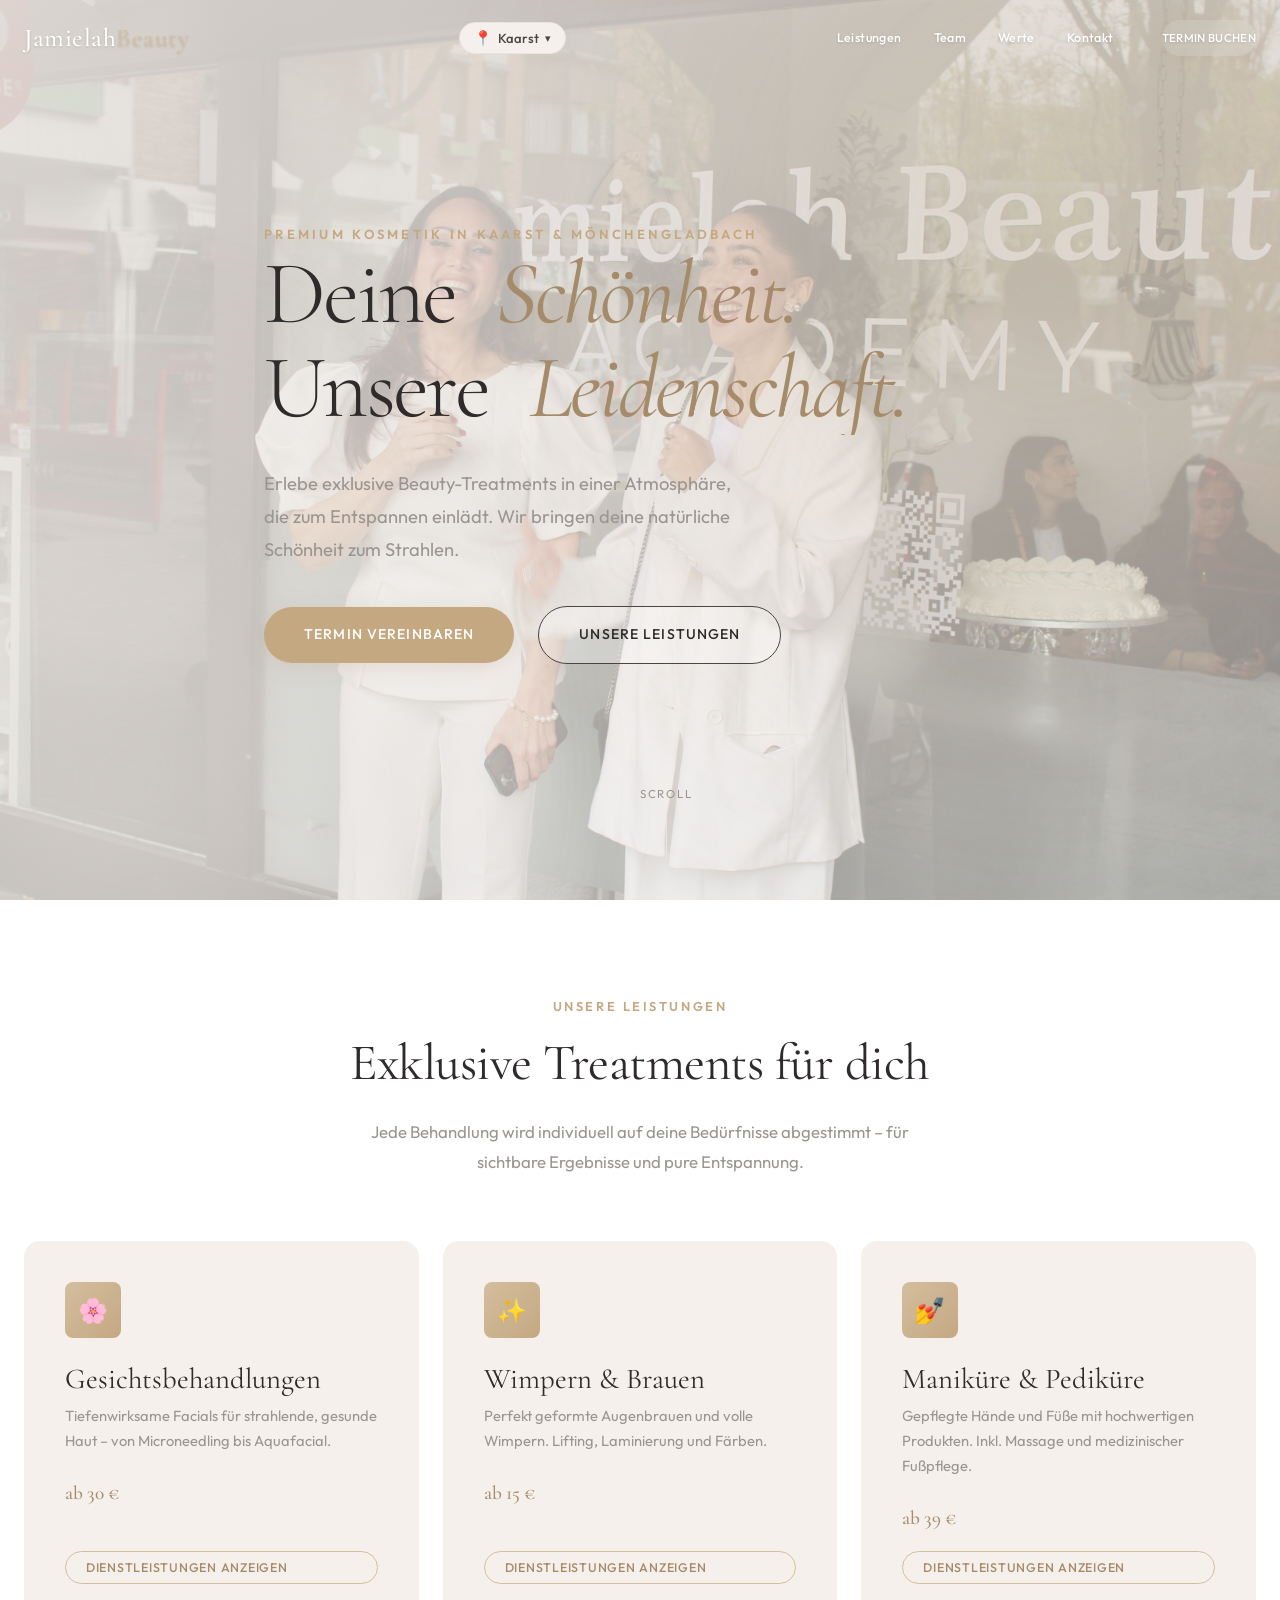
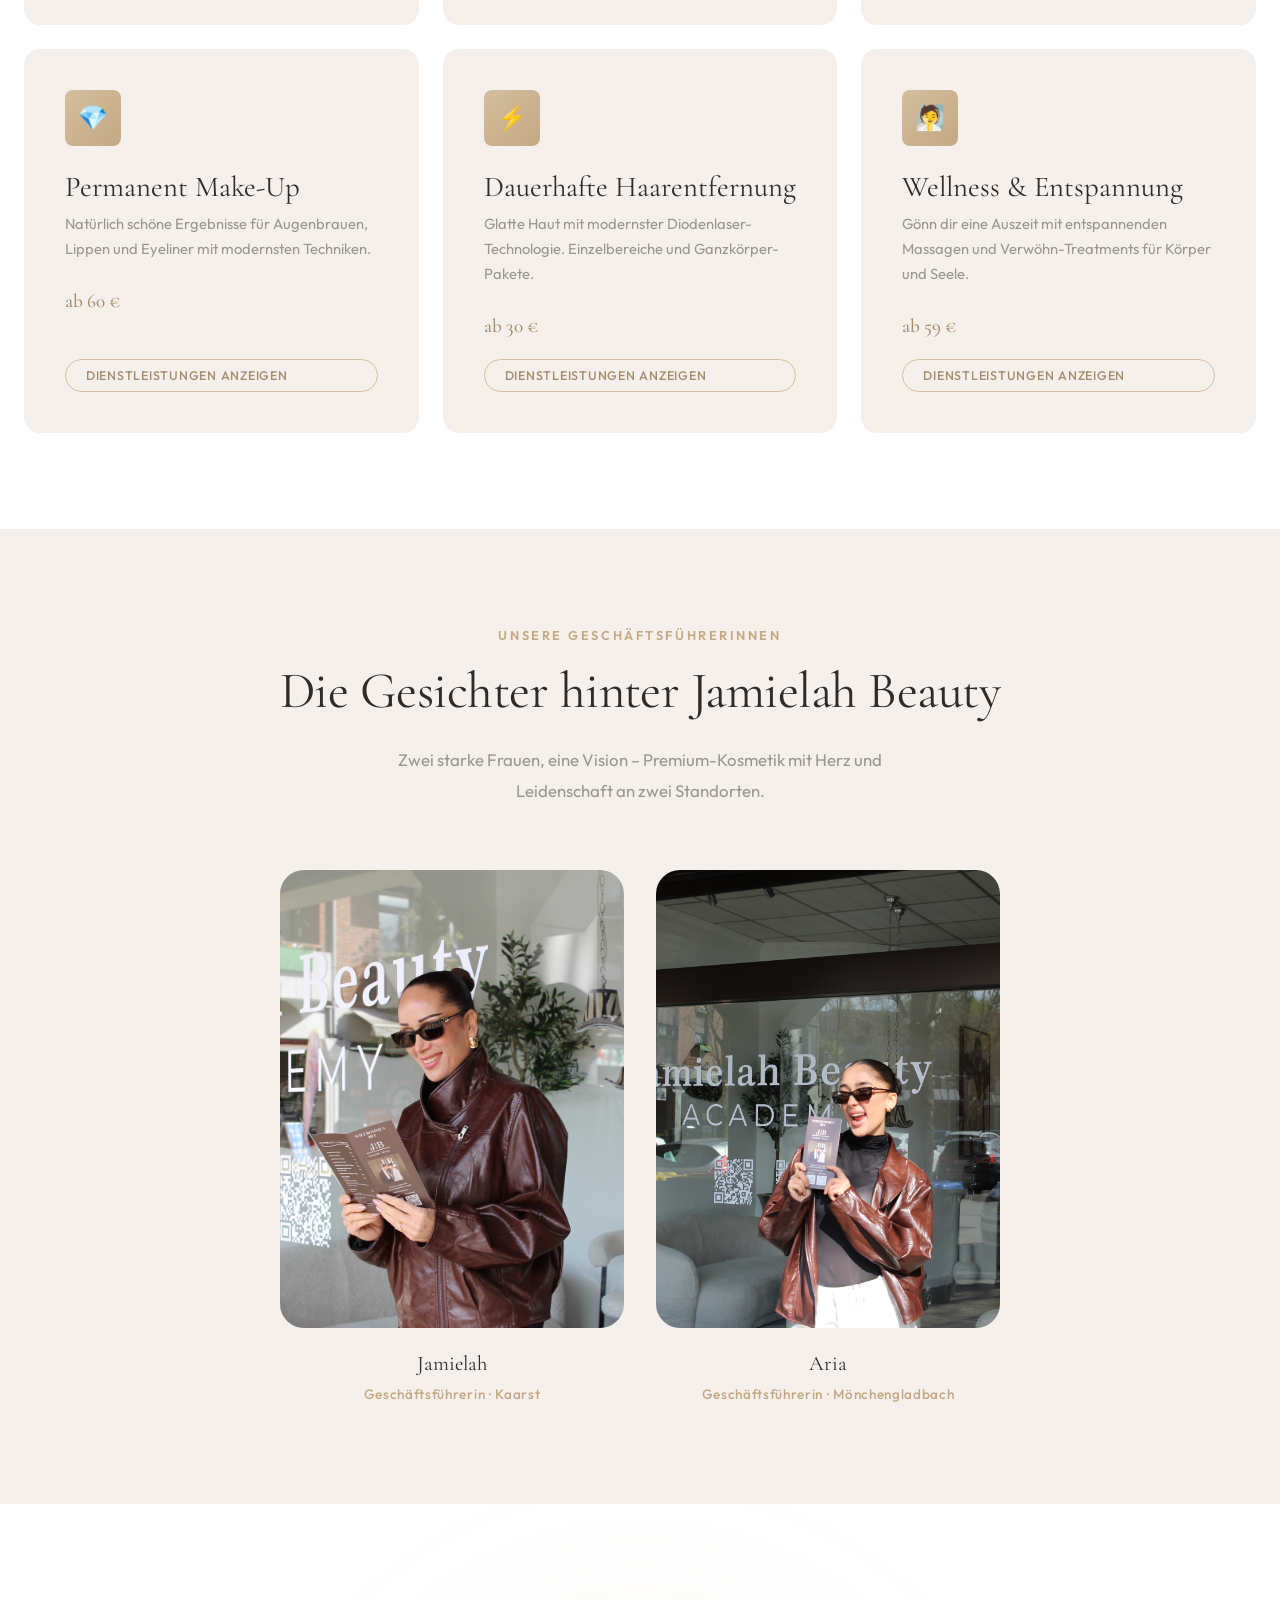
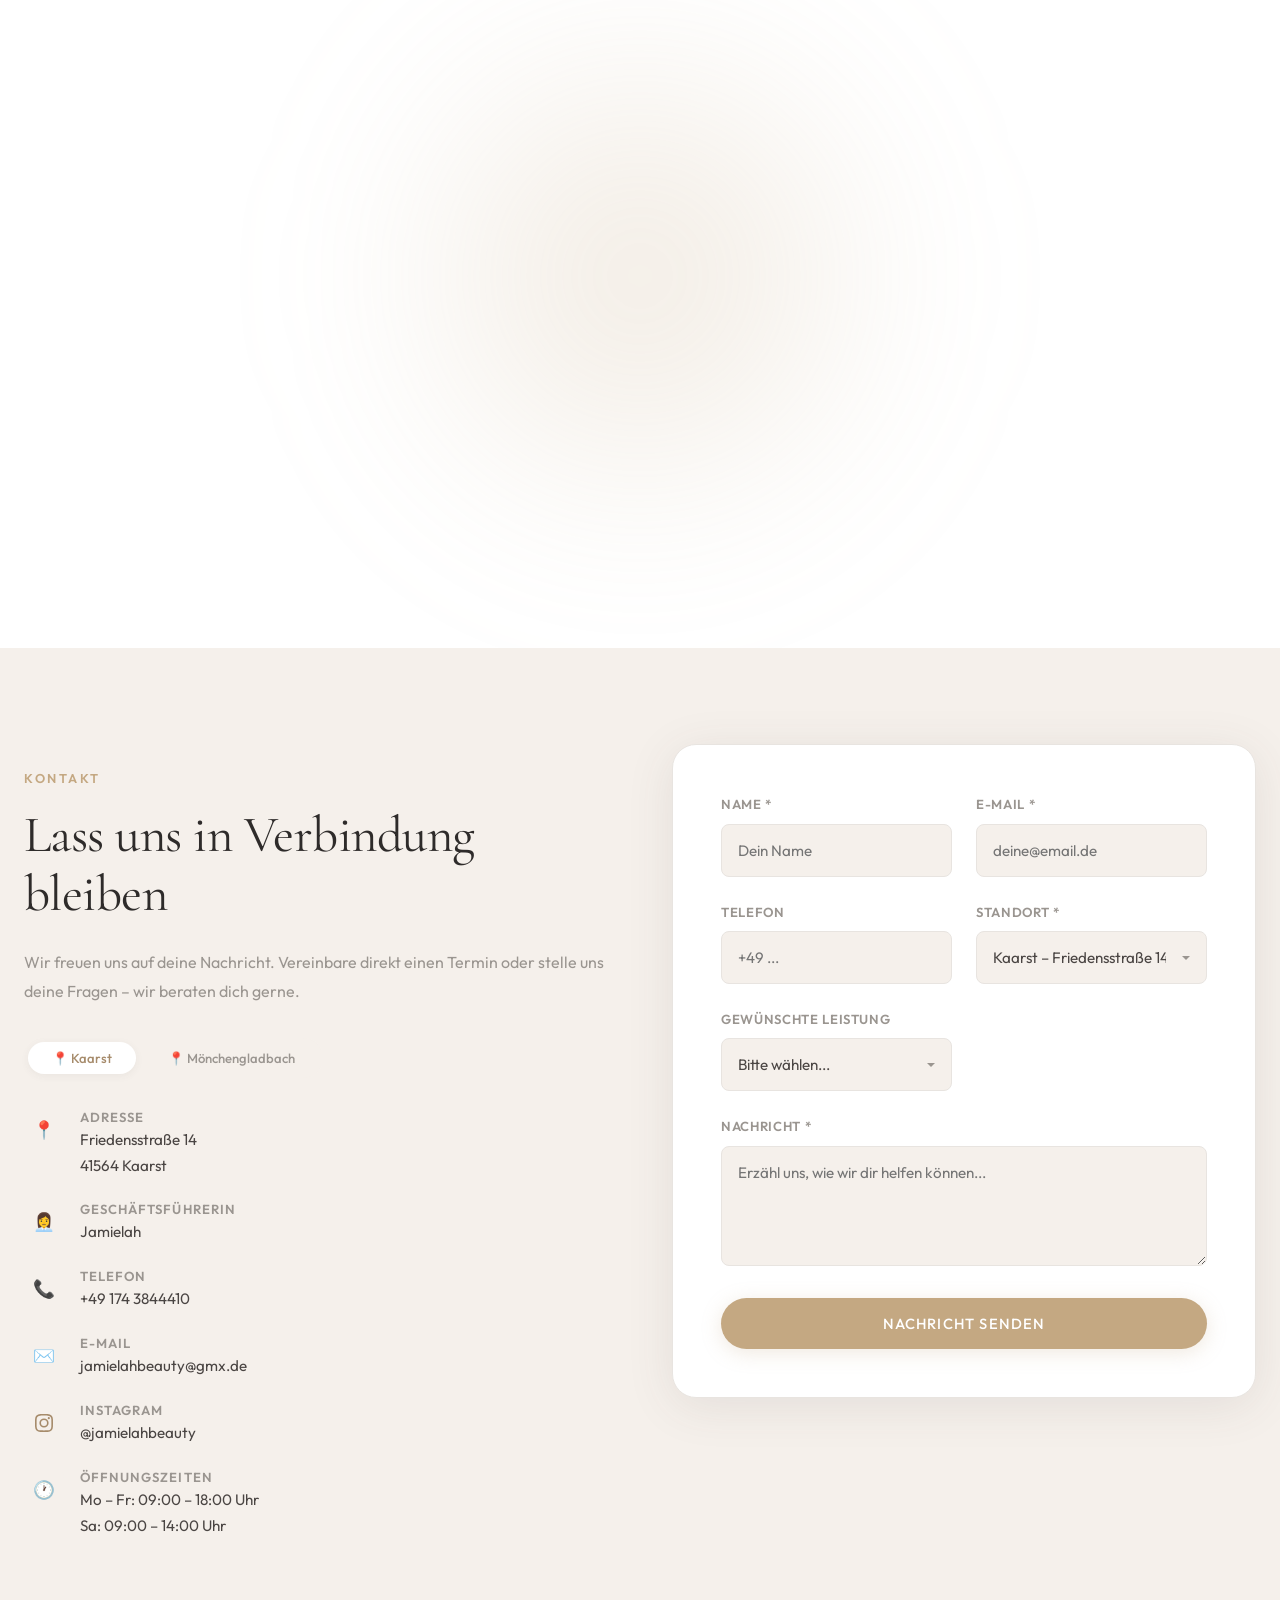
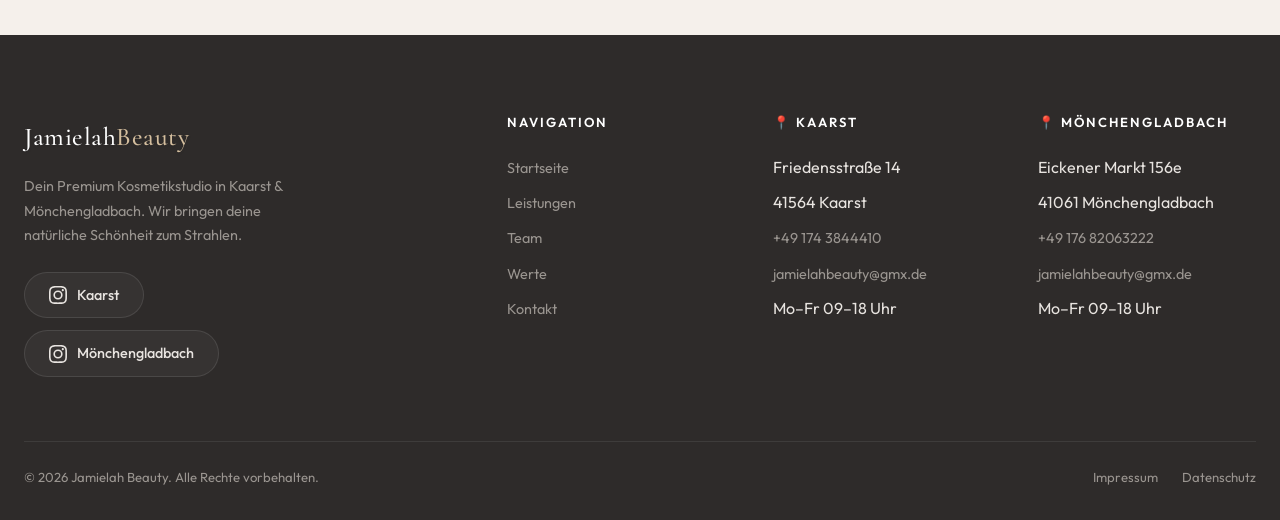
==== index.html @ 1fdb0c02 "feat: initial commit for Jamielah Beauty website" ====
<!DOCTYPE html>
<html lang="de">
<head>
  <meta charset="UTF-8">
  <meta name="viewport" content="width=device-width, initial-scale=1.0">
  <meta name="description" content="Jamielah Beauty – Dein Premium Kosmetikstudio in Kaarst & Mönchengladbach. Gesichtsbehandlungen, Wimpern, Permanent Make-Up und mehr.">
  <meta name="keywords" content="Kosmetik, Beauty, Kaarst, Mönchengladbach, Gesichtsbehandlung, Wimpern, Permanent Make-Up, Maniküre, Pediküre">
  <meta name="author" content="Jamielah Beauty">
  <meta name="robots" content="index, follow">
  <meta property="og:title" content="Jamielah Beauty – Premium Kosmetik in Kaarst & Mönchengladbach">
  <meta property="og:description" content="Dein Premium Kosmetikstudio in Kaarst & Mönchengladbach. Entdecke unsere exklusiven Treatments und lass dich verwöhnen.">
  <meta property="og:type" content="website">
  <meta property="og:url" content="https://www.jamielahbeauty.de">
  <title>Jamielah Beauty – Premium Kosmetik in Kaarst & Mönchengladbach</title>
  <link rel="stylesheet" href="styles.css">
  <link rel="icon" type="image/svg+xml" href="data:image/svg+xml,%3Csvg xmlns='http://www.w3.org/2000/svg' viewBox='0 0 100 100'%3E%3Ctext y='.9em' font-size='90'%3E✨%3C/text%3E%3C/svg%3E">
</head>
<body>

  <!-- ======== HEADER / NAVIGATION ======== -->
  <header class="site-header" id="site-header">
    <nav class="container header-inner" aria-label="Hauptnavigation">
      <a href="#" class="logo" aria-label="Jamielah Beauty – Startseite">Jamielah<span>Beauty</span></a>

      <div class="location-selector" id="location-selector">
        <button class="location-toggle" id="location-toggle" aria-expanded="false" aria-haspopup="listbox">
          <span class="location-pin" aria-hidden="true">📍</span>
          <span class="location-current" id="location-current">Kaarst</span>
          <span class="location-arrow" aria-hidden="true">▾</span>
        </button>
        <ul class="location-dropdown" id="location-dropdown" role="listbox" aria-label="Standort wählen">
          <li role="option" data-location="kaarst" class="active" aria-selected="true">
            <span class="loc-name">Kaarst</span>
            <span class="loc-address">Friedensstraße 14</span>
          </li>
          <li role="option" data-location="moenchengladbach" aria-selected="false">
            <span class="loc-name">Mönchengladbach</span>
            <span class="loc-address">Eickener Markt 156e</span>
          </li>
        </ul>
      </div>

      <div class="nav-links" id="nav-links" role="navigation">
        <a href="#services">Leistungen</a>
        <a href="#team">Team</a>
        <a href="#values">Werte</a>
        <a href="#contact">Kontakt</a>
        <a href="#contact" class="btn btn-primary nav-cta">Termin buchen</a>
      </div>

      <button class="menu-toggle" id="menu-toggle" aria-label="Menü öffnen" aria-expanded="false" aria-controls="nav-links">
        <span></span>
        <span></span>
        <span></span>
      </button>
    </nav>
    <div class="mobile-overlay" id="mobile-overlay"></div>
  </header>

  <main>

    <!-- ======== HERO SECTION ======== -->
    <section class="hero" id="hero" aria-labelledby="hero-heading">
      <div class="hero-bg" aria-hidden="true">
        <img src="images/IMG_1287 2.JPG" alt="" class="hero-bg-image" loading="eager">
        <div class="hero-bg-overlay"></div>
      </div>
      <div class="container hero-content">
        <span class="hero-label" id="hero-label">Premium Kosmetik in Kaarst & Mönchengladbach</span>
        <h1 class="hero-heading" id="hero-heading">
          <span class="word"><span class="word-inner">Deine</span></span>
          <span class="word"><span class="word-inner"><em>Schönheit.</em></span></span>
          <br>
          <span class="word"><span class="word-inner">Unsere</span></span>
          <span class="word"><span class="word-inner"><em>Leidenschaft.</em></span></span>
        </h1>
        <p class="hero-subtext">
          Erlebe exklusive Beauty-Treatments in einer Atmosphäre, die zum Entspannen einlädt. Wir bringen deine natürliche Schönheit zum Strahlen.
        </p>
        <div class="hero-actions">
          <a href="#contact" class="btn btn-primary">Termin vereinbaren</a>
          <a href="#services" class="btn btn-outline btn-outline-hero">Unsere Leistungen</a>
        </div>
      </div>
      <div class="hero-scroll-indicator" aria-hidden="true">
        <span>Scroll</span>
        <div class="scroll-line"></div>
      </div>
    </section>

    <!-- ======== SERVICES SECTION ======== -->
    <section class="services" id="services" aria-labelledby="services-heading">
      <div class="container">
        <header class="services-header">
          <span class="section-label reveal">Unsere Leistungen</span>
          <h2 class="section-heading reveal" id="services-heading">Exklusive Treatments für dich</h2>
          <p class="section-subtext reveal">Jede Behandlung wird individuell auf deine Bedürfnisse abgestimmt – für sichtbare Ergebnisse und pure Entspannung.</p>
        </header>

        <div class="services-grid stagger-children">
          <!-- Service 1: Gesichtsbehandlungen -->
          <article class="service-card reveal" style="--stagger-index: 0">
            <div class="service-icon" aria-hidden="true">🌸</div>
            <h3>Gesichtsbehandlungen</h3>
            <p>Tiefenwirksame Facials für strahlende, gesunde Haut – von Microneedling bis Aquafacial.</p>
            <span class="service-price">ab 30 €</span>
            <button class="btn-services-detail" data-modal="modal-gesicht" aria-label="Gesichtsbehandlungen Preisliste anzeigen">Dienstleistungen anzeigen</button>
          </article>

          <!-- Service 2: Wimpern & Brauen -->
          <article class="service-card reveal" style="--stagger-index: 1">
            <div class="service-icon" aria-hidden="true">✨</div>
            <h3>Wimpern &amp; Brauen</h3>
            <p>Perfekt geformte Augenbrauen und volle Wimpern. Lifting, Laminierung und Färben.</p>
            <span class="service-price">ab 15 €</span>
            <button class="btn-services-detail" data-modal="modal-wimpern" aria-label="Wimpern & Brauen Preisliste anzeigen">Dienstleistungen anzeigen</button>
          </article>

          <!-- Service 3: Maniküre & Pediküre -->
          <article class="service-card reveal" style="--stagger-index: 2">
            <div class="service-icon" aria-hidden="true">💅</div>
            <h3>Maniküre &amp; Pediküre</h3>
            <p>Gepflegte Hände und Füße mit hochwertigen Produkten. Inkl. Massage und medizinischer Fußpflege.</p>
            <span class="service-price">ab 39 €</span>
            <button class="btn-services-detail" data-modal="modal-nails" aria-label="Maniküre & Pediküre Preisliste anzeigen">Dienstleistungen anzeigen</button>
          </article>

          <!-- Service 4: Permanent Make-Up -->
          <article class="service-card reveal" style="--stagger-index: 3">
            <div class="service-icon" aria-hidden="true">💎</div>
            <h3>Permanent Make-Up</h3>
            <p>Natürlich schöne Ergebnisse für Augenbrauen, Lippen und Eyeliner mit modernsten Techniken.</p>
            <span class="service-price">ab 60 €</span>
            <button class="btn-services-detail" data-modal="modal-pmu" aria-label="Permanent Make-Up Preisliste anzeigen">Dienstleistungen anzeigen</button>
          </article>

          <!-- Service 5: Dauerhafte Haarentfernung -->
          <article class="service-card reveal" style="--stagger-index: 4">
            <div class="service-icon" aria-hidden="true">⚡</div>
            <h3>Dauerhafte Haarentfernung</h3>
            <p>Glatte Haut mit modernster Diodenlaser-Technologie. Einzelbereiche und Ganzkörper-Pakete.</p>
            <span class="service-price">ab 30 €</span>
            <button class="btn-services-detail" data-modal="modal-laser" aria-label="Haarentfernung Preisliste anzeigen">Dienstleistungen anzeigen</button>
          </article>

          <!-- Service 6: Wellness & Entspannung -->
          <article class="service-card reveal" style="--stagger-index: 5">
            <div class="service-icon" aria-hidden="true">🧖</div>
            <h3>Wellness &amp; Entspannung</h3>
            <p>Gönn dir eine Auszeit mit entspannenden Massagen und Verwöhn-Treatments für Körper und Seele.</p>
            <span class="service-price">ab 59 €</span>
            <button class="btn-services-detail" data-modal="modal-wellness" aria-label="Wellness Preisliste anzeigen">Dienstleistungen anzeigen</button>
          </article>
        </div>
      </div>
      
      <!-- Modal Overlays -->
      <!-- Gesichtsbehandlungen Modal -->
      <div class="service-modal-overlay" id="modal-gesicht" aria-hidden="true">
        <div class="service-modal" role="dialog" aria-labelledby="modal-gesicht-title">
          <button class="modal-close" aria-label="Schließen">&times;</button>
          <div class="modal-header">
            <span class="modal-icon">🌸</span>
            <h3 id="modal-gesicht-title">Gesichtsbehandlungen</h3>
          </div>
          <div class="modal-body">
            <table class="price-table">
              <tbody>
                <tr><td>Hautanalyse + Skin Care Routine</td><td>30 €</td></tr>
                <tr><td>Intensive Gesichtsreinigung</td><td>89 €</td></tr>
                <tr><td>Anti-Aging Behandlung</td><td>99 €</td></tr>
                <tr><td>Microneedling</td><td>119 €</td></tr>
                <tr><td>Microdermabrasion</td><td>89 €</td></tr>
                <tr><td>Aquafacial</td><td>119 €</td></tr>
                <tr><td>Algenpeeling</td><td>169 €</td></tr>
                <tr><td>Aquafacial + Microneedling</td><td>179 €</td></tr>
              </tbody>
            </table>
          </div>
        </div>
      </div>

      <!-- Wimpern & Brauen Modal -->
      <div class="service-modal-overlay" id="modal-wimpern" aria-hidden="true">
        <div class="service-modal" role="dialog" aria-labelledby="modal-wimpern-title">
          <button class="modal-close" aria-label="Schließen">&times;</button>
          <div class="modal-header">
            <span class="modal-icon">✨</span>
            <h3 id="modal-wimpern-title">Wimpern &amp; Brauen</h3>
          </div>
          <div class="modal-body">
            <table class="price-table">
              <tbody>
                <tr><td>Augenbrauen zupfen</td><td>15 €</td></tr>
                <tr><td>Augenbrauen färben</td><td>15 €</td></tr>
                <tr><td>Färben &amp; Zupfen</td><td>25 €</td></tr>
                <tr><td>Lashlifting <span class="price-note">inkl. Färben</span></td><td>59 €</td></tr>
                <tr><td>Augenbrauenlifting <span class="price-note">inkl. Färben</span></td><td>59 €</td></tr>
                <tr><td>Augenbrauenlifting + Wimpernlifting</td><td>89 €</td></tr>
              </tbody>
            </table>
          </div>
        </div>
      </div>

      <!-- Maniküre & Pediküre Modal -->
      <div class="service-modal-overlay" id="modal-nails" aria-hidden="true">
        <div class="service-modal" role="dialog" aria-labelledby="modal-nails-title">
          <button class="modal-close" aria-label="Schließen">&times;</button>
          <div class="modal-header">
            <span class="modal-icon">💅</span>
            <h3 id="modal-nails-title">Maniküre &amp; Pediküre</h3>
          </div>
          <div class="modal-body">
            <table class="price-table">
              <tbody>
                <tr><td>Maniküre <span class="price-note">inkl. Massage</span></td><td>39 €</td></tr>
                <tr><td>Pediküre</td><td>39 €</td></tr>
                <tr><td>Medizinische Fußpflege</td><td>47 €</td></tr>
              </tbody>
            </table>
          </div>
        </div>
      </div>

      <!-- Permanent Make-Up Modal -->
      <div class="service-modal-overlay" id="modal-pmu" aria-hidden="true">
        <div class="service-modal" role="dialog" aria-labelledby="modal-pmu-title">
          <button class="modal-close" aria-label="Schließen">&times;</button>
          <div class="modal-header">
            <span class="modal-icon">💎</span>
            <h3 id="modal-pmu-title">Permanent Make-Up</h3>
          </div>
          <div class="modal-body">
            <table class="price-table">
              <tbody>
                <tr><td>Powderbrows</td><td>349 €</td></tr>
                <tr><td>Powderlips <span class="price-note">Kontur + Vollschattierung</span></td><td>349 €</td></tr>
                <tr><td>Nachbehandlung <span class="price-note">innerhalb 4 Wochen</span></td><td>60 €</td></tr>
                <tr><td>Lidstrich</td><td>275 €</td></tr>
                <tr><td>Unterlid</td><td>275 €</td></tr>
              </tbody>
            </table>
          </div>
        </div>
      </div>

      <!-- Dauerhafte Haarentfernung Modal -->
      <div class="service-modal-overlay" id="modal-laser" aria-hidden="true">
        <div class="service-modal service-modal-wide" role="dialog" aria-labelledby="modal-laser-title">
          <button class="modal-close" aria-label="Schließen">&times;</button>
          <div class="modal-header">
            <span class="modal-icon">⚡</span>
            <h3 id="modal-laser-title">Dauerhafte Haarentfernung</h3>
            <p class="modal-subtitle">Mit Diodenlaser</p>
          </div>
          <div class="modal-body">
            <h4 class="price-table-heading">Einzelbereiche</h4>
            <table class="price-table">
              <tbody>
                <tr><td>Oberlippe</td><td>30 €</td></tr>
                <tr><td>Kinn</td><td>40 €</td></tr>
                <tr><td>Wangen</td><td>50 €</td></tr>
                <tr><td>Oberlippe &amp; Kinn</td><td>60 €</td></tr>
                <tr><td>Nacken oder Hals</td><td>70 €</td></tr>
                <tr><td>Achseln</td><td>60 €</td></tr>
                <tr><td>Oberarme</td><td>60 €</td></tr>
                <tr><td>Unterarme</td><td>60 €</td></tr>
                <tr><td>Arme (komplett)</td><td>100 €</td></tr>
                <tr><td>Bikini</td><td>50 €</td></tr>
                <tr><td>Intim</td><td>60 €</td></tr>
                <tr><td>Po</td><td>50 €</td></tr>
                <tr><td>Oberschenkel</td><td>100 €</td></tr>
                <tr><td>Unterschenkel</td><td>100 €</td></tr>
                <tr><td>Beine (komplett)</td><td>180 €</td></tr>
                <tr><td>Brust &amp; Bauch</td><td>160 €</td></tr>
                <tr><td>Füße</td><td>40 €</td></tr>
              </tbody>
            </table>
            <h4 class="price-table-heading">Pakete</h4>
            <table class="price-table">
              <tbody>
                <tr><td>Paket I <span class="price-note">Unterbeine, Unterarme, Intim &amp; Bikini, Po, Achseln</span></td><td>275 €</td></tr>
                <tr><td>Paket II <span class="price-note">Beine komplett, Achseln, Intim, Bikinizone, Pofalte</span></td><td>310 €</td></tr>
                <tr><td>Paket III <span class="price-note">Ganzkörper</span></td><td>390 €</td></tr>
              </tbody>
            </table>
          </div>
        </div>
      </div>

      <!-- Wellness & Entspannung Modal -->
      <div class="service-modal-overlay" id="modal-wellness" aria-hidden="true">
        <div class="service-modal" role="dialog" aria-labelledby="modal-wellness-title">
          <button class="modal-close" aria-label="Schließen">&times;</button>
          <div class="modal-header">
            <span class="modal-icon">🧖</span>
            <h3 id="modal-wellness-title">Wellness &amp; Entspannung</h3>
          </div>
          <div class="modal-body">
            <table class="price-table">
              <tbody>
                <tr><td>Rückenmassage</td><td>59 €</td></tr>
                <tr><td>Ganzkörpermassage</td><td>79 €</td></tr>
                <tr><td>Rückenbehandlung <span class="price-note">mit manueller Ausreinigung</span></td><td>79 €</td></tr>
              </tbody>
            </table>
          </div>
        </div>
      </div>
    </section>

    <!-- ======== TEAM SECTION ======== -->
    <section class="team" id="team" aria-labelledby="team-heading">
      <div class="container">
        <header class="team-header">
          <span class="section-label reveal">Unsere Geschäftsführerinnen</span>
          <h2 class="section-heading reveal" id="team-heading">Die Gesichter hinter Jamielah Beauty</h2>
          <p class="section-subtext reveal">Zwei starke Frauen, eine Vision – Premium-Kosmetik mit Herz und Leidenschaft an zwei Standorten.</p>
        </header>

        <div class="team-grid team-grid-2 stagger-children">
          <!-- Jamielah -->
          <article class="team-card reveal" style="--stagger-index: 0">
            <div class="team-photo-wrapper">
              <img src="images/IMG_7822.JPG" alt="Jamielah – Geschäftsführerin Jamielah Beauty Kaarst" loading="lazy">
              <div class="team-overlay">
                <p>Mit ihrer Leidenschaft für Kosmetik und einem untrüglichen Gespür für Ästhetik hat Jamielah den Standort Kaarst aufgebaut – ein Studio, in dem sich jede Kundin besonders fühlt.</p>
              </div>
            </div>
            <h3>Jamielah</h3>
            <span class="team-role">Geschäftsführerin · Kaarst</span>
          </article>

          <!-- Aria -->
          <article class="team-card reveal" style="--stagger-index: 1">
            <div class="team-photo-wrapper">
              <img src="images/IMG_7794.JPG" alt="Aria – Geschäftsführerin Jamielah Beauty Mönchengladbach" loading="lazy">
              <div class="team-overlay">
                <p>Aria bringt frische Energie und Expertise nach Mönchengladbach. Ihr Anspruch: Jede Kundin soll mit einem Strahlen das Studio verlassen.</p>
              </div>
            </div>
            <h3>Aria</h3>
            <span class="team-role">Geschäftsführerin · Mönchengladbach</span>
          </article>
        </div>
      </div>
    </section>

    <!-- ======== VALUES SECTION ======== -->
    <section class="values" id="values" aria-labelledby="values-heading">
      <div class="container">
        <header class="values-header">
          <span class="section-label reveal">Unsere Werte</span>
          <h2 class="section-heading reveal" id="values-heading">Wofür wir stehen</h2>
          <p class="section-subtext reveal">Diese Werte leiten uns in allem, was wir tun – für dich und dein Wohlbefinden.</p>
        </header>

        <div class="values-grid stagger-children">
          <!-- Value 1 -->
          <article class="value-card reveal" style="--stagger-index: 0">
            <div class="value-icon" aria-hidden="true"><span>💖</span></div>
            <h3>Individualität</h3>
            <p>Jede Kundin ist einzigartig. Wir passen jede Behandlung persönlich an deine Wünsche und Bedürfnisse an.</p>
          </article>

          <!-- Value 2 -->
          <article class="value-card reveal" style="--stagger-index: 1">
            <div class="value-icon" aria-hidden="true"><span>⭐</span></div>
            <h3>Qualität</h3>
            <p>Wir arbeiten ausschließlich mit hochwertigen, dermatologisch getesteten Premium-Produkten und modernsten Techniken.</p>
          </article>

          <!-- Value 3 -->
          <article class="value-card reveal" style="--stagger-index: 2">
            <div class="value-icon" aria-hidden="true"><span>🌿</span></div>
            <h3>Nachhaltigkeit</h3>
            <p>Verantwortung für unsere Umwelt ist uns wichtig. Wir setzen auf nachhaltige Produkte und ressourcenschonende Prozesse.</p>
          </article>

          <!-- Value 4 -->
          <article class="value-card reveal" style="--stagger-index: 3">
            <div class="value-icon" aria-hidden="true"><span>🤍</span></div>
            <h3>Wohlbefinden</h3>
            <p>Bei uns sollst du dich rundum wohlfühlen. Eine Oase der Entspannung, in der du den Alltag vergessen kannst.</p>
          </article>
        </div>
      </div>
    </section>

    <!-- ======== CONTACT SECTION ======== -->
    <section class="contact" id="contact" aria-labelledby="contact-heading">
      <div class="container">
        <div class="contact-wrapper">
          <!-- Contact Info -->
          <div class="contact-info reveal-left">
            <span class="section-label">Kontakt</span>
            <h2 class="section-heading" id="contact-heading">Lass uns in Verbindung bleiben</h2>
            <p>Wir freuen uns auf deine Nachricht. Vereinbare direkt einen Termin oder stelle uns deine Fragen – wir beraten dich gerne.</p>

            <!-- Location Tabs -->
            <div class="contact-location-tabs" role="tablist" aria-label="Standort wählen">
              <button class="contact-tab active" role="tab" data-tab="kaarst" id="tab-kaarst" aria-selected="true" aria-controls="panel-kaarst">📍 Kaarst</button>
              <button class="contact-tab" role="tab" data-tab="moenchengladbach" id="tab-mg" aria-selected="false" aria-controls="panel-mg">📍 Mönchengladbach</button>
            </div>

            <!-- Kaarst Details -->
            <div class="contact-details contact-panel active" id="panel-kaarst" role="tabpanel" aria-labelledby="tab-kaarst">
              <div class="contact-detail-item">
                <div class="contact-detail-icon" aria-hidden="true">📍</div>
                <div>
                  <h4>Adresse</h4>
                  <p>Friedensstraße 14<br>41564 Kaarst</p>
                </div>
              </div>
              <div class="contact-detail-item">
                <div class="contact-detail-icon" aria-hidden="true">👩‍💼</div>
                <div>
                  <h4>Geschäftsführerin</h4>
                  <p>Jamielah</p>
                </div>
              </div>
              <div class="contact-detail-item">
                <div class="contact-detail-icon" aria-hidden="true">📞</div>
                <div>
                  <h4>Telefon</h4>
                  <p><a href="tel:+491743844410">+49 174 3844410</a></p>
                </div>
              </div>
              <div class="contact-detail-item">
                <div class="contact-detail-icon" aria-hidden="true">✉️</div>
                <div>
                  <h4>E-Mail</h4>
                  <p><a href="mailto:jamielahbeauty@gmx.de">jamielahbeauty@gmx.de</a></p>
                </div>
              </div>
              <div class="contact-detail-item">
                <div class="contact-detail-icon" aria-hidden="true">
                  <svg width="18" height="18" viewBox="0 0 24 24" fill="currentColor"><path d="M12 2.163c3.204 0 3.584.012 4.85.07 3.252.148 4.771 1.691 4.919 4.919.058 1.265.069 1.645.069 4.849 0 3.205-.012 3.584-.069 4.849-.149 3.225-1.664 4.771-4.919 4.919-1.266.058-1.644.07-4.85.07-3.204 0-3.584-.012-4.849-.07-3.26-.149-4.771-1.699-4.919-4.92-.058-1.265-.07-1.644-.07-4.849 0-3.204.013-3.583.07-4.849.149-3.227 1.664-4.771 4.919-4.919 1.266-.057 1.645-.069 4.849-.069zM12 0C8.741 0 8.333.014 7.053.072 2.695.272.273 2.69.073 7.052.014 8.333 0 8.741 0 12c0 3.259.014 3.668.072 4.948.2 4.358 2.618 6.78 6.98 6.98C8.333 23.986 8.741 24 12 24c3.259 0 3.668-.014 4.948-.072 4.354-.2 6.782-2.618 6.979-6.98.059-1.28.073-1.689.073-4.948 0-3.259-.014-3.667-.072-4.947-.196-4.354-2.617-6.78-6.979-6.98C15.668.014 15.259 0 12 0zm0 5.838a6.162 6.162 0 100 12.324 6.162 6.162 0 000-12.324zM12 16a4 4 0 110-8 4 4 0 010 8zm6.406-11.845a1.44 1.44 0 100 2.881 1.44 1.44 0 000-2.881z"/></svg>
                </div>
                <div>
                  <h4>Instagram</h4>
                  <p><a href="https://www.instagram.com/jamielahbeauty/" target="_blank" rel="noopener noreferrer">@jamielahbeauty</a></p>
                </div>
              </div>
              <div class="contact-detail-item">
                <div class="contact-detail-icon" aria-hidden="true">🕐</div>
                <div>
                  <h4>Öffnungszeiten</h4>
                  <p>Mo – Fr: 09:00 – 18:00 Uhr<br>Sa: 09:00 – 14:00 Uhr</p>
                </div>
              </div>
            </div>

            <!-- Mönchengladbach Details -->
            <div class="contact-details contact-panel" id="panel-mg" role="tabpanel" aria-labelledby="tab-mg" hidden>
              <div class="contact-detail-item">
                <div class="contact-detail-icon" aria-hidden="true">📍</div>
                <div>
                  <h4>Adresse</h4>
                  <p>Eickener Markt 156e<br>41061 Mönchengladbach</p>
                </div>
              </div>
              <div class="contact-detail-item">
                <div class="contact-detail-icon" aria-hidden="true">👩‍💼</div>
                <div>
                  <h4>Geschäftsführerin</h4>
                  <p>Aria</p>
                </div>
              </div>
              <div class="contact-detail-item">
                <div class="contact-detail-icon" aria-hidden="true">📞</div>
                <div>
                  <h4>Telefon</h4>
                  <p><a href="tel:+4917682063222">+49 176 82063222</a></p>
                </div>
              </div>
              <div class="contact-detail-item">
                <div class="contact-detail-icon" aria-hidden="true">✉️</div>
                <div>
                  <h4>E-Mail</h4>
                  <p><a href="mailto:jamielahbeauty@gmx.de">jamielahbeauty@gmx.de</a></p>
                </div>
              </div>
              <div class="contact-detail-item">
                <div class="contact-detail-icon" aria-hidden="true">
                  <svg width="18" height="18" viewBox="0 0 24 24" fill="currentColor"><path d="M12 2.163c3.204 0 3.584.012 4.85.07 3.252.148 4.771 1.691 4.919 4.919.058 1.265.069 1.645.069 4.849 0 3.205-.012 3.584-.069 4.849-.149 3.225-1.664 4.771-4.919 4.919-1.266.058-1.644.07-4.85.07-3.204 0-3.584-.012-4.849-.07-3.26-.149-4.771-1.699-4.919-4.92-.058-1.265-.07-1.644-.07-4.849 0-3.204.013-3.583.07-4.849.149-3.227 1.664-4.771 4.919-4.919 1.266-.057 1.645-.069 4.849-.069zM12 0C8.741 0 8.333.014 7.053.072 2.695.272.273 2.69.073 7.052.014 8.333 0 8.741 0 12c0 3.259.014 3.668.072 4.948.2 4.358 2.618 6.78 6.98 6.98C8.333 23.986 8.741 24 12 24c3.259 0 3.668-.014 4.948-.072 4.354-.2 6.782-2.618 6.979-6.98.059-1.28.073-1.689.073-4.948 0-3.259-.014-3.667-.072-4.947-.196-4.354-2.617-6.78-6.979-6.98C15.668.014 15.259 0 12 0zm0 5.838a6.162 6.162 0 100 12.324 6.162 6.162 0 000-12.324zM12 16a4 4 0 110-8 4 4 0 010 8zm6.406-11.845a1.44 1.44 0 100 2.881 1.44 1.44 0 000-2.881z"/></svg>
                </div>
                <div>
                  <h4>Instagram</h4>
                  <p><a href="https://www.instagram.com/jamielah.beauty.mg/" target="_blank" rel="noopener noreferrer">@jamielah.beauty.mg</a></p>
                </div>
              </div>
              <div class="contact-detail-item">
                <div class="contact-detail-icon" aria-hidden="true">🕐</div>
                <div>
                  <h4>Öffnungszeiten</h4>
                  <p>Mo – Fr: 09:00 – 18:00 Uhr<br>Sa: 09:00 – 14:00 Uhr</p>
                </div>
              </div>
            </div>
          </div>

          <!-- Contact Form -->
          <div class="contact-form-wrapper reveal-right">
            <form id="contact-form" novalidate>
              <div class="form-grid">
                <div class="form-group">
                  <label for="contact-name">Name *</label>
                  <input type="text" id="contact-name" name="name" required autocomplete="name" placeholder="Dein Name">
                </div>

                <div class="form-group">
                  <label for="contact-email">E-Mail *</label>
                  <input type="email" id="contact-email" name="email" required autocomplete="email" placeholder="deine@email.de">
                </div>

                <div class="form-group">
                  <label for="contact-phone">Telefon</label>
                  <input type="tel" id="contact-phone" name="phone" autocomplete="tel" placeholder="+49 ...">
                </div>

                <div class="form-group">
                  <label for="contact-location">Standort *</label>
                  <select id="contact-location" name="location" required>
                    <option value="kaarst">Kaarst – Friedensstraße 14</option>
                    <option value="moenchengladbach">Mönchengladbach – Eickener Markt 156e</option>
                  </select>
                </div>

                <div class="form-group">
                  <label for="contact-service">Gewünschte Leistung</label>
                  <select id="contact-service" name="service">
                    <option value="">Bitte wählen...</option>
                    <option value="gesichtsbehandlung">Gesichtsbehandlung</option>
                    <option value="wimpern-brauen">Wimpern & Brauen</option>
                    <option value="manikuere-pedikuere">Maniküre & Pediküre</option>
                    <option value="permanent-makeup">Permanent Make-Up</option>
                    <option value="haarentfernung">Dauerhafte Haarentfernung</option>
                    <option value="wellness">Wellness & Entspannung</option>
                    <option value="sonstiges">Sonstiges</option>
                  </select>
                </div>

                <div class="form-group full-width">
                  <label for="contact-message">Nachricht *</label>
                  <textarea id="contact-message" name="message" rows="4" required placeholder="Erzähl uns, wie wir dir helfen können..."></textarea>
                </div>
              </div>

              <div class="form-submit">
                <button type="submit" class="btn btn-primary" id="submit-btn">Nachricht senden</button>
              </div>
            </form>

            <div class="form-success" id="form-success">
              <div class="form-success-icon" aria-hidden="true">✓</div>
              <h3>Vielen Dank!</h3>
              <p>Deine Nachricht wurde erfolgreich gesendet. Wir melden uns in Kürze bei dir.</p>
            </div>
          </div>
        </div>
      </div>
    </section>

  </main>

  <!-- ======== FOOTER ======== -->
  <footer class="site-footer" role="contentinfo">
    <div class="container">
      <div class="footer-grid">
        <!-- Brand Column -->
        <div class="footer-brand">
          <a href="#" class="logo">Jamielah<span>Beauty</span></a>
          <p>Dein Premium Kosmetikstudio in Kaarst & Mönchengladbach. Wir bringen deine natürliche Schönheit zum Strahlen.</p>
          <div class="footer-social">
            <a href="https://www.instagram.com/jamielahbeauty/" target="_blank" rel="noopener noreferrer" class="footer-insta-btn" aria-label="Instagram Kaarst">
              <svg width="18" height="18" viewBox="0 0 24 24" fill="currentColor"><path d="M12 2.163c3.204 0 3.584.012 4.85.07 3.252.148 4.771 1.691 4.919 4.919.058 1.265.069 1.645.069 4.849 0 3.205-.012 3.584-.069 4.849-.149 3.225-1.664 4.771-4.919 4.919-1.266.058-1.644.07-4.85.07-3.204 0-3.584-.012-4.849-.07-3.26-.149-4.771-1.699-4.919-4.92-.058-1.265-.07-1.644-.07-4.849 0-3.204.013-3.583.07-4.849.149-3.227 1.664-4.771 4.919-4.919 1.266-.057 1.645-.069 4.849-.069zM12 0C8.741 0 8.333.014 7.053.072 2.695.272.273 2.69.073 7.052.014 8.333 0 8.741 0 12c0 3.259.014 3.668.072 4.948.2 4.358 2.618 6.78 6.98 6.98C8.333 23.986 8.741 24 12 24c3.259 0 3.668-.014 4.948-.072 4.354-.2 6.782-2.618 6.979-6.98.059-1.28.073-1.689.073-4.948 0-3.259-.014-3.667-.072-4.947-.196-4.354-2.617-6.78-6.979-6.98C15.668.014 15.259 0 12 0zm0 5.838a6.162 6.162 0 100 12.324 6.162 6.162 0 000-12.324zM12 16a4 4 0 110-8 4 4 0 010 8zm6.406-11.845a1.44 1.44 0 100 2.881 1.44 1.44 0 000-2.881z"/></svg>
              <span>Kaarst</span>
            </a>
            <a href="https://www.instagram.com/jamielah.beauty.mg/" target="_blank" rel="noopener noreferrer" class="footer-insta-btn" aria-label="Instagram Mönchengladbach">
              <svg width="18" height="18" viewBox="0 0 24 24" fill="currentColor"><path d="M12 2.163c3.204 0 3.584.012 4.85.07 3.252.148 4.771 1.691 4.919 4.919.058 1.265.069 1.645.069 4.849 0 3.205-.012 3.584-.069 4.849-.149 3.225-1.664 4.771-4.919 4.919-1.266.058-1.644.07-4.85.07-3.204 0-3.584-.012-4.849-.07-3.26-.149-4.771-1.699-4.919-4.92-.058-1.265-.07-1.644-.07-4.849 0-3.204.013-3.583.07-4.849.149-3.227 1.664-4.771 4.919-4.919 1.266-.057 1.645-.069 4.849-.069zM12 0C8.741 0 8.333.014 7.053.072 2.695.272.273 2.69.073 7.052.014 8.333 0 8.741 0 12c0 3.259.014 3.668.072 4.948.2 4.358 2.618 6.78 6.98 6.98C8.333 23.986 8.741 24 12 24c3.259 0 3.668-.014 4.948-.072 4.354-.2 6.782-2.618 6.979-6.98.059-1.28.073-1.689.073-4.948 0-3.259-.014-3.667-.072-4.947-.196-4.354-2.617-6.78-6.979-6.98C15.668.014 15.259 0 12 0zm0 5.838a6.162 6.162 0 100 12.324 6.162 6.162 0 000-12.324zM12 16a4 4 0 110-8 4 4 0 010 8zm6.406-11.845a1.44 1.44 0 100 2.881 1.44 1.44 0 000-2.881z"/></svg>
              <span>Mönchengladbach</span>
            </a>
          </div>
        </div>

        <!-- Quick Links -->
        <nav class="footer-column" aria-label="Quick Links">
          <h4>Navigation</h4>
          <ul>
            <li><a href="#hero">Startseite</a></li>
            <li><a href="#services">Leistungen</a></li>
            <li><a href="#team">Team</a></li>
            <li><a href="#values">Werte</a></li>
            <li><a href="#contact">Kontakt</a></li>
          </ul>
        </nav>

        <!-- Kaarst -->
        <div class="footer-column">
          <h4>📍 Kaarst</h4>
          <ul>
            <li>Friedensstraße 14</li>
            <li>41564 Kaarst</li>
            <li><a href="tel:+491743844410">+49 174 3844410</a></li>
            <li><a href="mailto:jamielahbeauty@gmx.de">jamielahbeauty@gmx.de</a></li>
            <li>Mo–Fr 09–18 Uhr</li>
          </ul>
        </div>

        <!-- Mönchengladbach -->
        <div class="footer-column">
          <h4>📍 Mönchengladbach</h4>
          <ul>
            <li>Eickener Markt 156e</li>
            <li>41061 Mönchengladbach</li>
            <li><a href="tel:+4917682063222">+49 176 82063222</a></li>
            <li><a href="mailto:jamielahbeauty@gmx.de">jamielahbeauty@gmx.de</a></li>
            <li>Mo–Fr 09–18 Uhr</li>
          </ul>
        </div>
      </div>

      <!-- Footer Bottom -->
      <div class="footer-bottom">
        <p>&copy; 2026 Jamielah Beauty. Alle Rechte vorbehalten.</p>
        <div class="footer-legal">
          <a href="#">Impressum</a>
          <a href="#">Datenschutz</a>
        </div>
      </div>
    </div>
  </footer>

  <script src="script.js"></script>
</body>
</html>
---- styles.css ----
/* ============================================
   JAMIELAH BEAUTY – Design System & Styles
   2026 Premium Cosmetics Website
   ============================================ */

/* ---------- Google Fonts ---------- */
@import url('https://fonts.googleapis.com/css2?family=Cormorant+Garamond:ital,wght@0,300;0,400;0,500;0,600;0,700;1,300;1,400&family=Outfit:wght@300;400;500;600;700&display=swap');

/* ---------- CSS Custom Properties ---------- */
:root {
  /* Colors */
  --color-cream: #F5F0EB;
  --color-cream-dark: #EDE6DE;
  --color-white: #FFFFFF;
  --color-grey-lightest: #F0EDEA;
  --color-grey-light: #E8E4E0;
  --color-grey: #9A9590;
  --color-grey-dark: #4A4543;
  --color-grey-darkest: #2E2B2A;
  --color-accent: #C4A882;
  --color-accent-light: #D4BE9E;
  --color-accent-dark: #A68B6B;
  --color-accent-glow: rgba(196, 168, 130, 0.25);

  /* Typography */
  --font-heading: 'Cormorant Garamond', Georgia, 'Times New Roman', serif;
  --font-body: 'Outfit', -apple-system, BlinkMacSystemFont, 'Segoe UI', sans-serif;

  /* Spacing – 8px grid */
  --space-1: 8px;
  --space-2: 16px;
  --space-3: 24px;
  --space-4: 32px;
  --space-5: 40px;
  --space-6: 48px;
  --space-7: 56px;
  --space-8: 64px;
  --space-10: 80px;
  --space-12: 96px;
  --space-16: 128px;

  /* Sizing */
  --max-width: 1280px;
  --max-width-narrow: 960px;

  /* Shadows */
  --shadow-sm: 0 2px 8px rgba(74, 69, 67, 0.06);
  --shadow-md: 0 4px 24px rgba(74, 69, 67, 0.08);
  --shadow-lg: 0 8px 48px rgba(74, 69, 67, 0.10);
  --shadow-glass: 0 8px 32px rgba(74, 69, 67, 0.06);

  /* Borders */
  --radius-sm: 8px;
  --radius-md: 16px;
  --radius-lg: 24px;
  --radius-xl: 32px;
  --radius-full: 9999px;

  /* Transitions */
  --ease-out-expo: cubic-bezier(0.16, 1, 0.3, 1);
  --ease-out-quart: cubic-bezier(0.25, 1, 0.5, 1);
  --transition-fast: 200ms var(--ease-out-quart);
  --transition-base: 400ms var(--ease-out-expo);
  --transition-slow: 700ms var(--ease-out-expo);
  --transition-reveal: 900ms var(--ease-out-expo);

  /* Glass */
  --glass-bg: rgba(255, 255, 255, 0.65);
  --glass-bg-heavy: rgba(255, 255, 255, 0.85);
  --glass-border: rgba(255, 255, 255, 0.35);
  --glass-blur: 20px;
}

/* ---------- Reset & Base ---------- */
*,
*::before,
*::after {
  box-sizing: border-box;
  margin: 0;
  padding: 0;
}

html {
  scroll-behavior: smooth;
  -webkit-font-smoothing: antialiased;
  -moz-osx-font-smoothing: grayscale;
  font-size: 16px;
}

body {
  font-family: var(--font-body);
  font-weight: 400;
  line-height: 1.7;
  color: var(--color-grey-dark);
  background-color: var(--color-cream);
  overflow-x: hidden;
}

img {
  max-width: 100%;
  height: auto;
  display: block;
}

a {
  text-decoration: none;
  color: inherit;
  transition: color var(--transition-fast);
}

ul, ol {
  list-style: none;
}

button {
  font-family: inherit;
  cursor: pointer;
  border: none;
  background: none;
}

input, textarea, select {
  font-family: inherit;
  font-size: inherit;
}

/* ---------- Typography ---------- */
h1, h2, h3, h4, h5, h6 {
  font-family: var(--font-heading);
  font-weight: 400;
  line-height: 1.15;
  color: var(--color-grey-darkest);
}

h1 { font-size: clamp(2.8rem, 6vw, 5.5rem); letter-spacing: -0.02em; }
h2 { font-size: clamp(2rem, 4vw, 3.2rem); letter-spacing: -0.01em; }
h3 { font-size: clamp(1.4rem, 2.5vw, 1.8rem); }
h4 { font-size: clamp(1.1rem, 1.5vw, 1.3rem); }

.section-label {
  font-family: var(--font-body);
  font-size: 0.8rem;
  font-weight: 600;
  letter-spacing: 0.2em;
  text-transform: uppercase;
  color: var(--color-accent);
  margin-bottom: var(--space-2);
  display: block;
}

.section-heading {
  margin-bottom: var(--space-3);
}

.section-subtext {
  font-size: 1.05rem;
  color: var(--color-grey);
  max-width: 560px;
  line-height: 1.8;
}

/* ---------- Layout Utilities ---------- */
.container {
  width: 100%;
  max-width: var(--max-width);
  margin-inline: auto;
  padding-inline: var(--space-3);
}

.container-narrow {
  max-width: var(--max-width-narrow);
}

section {
  padding-block: var(--space-12);
}

/* ---------- Buttons ---------- */
.btn {
  display: inline-flex;
  align-items: center;
  justify-content: center;
  gap: var(--space-1);
  font-family: var(--font-body);
  font-size: 0.88rem;
  font-weight: 500;
  letter-spacing: 0.08em;
  text-transform: uppercase;
  padding: var(--space-2) var(--space-5);
  border-radius: var(--radius-full);
  transition: all var(--transition-base);
  position: relative;
  overflow: hidden;
}

.btn-primary {
  background: var(--color-accent);
  color: var(--color-white);
  box-shadow: 0 4px 20px var(--color-accent-glow);
}

.btn-primary:hover {
  background: var(--color-accent-dark);
  transform: translateY(-2px);
  box-shadow: 0 8px 32px var(--color-accent-glow);
}

.btn-primary::after {
  content: '';
  position: absolute;
  top: -50%;
  left: -60%;
  width: 40%;
  height: 200%;
  background: linear-gradient(
    90deg,
    transparent,
    rgba(255, 255, 255, 0.25),
    transparent
  );
  transform: skewX(-20deg);
  animation: shimmer 4s ease-in-out infinite;
}

.btn-outline {
  background: transparent;
  color: var(--color-grey-dark);
  border: 1.5px solid var(--color-grey-light);
}

.btn-outline:hover {
  border-color: var(--color-accent);
  color: var(--color-accent-dark);
  background: rgba(196, 168, 130, 0.06);
}

/* ---------- Glassmorphism Components ---------- */
.glass {
  background: var(--glass-bg);
  backdrop-filter: blur(var(--glass-blur));
  -webkit-backdrop-filter: blur(var(--glass-blur));
  border: 1px solid var(--glass-border);
  box-shadow: var(--shadow-glass);
}

.glass-heavy {
  background: var(--glass-bg-heavy);
  backdrop-filter: blur(24px);
  -webkit-backdrop-filter: blur(24px);
}

/* ============================================
   HEADER & NAVIGATION
   ============================================ */
.site-header {
  position: fixed;
  top: 0;
  left: 0;
  width: 100%;
  z-index: 1000;
  padding: var(--space-2) 0;
  transition: all var(--transition-base);
}

.site-header.scrolled {
  background: var(--glass-bg-heavy);
  backdrop-filter: blur(var(--glass-blur));
  -webkit-backdrop-filter: blur(var(--glass-blur));
  border-bottom: 1px solid var(--glass-border);
  box-shadow: var(--shadow-sm);
  padding: var(--space-1) 0;
}

.site-header.scrolled .nav-links a {
  color: var(--color-grey-dark);
  text-shadow: none;
}

.site-header.scrolled .nav-cta {
  color: var(--color-white) !important;
  background: var(--color-accent) !important;
  border-color: var(--color-accent) !important;
}

.site-header.scrolled .logo {
  color: var(--color-grey-darkest);
}

.header-inner {
  display: flex;
  align-items: center;
  justify-content: space-between;
}

.logo {
  font-family: var(--font-heading);
  font-size: 1.6rem;
  font-weight: 500;
  color: var(--color-white);
  letter-spacing: 0.02em;
  text-shadow: 0 1px 3px rgba(0, 0, 0, 0.15);
}

.logo span {
  color: var(--color-accent-light);
}

.site-header.scrolled .logo span {
  color: var(--color-accent);
}

.nav-links {
  display: flex;
  align-items: center;
  gap: var(--space-4);
}

.nav-links a {
  font-size: 0.78rem;
  font-weight: 500;
  letter-spacing: 0.03em;
  color: var(--color-white);
  position: relative;
  padding: var(--space-1) 0;
  text-shadow: 0 1px 3px rgba(0, 0, 0, 0.15);
}
.nav-links a::after {
  content: '';
  position: absolute;
  left: 0;
  bottom: 0;
  width: 0;
  height: 1.5px;
  background: var(--color-accent);
  transition: width var(--transition-base);
}

.nav-links a:hover::after,
.nav-links a.active::after {
  width: 100%;
}

.nav-cta {
  margin-left: var(--space-2);
  font-size: 0.72rem !important;
  color: var(--color-white) !important;
  border-color: rgba(255, 255, 255, 0.5) !important;
  background: rgba(255, 255, 255, 0.1) !important;
  backdrop-filter: blur(8px);
  -webkit-backdrop-filter: blur(8px);
  text-shadow: none;
  padding: 8px 36px; /* Wider button */
  border-radius: var(--radius-full);
}

.nav-cta:hover {
  background: var(--color-accent) !important;
  border-color: var(--color-accent) !important;
}
/* Location Selector */
.location-selector {
  position: relative;
}

.location-toggle {
  display: flex;
  align-items: center;
  gap: 6px;
  padding: 6px 14px;
  border-radius: var(--radius-full);
  background: var(--color-cream);
  border: 1.5px solid var(--color-grey-light);
  font-size: 0.82rem;
  font-weight: 500;
  color: var(--color-grey-dark);
  transition: all var(--transition-fast);
  cursor: pointer;
}

.location-toggle:hover {
  border-color: var(--color-accent);
  background: var(--color-white);
}

.location-pin {
  font-size: 0.9rem;
}

.location-arrow {
  font-size: 0.7rem;
  transition: transform var(--transition-fast);
}

.location-selector.open .location-arrow {
  transform: rotate(180deg);
}

.location-dropdown {
  position: absolute;
  top: calc(100% + 8px);
  left: 50%;
  transform: translateX(-50%);
  min-width: 240px;
  background: var(--color-white);
  border-radius: var(--radius-md);
  box-shadow: var(--shadow-lg);
  border: 1px solid var(--color-grey-light);
  padding: var(--space-1);
  opacity: 0;
  visibility: hidden;
  transform: translateX(-50%) translateY(-8px);
  transition: all var(--transition-base);
  z-index: 1020;
}

.location-selector.open .location-dropdown {
  opacity: 1;
  visibility: visible;
  transform: translateX(-50%) translateY(0);
}

.location-dropdown li {
  display: flex;
  flex-direction: column;
  padding: var(--space-1) var(--space-2);
  border-radius: var(--radius-sm);
  cursor: pointer;
  transition: background var(--transition-fast);
}

.location-dropdown li:hover {
  background: var(--color-cream);
}

.location-dropdown li.active {
  background: var(--color-cream);
}

.location-dropdown li.active .loc-name {
  color: var(--color-accent-dark);
}

.loc-name {
  font-size: 0.9rem;
  font-weight: 600;
  color: var(--color-grey-dark);
}

.loc-address {
  font-size: 0.78rem;
  color: var(--color-grey);
}

/* Mobile Menu Toggle */
.menu-toggle {
  display: none;
  flex-direction: column;
  gap: 6px;
  width: 28px;
  height: 28px;
  justify-content: center;
  z-index: 1010;
}

.menu-toggle span {
  display: block;
  width: 100%;
  height: 2px;
  background: var(--color-grey-dark);
  border-radius: 2px;
  transition: all var(--transition-base);
  transform-origin: center;
}

.menu-toggle.active span:nth-child(1) {
  transform: translateY(8px) rotate(45deg);
}

.menu-toggle.active span:nth-child(2) {
  opacity: 0;
  transform: scaleX(0);
}

.menu-toggle.active span:nth-child(3) {
  transform: translateY(-8px) rotate(-45deg);
}

/* ============================================
   HERO SECTION
   ============================================ */
.hero {
  min-height: 100vh;
  display: flex;
  align-items: center;
  position: relative;
  overflow: hidden;
  padding-top: var(--space-10);
}

.hero-bg {
  position: absolute;
  inset: 0;
  z-index: 0;
}

.hero-bg-image {
  width: 100%;
  height: 100%;
  object-fit: cover;
  object-position: center 20%;
}

.hero-bg-overlay {
  position: absolute;
  inset: 0;
  background: linear-gradient(
    135deg,
    rgba(245, 240, 235, 0.88) 0%,
    rgba(245, 240, 235, 0.75) 40%,
    rgba(245, 240, 235, 0.55) 100%
  );
}

.hero-bg::before {
  content: '';
  position: absolute;
  top: -20%;
  right: -10%;
  width: 70%;
  height: 120%;
  background: radial-gradient(
    ellipse at 60% 40%,
    var(--color-accent-glow) 0%,
    transparent 70%
  );
  filter: blur(80px);
  animation: floatOrb 12s ease-in-out infinite;
  z-index: 1;
}

.hero-bg::after {
  content: '';
  position: absolute;
  bottom: -10%;
  left: -5%;
  width: 50%;
  height: 80%;
  background: radial-gradient(
    ellipse at 30% 70%,
    rgba(232, 228, 224, 0.5) 0%,
    transparent 70%
  );
  filter: blur(60px);
  animation: floatOrb 15s ease-in-out infinite reverse;
  z-index: 1;
}

.hero-content {
  position: relative;
  z-index: 1;
  max-width: 800px;
}

.hero-label {
  font-family: var(--font-body);
  font-size: 0.82rem;
  font-weight: 600;
  letter-spacing: 0.25em;
  text-transform: uppercase;
  color: var(--color-accent);
  margin-bottom: var(--space-3);
  opacity: 0;
  transform: translateY(20px);
  animation: fadeUp 0.8s var(--ease-out-expo) 0.3s forwards;
}

.hero-heading {
  font-size: clamp(3rem, 7vw, 5.8rem);
  font-weight: 300;
  line-height: 1.05;
  letter-spacing: -0.03em;
  color: var(--color-grey-darkest);
  margin-bottom: var(--space-4);
}

.hero-heading .word {
  display: inline-block;
  overflow: hidden;
  vertical-align: bottom;
  margin-right: 0.25em;
}

.hero-heading .word-inner {
  display: inline-block;
  opacity: 0;
  transform: translateY(110%);
  animation: flyIn 1s var(--ease-out-expo) forwards;
}

.hero-heading .word:nth-child(1) .word-inner { animation-delay: 0.5s; }
.hero-heading .word:nth-child(2) .word-inner { animation-delay: 0.62s; }
.hero-heading .word:nth-child(3) .word-inner { animation-delay: 0.74s; }
.hero-heading .word:nth-child(4) .word-inner { animation-delay: 0.86s; }
.hero-heading .word:nth-child(5) .word-inner { animation-delay: 0.98s; }
.hero-heading .word:nth-child(6) .word-inner { animation-delay: 1.1s; }

.hero-heading em {
  font-style: italic;
  font-weight: 400;
  color: var(--color-accent-dark);
}

.btn-outline-hero {
  color: var(--color-grey-darkest);
  border-color: var(--color-grey-dark);
  background: rgba(255, 255, 255, 0.3);
  backdrop-filter: blur(8px);
  -webkit-backdrop-filter: blur(8px);
}

.btn-outline-hero:hover {
  border-color: var(--color-accent);
  color: var(--color-accent-dark);
  background: rgba(255, 255, 255, 0.5);
}

.hero-scroll-indicator span,
.hero-subtext {
  color: var(--color-grey-dark);
}

.hero-subtext {
  font-size: 1.15rem;
  color: var(--color-grey);
  max-width: 480px;
  line-height: 1.8;
  margin-bottom: var(--space-5);
  opacity: 0;
  transform: translateY(20px);
  animation: fadeUp 0.8s var(--ease-out-expo) 1.3s forwards;
}

.hero-actions {
  display: flex;
  align-items: center;
  gap: var(--space-3);
  opacity: 0;
  transform: translateY(20px);
  animation: fadeUp 0.8s var(--ease-out-expo) 1.5s forwards;
}

.hero-scroll-indicator {
  position: absolute;
  bottom: var(--space-5);
  left: 50%;
  transform: translateX(-50%);
  display: flex;
  flex-direction: column;
  align-items: center;
  gap: var(--space-1);
  opacity: 0;
  animation: fadeUp 0.8s var(--ease-out-expo) 2s forwards;
}

.hero-scroll-indicator span {
  font-size: 0.72rem;
  letter-spacing: 0.15em;
  text-transform: uppercase;
  color: var(--color-grey);
}

.scroll-line {
  width: 1px;
  height: 48px;
  background: var(--color-grey-light);
  position: relative;
  overflow: hidden;
}

.scroll-line::after {
  content: '';
  position: absolute;
  top: -100%;
  left: 0;
  width: 100%;
  height: 50%;
  background: var(--color-accent);
  animation: scrollDown 2s ease-in-out infinite;
}

/* ============================================
   SERVICES SECTION
   ============================================ */
.services {
  background: var(--color-white);
  position: relative;
}

.services-header {
  text-align: center;
  margin-bottom: var(--space-8);
}

.services-header .section-subtext {
  margin-inline: auto;
}

.services-grid {
  display: grid;
  grid-template-columns: repeat(3, 1fr);
  gap: var(--space-3);
}

.service-card {
  background: var(--color-cream);
  border-radius: var(--radius-md);
  padding: var(--space-5);
  position: relative;
  overflow: hidden;
  transition: all var(--transition-base);
  border: 1px solid transparent;
  display: flex;
  flex-direction: column;
}

.service-card::before {
  content: '';
  position: absolute;
  top: 0;
  left: 0;
  width: 100%;
  height: 3px;
  background: linear-gradient(90deg, var(--color-accent-light), var(--color-accent));
  transform: scaleX(0);
  transform-origin: left;
  transition: transform var(--transition-base);
}

.service-card:hover {
  transform: translateY(-4px);
  border-color: var(--color-grey-light);
  box-shadow: var(--shadow-lg);
  background: var(--color-white);
}

.service-card:hover::before {
  transform: scaleX(1);
}

.service-icon {
  width: 56px;
  height: 56px;
  border-radius: var(--radius-sm);
  background: linear-gradient(135deg, var(--color-accent-light), var(--color-accent));
  display: flex;
  align-items: center;
  justify-content: center;
  margin-bottom: var(--space-3);
  font-size: 1.5rem;
  color: var(--color-white);
  transition: transform var(--transition-base);
}

.service-card:hover .service-icon {
  transform: scale(1.08) rotate(-3deg);
}

.service-card h3 {
  margin-bottom: var(--space-1);
}

.service-card p {
  font-size: 0.92rem;
  color: var(--color-grey);
  line-height: 1.7;
  margin-bottom: var(--space-3);
}

.service-price {
  font-family: var(--font-heading);
  font-size: 1.2rem;
  color: var(--color-accent-dark);
  font-weight: 500;
  display: block;
  margin-bottom: var(--space-2);
}

.btn-services-detail {
  display: inline-flex;
  align-items: center;
  gap: 6px;
  font-family: var(--font-body);
  font-size: 0.78rem;
  font-weight: 500;
  letter-spacing: 0.06em;
  text-transform: uppercase;
  color: var(--color-accent-dark);
  background: transparent;
  border: 1.5px solid var(--color-accent-light);
  border-radius: var(--radius-full);
  padding: 8px 20px;
  cursor: pointer;
  transition: all var(--transition-base);
  margin-top: auto;
}

.btn-services-detail:hover {
  background: var(--color-accent);
  border-color: var(--color-accent);
  color: var(--color-white);
  transform: translateY(-2px);
  box-shadow: 0 4px 16px var(--color-accent-glow);
}

/* ============================================
   SERVICE MODALS
   ============================================ */
.service-modal-overlay {
  position: fixed;
  inset: 0;
  z-index: 2000;
  background: rgba(46, 43, 42, 0.5);
  backdrop-filter: blur(8px);
  -webkit-backdrop-filter: blur(8px);
  display: flex;
  align-items: center;
  justify-content: center;
  padding: var(--space-3);
  opacity: 0;
  visibility: hidden;
  transition: all var(--transition-base);
}

.service-modal-overlay.active {
  opacity: 1;
  visibility: visible;
}

.service-modal {
  background: var(--color-white);
  border-radius: var(--radius-lg);
  box-shadow: var(--shadow-lg);
  max-width: 520px;
  width: 100%;
  max-height: 85vh;
  overflow-y: auto;
  position: relative;
  transform: translateY(24px) scale(0.96);
  transition: transform var(--transition-base);
}

.service-modal-overlay.active .service-modal {
  transform: translateY(0) scale(1);
}

.service-modal-wide {
  max-width: 600px;
}

.modal-close {
  position: absolute;
  top: var(--space-2);
  right: var(--space-2);
  width: 40px;
  height: 40px;
  border-radius: 50%;
  background: var(--color-cream);
  border: none;
  font-size: 1.4rem;
  color: var(--color-grey-dark);
  display: flex;
  align-items: center;
  justify-content: center;
  cursor: pointer;
  transition: all var(--transition-fast);
  z-index: 10;
}

.modal-close:hover {
  background: var(--color-grey-light);
  transform: rotate(90deg);
}

.modal-header {
  padding: var(--space-5) var(--space-5) var(--space-2);
  text-align: center;
  border-bottom: 1px solid var(--color-grey-lightest);
}

.modal-icon {
  font-size: 2rem;
  display: block;
  margin-bottom: var(--space-1);
}

.modal-header h3 {
  font-size: 1.6rem;
  margin-bottom: 4px;
}

.modal-subtitle {
  font-size: 0.82rem;
  color: var(--color-grey);
  letter-spacing: 0.1em;
  text-transform: uppercase;
  margin-bottom: var(--space-1);
}

.modal-body {
  padding: var(--space-3) var(--space-4) var(--space-5);
}

.price-table-heading {
  font-family: var(--font-body);
  font-size: 0.78rem;
  font-weight: 600;
  letter-spacing: 0.15em;
  text-transform: uppercase;
  color: var(--color-accent);
  margin-top: var(--space-3);
  margin-bottom: var(--space-2);
  padding-bottom: var(--space-1);
  border-bottom: 1px solid var(--color-grey-lightest);
}

.price-table {
  width: 100%;
  border-collapse: collapse;
}

.price-table tr {
  border-bottom: 1px solid var(--color-grey-lightest);
  transition: background var(--transition-fast);
}

.price-table tr:last-child {
  border-bottom: none;
}

.price-table tr:hover {
  background: var(--color-cream);
}

.price-table td {
  padding: 12px 0;
  font-size: 0.92rem;
}

.price-table td:first-child {
  color: var(--color-grey-darkest);
  font-weight: 500;
  padding-right: var(--space-3);
}

.price-table td:last-child {
  text-align: right;
  white-space: nowrap;
  font-family: var(--font-heading);
  font-size: 1.05rem;
  font-weight: 500;
  color: var(--color-accent-dark);
}

.price-note {
  display: block;
  font-size: 0.78rem;
  font-weight: 400;
  color: var(--color-grey);
  margin-top: 2px;
}

/* ============================================
   TEAM SECTION
   ============================================ */
.team {
  position: relative;
}

.team-header {
  text-align: center;
  margin-bottom: var(--space-8);
}

.team-header .section-subtext {
  margin-inline: auto;
}

.team-grid {
  display: grid;
  grid-template-columns: repeat(3, 1fr);
  gap: var(--space-4);
  max-width: 1000px;
  margin-inline: auto;
}

.team-grid-2 {
  grid-template-columns: repeat(2, 1fr);
  max-width: 720px;
}

.team-card {
  text-align: center;
  position: relative;
}

.team-photo-wrapper {
  position: relative;
  width: 100%;
  aspect-ratio: 3/4;
  border-radius: var(--radius-lg);
  overflow: hidden;
  margin-bottom: var(--space-3);
}

.team-photo-wrapper img {
  width: 100%;
  height: 100%;
  object-fit: cover;
  transition: transform var(--transition-slow);
}

.team-card:hover .team-photo-wrapper img {
  transform: scale(1.05);
}

.team-overlay {
  position: absolute;
  inset: 0;
  background: linear-gradient(
    to top,
    rgba(46, 43, 42, 0.7) 0%,
    transparent 50%
  );
  opacity: 0;
  transition: opacity var(--transition-base);
  display: flex;
  align-items: flex-end;
  padding: var(--space-3);
}

.team-card:hover .team-overlay {
  opacity: 1;
}

.team-overlay p {
  color: var(--color-white);
  font-size: 0.88rem;
  line-height: 1.6;
}

.team-card h3 {
  font-size: 1.3rem;
  margin-bottom: 4px;
}

.team-card .team-role {
  font-size: 0.85rem;
  color: var(--color-accent);
  font-weight: 500;
  letter-spacing: 0.05em;
}

/* ============================================
   VALUES SECTION
   ============================================ */
.values {
  background: var(--color-white);
  position: relative;
  overflow: hidden;
}

.values::before {
  content: '';
  position: absolute;
  top: 50%;
  left: 50%;
  transform: translate(-50%, -50%);
  width: 600px;
  height: 600px;
  background: radial-gradient(
    circle,
    var(--color-accent-glow) 0%,
    transparent 70%
  );
  filter: blur(80px);
  pointer-events: none;
}

.values-header {
  text-align: center;
  margin-bottom: var(--space-8);
  position: relative;
  z-index: 1;
}

.values-header .section-subtext {
  margin-inline: auto;
}

.values-grid {
  display: grid;
  grid-template-columns: repeat(4, 1fr);
  gap: var(--space-3);
  position: relative;
  z-index: 1;
}

.value-card {
  text-align: center;
  padding: var(--space-5) var(--space-3);
  border-radius: var(--radius-md);
  background: var(--glass-bg);
  backdrop-filter: blur(16px);
  -webkit-backdrop-filter: blur(16px);
  border: 1px solid var(--glass-border);
  transition: all var(--transition-base);
}

.value-card:hover {
  transform: translateY(-6px);
  box-shadow: var(--shadow-lg);
  background: var(--color-white);
}

.value-icon {
  width: 72px;
  height: 72px;
  border-radius: 50%;
  background: var(--color-cream);
  display: flex;
  align-items: center;
  justify-content: center;
  margin: 0 auto var(--space-3);
  font-size: 1.8rem;
  transition: all var(--transition-base);
}

.value-card:hover .value-icon {
  background: linear-gradient(135deg, var(--color-accent-light), var(--color-accent));
  transform: scale(1.1);
}

.value-card:hover .value-icon span {
  filter: brightness(10);
}

.value-card h3 {
  margin-bottom: var(--space-1);
  font-size: 1.3rem;
}

.value-card p {
  font-size: 0.9rem;
  color: var(--color-grey);
  line-height: 1.7;
}

/* ============================================
   CONTACT SECTION
   ============================================ */
.contact {
  position: relative;
}

.contact-wrapper {
  display: grid;
  grid-template-columns: 1fr 1fr;
  gap: var(--space-8);
  align-items: start;
}

.contact-info {
  padding-top: var(--space-3);
}

.contact-info h2 {
  margin-bottom: var(--space-3);
}

.contact-info > p {
  color: var(--color-grey);
  margin-bottom: var(--space-4);
  line-height: 1.8;
}

/* Contact Location Tabs */
.contact-location-tabs {
  display: flex;
  gap: var(--space-1);
  margin-bottom: var(--space-4);
  padding: 4px;
  background: var(--color-cream);
  border-radius: var(--radius-full);
  width: fit-content;
}

.contact-tab {
  padding: var(--space-1) var(--space-3);
  border-radius: var(--radius-full);
  font-size: 0.82rem;
  font-weight: 500;
  color: var(--color-grey);
  transition: all var(--transition-base);
  border: none;
  background: none;
  cursor: pointer;
  white-space: nowrap;
}

.contact-tab:hover {
  color: var(--color-grey-dark);
}

.contact-tab.active {
  background: var(--color-white);
  color: var(--color-accent-dark);
  box-shadow: var(--shadow-sm);
}

/* Contact Panels */
.contact-panel:not(.active) {
  display: none !important;
}

.contact-panel.active {
  display: flex;
  animation: fadeUp 0.4s var(--ease-out-expo) forwards;
}

.contact-details {
  display: flex;
  flex-direction: column;
  gap: var(--space-3);
}

.contact-detail-item {
  display: flex;
  align-items: flex-start;
  gap: var(--space-2);
}

.contact-detail-icon {
  width: 40px;
  height: 40px;
  border-radius: var(--radius-sm);
  background: var(--color-cream);
  display: flex;
  align-items: center;
  justify-content: center;
  font-size: 1.1rem;
  flex-shrink: 0;
  color: var(--color-accent-dark);
}

.contact-detail-item h4 {
  font-family: var(--font-body);
  font-size: 0.82rem;
  font-weight: 600;
  letter-spacing: 0.08em;
  text-transform: uppercase;
  color: var(--color-grey);
  margin-bottom: 2px;
}

.contact-detail-item p {
  font-size: 0.95rem;
  color: var(--color-grey-dark);
}

/* Contact Form */
.contact-form-wrapper {
  background: var(--color-white);
  border-radius: var(--radius-lg);
  padding: var(--space-6);
  box-shadow: var(--shadow-lg);
  border: 1px solid var(--color-grey-light);
}

.form-grid {
  display: grid;
  grid-template-columns: 1fr 1fr;
  gap: var(--space-3);
}

.form-group {
  position: relative;
}

.form-group.full-width {
  grid-column: 1 / -1;
}

.form-group label {
  display: block;
  font-size: 0.82rem;
  font-weight: 600;
  letter-spacing: 0.05em;
  text-transform: uppercase;
  color: var(--color-grey);
  margin-bottom: var(--space-1);
  transition: color var(--transition-fast);
}

.form-group input,
.form-group textarea,
.form-group select {
  width: 100%;
  padding: var(--space-2) var(--space-2);
  border: 1.5px solid var(--color-grey-light);
  border-radius: var(--radius-sm);
  background: var(--color-cream);
  color: var(--color-grey-dark);
  font-size: 0.95rem;
  transition: all var(--transition-fast);
  outline: none;
}

.form-group input:focus,
.form-group textarea:focus,
.form-group select:focus {
  border-color: var(--color-accent);
  background: var(--color-white);
  box-shadow: 0 0 0 4px var(--color-accent-glow);
}

.form-group input:focus + label,
.form-group textarea:focus + label {
  color: var(--color-accent-dark);
}

.form-group textarea {
  resize: vertical;
  min-height: 120px;
}

.form-group select {
  appearance: none;
  background-image: url("data:image/svg+xml,%3Csvg xmlns='http://www.w3.org/2000/svg' width='16' height='16' fill='%239A9590' viewBox='0 0 16 16'%3E%3Cpath d='M4 6l4 4 4-4'/%3E%3C/svg%3E");
  background-repeat: no-repeat;
  background-position: right 12px center;
  padding-right: var(--space-5);
}

.form-submit {
  margin-top: var(--space-3);
}

.form-submit .btn {
  width: 100%;
  padding: var(--space-2) var(--space-4);
  font-size: 0.92rem;
}

.form-success {
  display: none;
  text-align: center;
  padding: var(--space-5);
}

.form-success.visible {
  display: block;
}

.form-success-icon {
  width: 64px;
  height: 64px;
  border-radius: 50%;
  background: linear-gradient(135deg, var(--color-accent-light), var(--color-accent));
  display: flex;
  align-items: center;
  justify-content: center;
  margin: 0 auto var(--space-3);
  font-size: 1.8rem;
}

.form-success h3 {
  margin-bottom: var(--space-1);
}

.form-success p {
  color: var(--color-grey);
}

/* ============================================
   FOOTER
   ============================================ */
.site-footer {
  background: var(--color-grey-darkest);
  color: var(--color-grey-light);
  padding-top: var(--space-10);
  padding-bottom: var(--space-4);
}

.footer-grid {
  display: grid;
  grid-template-columns: 2fr 1fr 1fr 1fr;
  gap: var(--space-6);
  margin-bottom: var(--space-8);
}

.footer-brand .logo {
  color: var(--color-white);
  margin-bottom: var(--space-2);
  display: inline-block;
}

.footer-brand p {
  font-size: 0.9rem;
  color: var(--color-grey);
  line-height: 1.7;
  max-width: 300px;
}

.footer-column h4 {
  font-family: var(--font-body);
  font-size: 0.82rem;
  font-weight: 600;
  letter-spacing: 0.15em;
  text-transform: uppercase;
  color: var(--color-white);
  margin-bottom: var(--space-3);
}

.footer-column ul {
  display: flex;
  flex-direction: column;
  gap: var(--space-1);
}

.footer-column ul li a {
  font-size: 0.9rem;
  color: var(--color-grey);
  transition: color var(--transition-fast);
}

.footer-column ul li a:hover {
  color: var(--color-accent-light);
}

.footer-social {
  display: flex;
  flex-direction: column;
  gap: 12px;
  margin-top: var(--space-3);
}

.footer-social a {
  display: flex;
  align-items: center;
  gap: 10px;
  padding: 10px 24px;
  border-radius: var(--radius-full);
  background: rgba(255, 255, 255, 0.04);
  border: 1px solid rgba(255, 255, 255, 0.1);
  color: var(--color-grey-light);
  font-size: 0.9rem;
  font-weight: 500;
  transition: all var(--transition-fast);
  width: fit-content;
}

.footer-social a svg {
  flex-shrink: 0;
  color: inherit;
}

.footer-social a:hover {
  background: var(--color-accent);
  border-color: var(--color-accent);
  color: var(--color-white);
  transform: translateY(-2px);
  box-shadow: 0 4px 12px rgba(212, 175, 55, 0.3); /* Accent glow */
}

.footer-bottom {
  border-top: 1px solid rgba(255, 255, 255, 0.08);
  padding-top: var(--space-3);
  display: flex;
  align-items: center;
  justify-content: space-between;
  font-size: 0.82rem;
  color: var(--color-grey);
}

.footer-legal {
  display: flex;
  gap: var(--space-3);
}

.footer-legal a:hover {
  color: var(--color-accent-light);
}

/* ============================================
   SCROLL-REVEAL ANIMATIONS
   ============================================ */
.reveal {
  opacity: 0;
  transform: translateY(40px);
  transition: opacity var(--transition-reveal), transform var(--transition-reveal);
}

.reveal.revealed {
  opacity: 1;
  transform: translateY(0);
}

.reveal-left {
  opacity: 0;
  transform: translateX(-40px);
  transition: opacity var(--transition-reveal), transform var(--transition-reveal);
}

.reveal-left.revealed {
  opacity: 1;
  transform: translateX(0);
}

.reveal-right {
  opacity: 0;
  transform: translateX(40px);
  transition: opacity var(--transition-reveal), transform var(--transition-reveal);
}

.reveal-right.revealed {
  opacity: 1;
  transform: translateX(0);
}

.reveal-scale {
  opacity: 0;
  transform: scale(0.92);
  transition: opacity var(--transition-reveal), transform var(--transition-reveal);
}

.reveal-scale.revealed {
  opacity: 1;
  transform: scale(1);
}

/* Staggered children */
.stagger-children .reveal {
  transition-delay: calc(var(--stagger-index, 0) * 100ms);
}

/* ============================================
   KEYFRAME ANIMATIONS
   ============================================ */
@keyframes flyIn {
  0% {
    opacity: 0;
    transform: translateY(110%);
  }
  100% {
    opacity: 1;
    transform: translateY(0);
  }
}

@keyframes fadeUp {
  0% {
    opacity: 0;
    transform: translateY(20px);
  }
  100% {
    opacity: 1;
    transform: translateY(0);
  }
}

@keyframes shimmer {
  0%, 100% { left: -60%; }
  50% { left: 120%; }
}

@keyframes scrollDown {
  0% { top: -100%; }
  100% { top: 100%; }
}

@keyframes floatOrb {
  0%, 100% { transform: translate(0, 0) scale(1); }
  33% { transform: translate(30px, -20px) scale(1.05); }
  66% { transform: translate(-20px, 15px) scale(0.95); }
}

@keyframes pulse {
  0%, 100% { opacity: 0.6; }
  50% { opacity: 1; }
}

/* ============================================
   ACCESSIBILITY: prefers-reduced-motion
   ============================================ */
@media (prefers-reduced-motion: reduce) {
  *,
  *::before,
  *::after {
    animation-duration: 0.01ms !important;
    animation-iteration-count: 1 !important;
    transition-duration: 0.01ms !important;
    scroll-behavior: auto !important;
  }

  .reveal,
  .reveal-left,
  .reveal-right,
  .reveal-scale {
    opacity: 1;
    transform: none;
  }

  .hero-heading .word-inner {
    opacity: 1;
    transform: none;
  }

  .hero-label,
  .hero-subtext,
  .hero-actions,
  .hero-scroll-indicator {
    opacity: 1;
    transform: none;
  }
}

/* ============================================
   RESPONSIVE DESIGN
   ============================================ */

/* Tablet */
@media (max-width: 1024px) {
  .services-grid {
    grid-template-columns: repeat(2, 1fr);
  }

  .values-grid {
    grid-template-columns: repeat(2, 1fr);
  }

  .footer-grid {
    grid-template-columns: 1fr 1fr;
    gap: var(--space-4);
  }

  .team-grid,
  .team-grid-2 {
    gap: var(--space-3);
  }
}

/* Mobile Landscape */
@media (max-width: 768px) {
  section {
    padding-block: var(--space-8);
  }

  .nav-links {
    position: fixed;
    top: 0;
    right: -100%;
    width: 75%;
    max-width: 320px;
    height: 100vh;
    background: var(--color-white);
    flex-direction: column;
    justify-content: center;
    gap: var(--space-4);
    padding: var(--space-6);
    box-shadow: var(--shadow-lg);
    transition: right var(--transition-base);
    z-index: 1005;
  }

  .nav-links.open {
    right: 0;
  }

  .nav-links.open a {
    color: var(--color-grey-dark);
    text-shadow: none;
  }

  .nav-links.open .nav-cta {
    background: var(--color-accent) !important;
    border-color: var(--color-accent) !important;
  }

  .menu-toggle {
    display: flex;
  }

  .mobile-overlay {
    position: fixed;
    inset: 0;
    background: rgba(46, 43, 42, 0.4);
    opacity: 0;
    visibility: hidden;
    transition: all var(--transition-base);
    z-index: 1000;
  }

  .mobile-overlay.visible {
    opacity: 1;
    visibility: visible;
  }

  .hero-heading {
    font-size: clamp(2.4rem, 10vw, 3.6rem);
  }

  .contact-wrapper {
    grid-template-columns: 1fr;
    gap: var(--space-5);
  }

  .team-grid,
  .team-grid-2 {
    grid-template-columns: 1fr 1fr;
  }

  .contact-location-tabs {
    width: 100%;
  }

  .contact-tab {
    flex: 1;
    text-align: center;
  }

  .footer-grid {
    grid-template-columns: 1fr;
    gap: var(--space-4);
  }

  .footer-bottom {
    flex-direction: column;
    gap: var(--space-2);
    text-align: center;
  }

  .form-grid {
    grid-template-columns: 1fr;
  }
}

/* Mobile Portrait */
@media (max-width: 480px) {
  .container {
    padding-inline: var(--space-2);
  }

  .hero {
    min-height: 90vh;
  }

  .hero-heading {
    font-size: clamp(2rem, 10vw, 2.8rem);
  }

  .hero-actions {
    flex-direction: column;
    align-items: flex-start;
  }

  .services-grid {
    grid-template-columns: 1fr;
  }

  .team-grid {
    grid-template-columns: 1fr;
    max-width: 320px;
    margin-inline: auto;
  }

  .values-grid {
    grid-template-columns: 1fr;
  }

  .contact-form-wrapper {
    padding: var(--space-4);
  }

  .location-selector {
    display: none;
  }
}
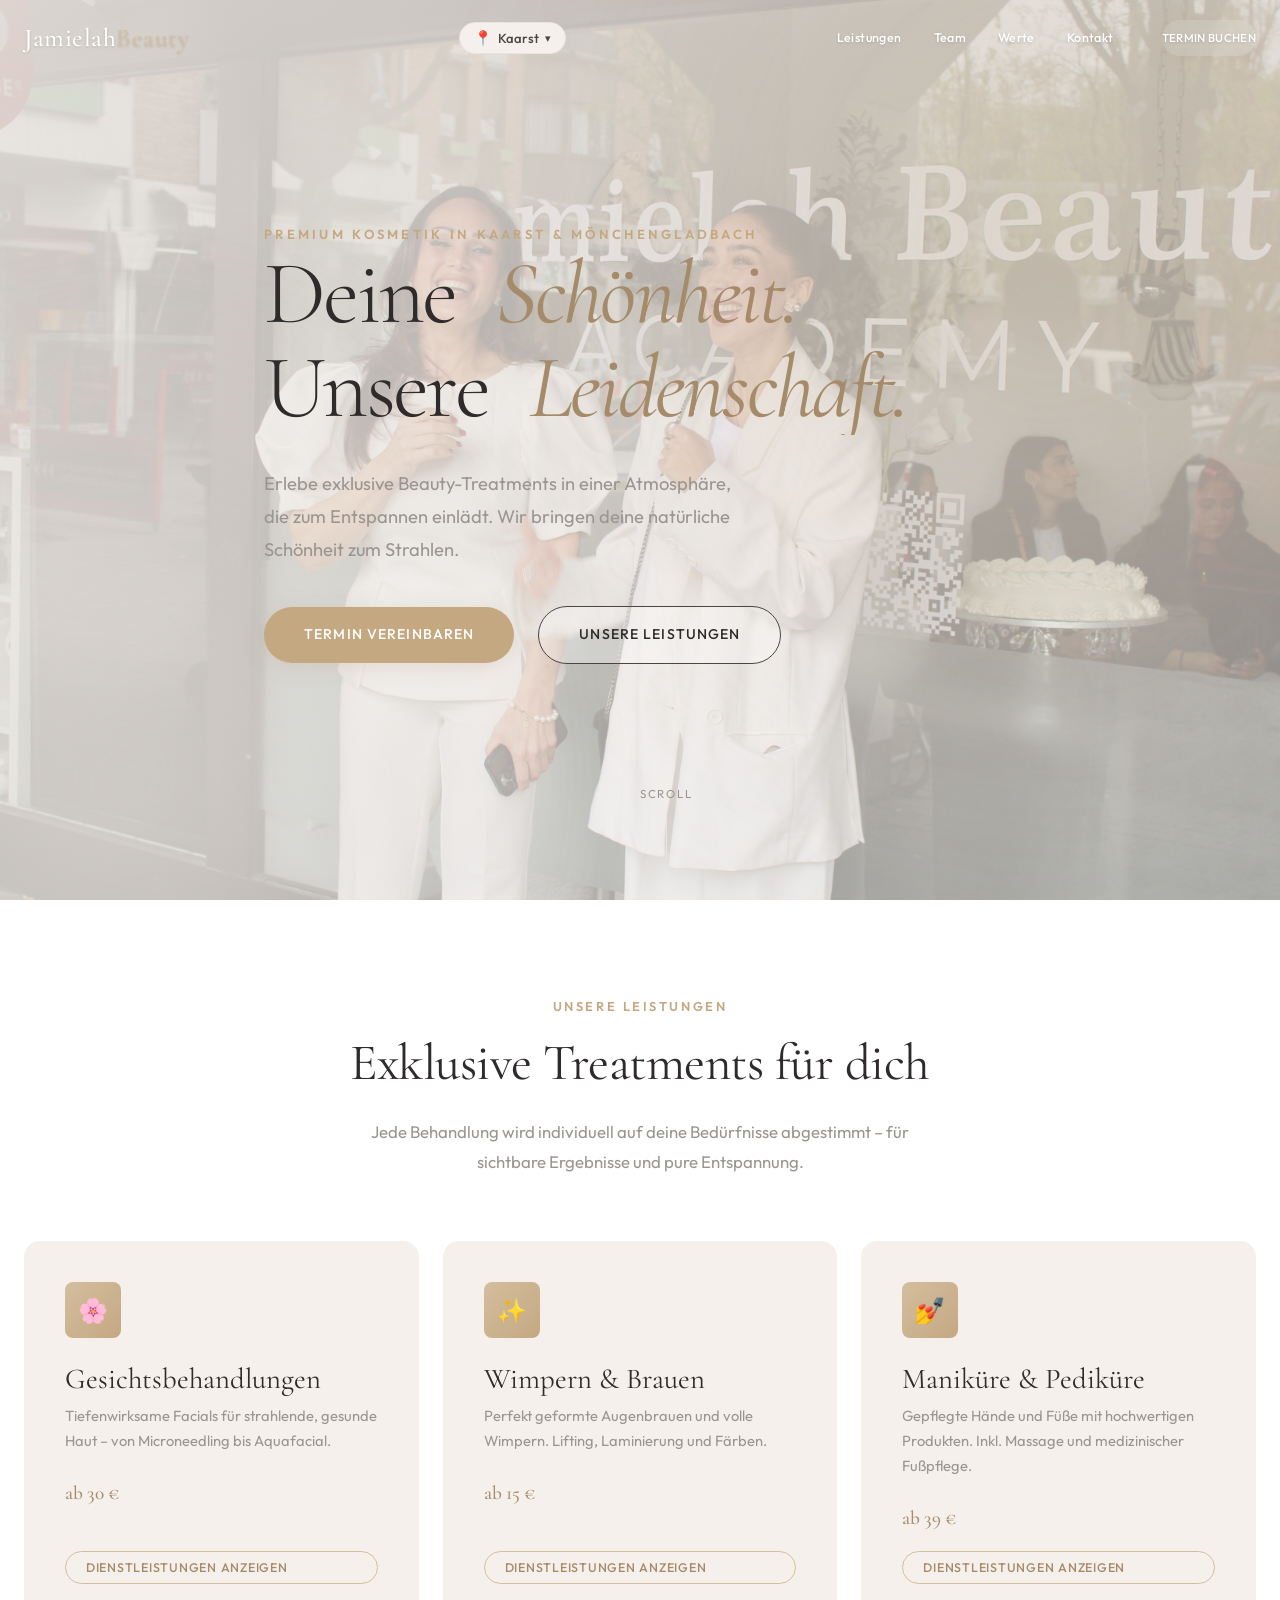
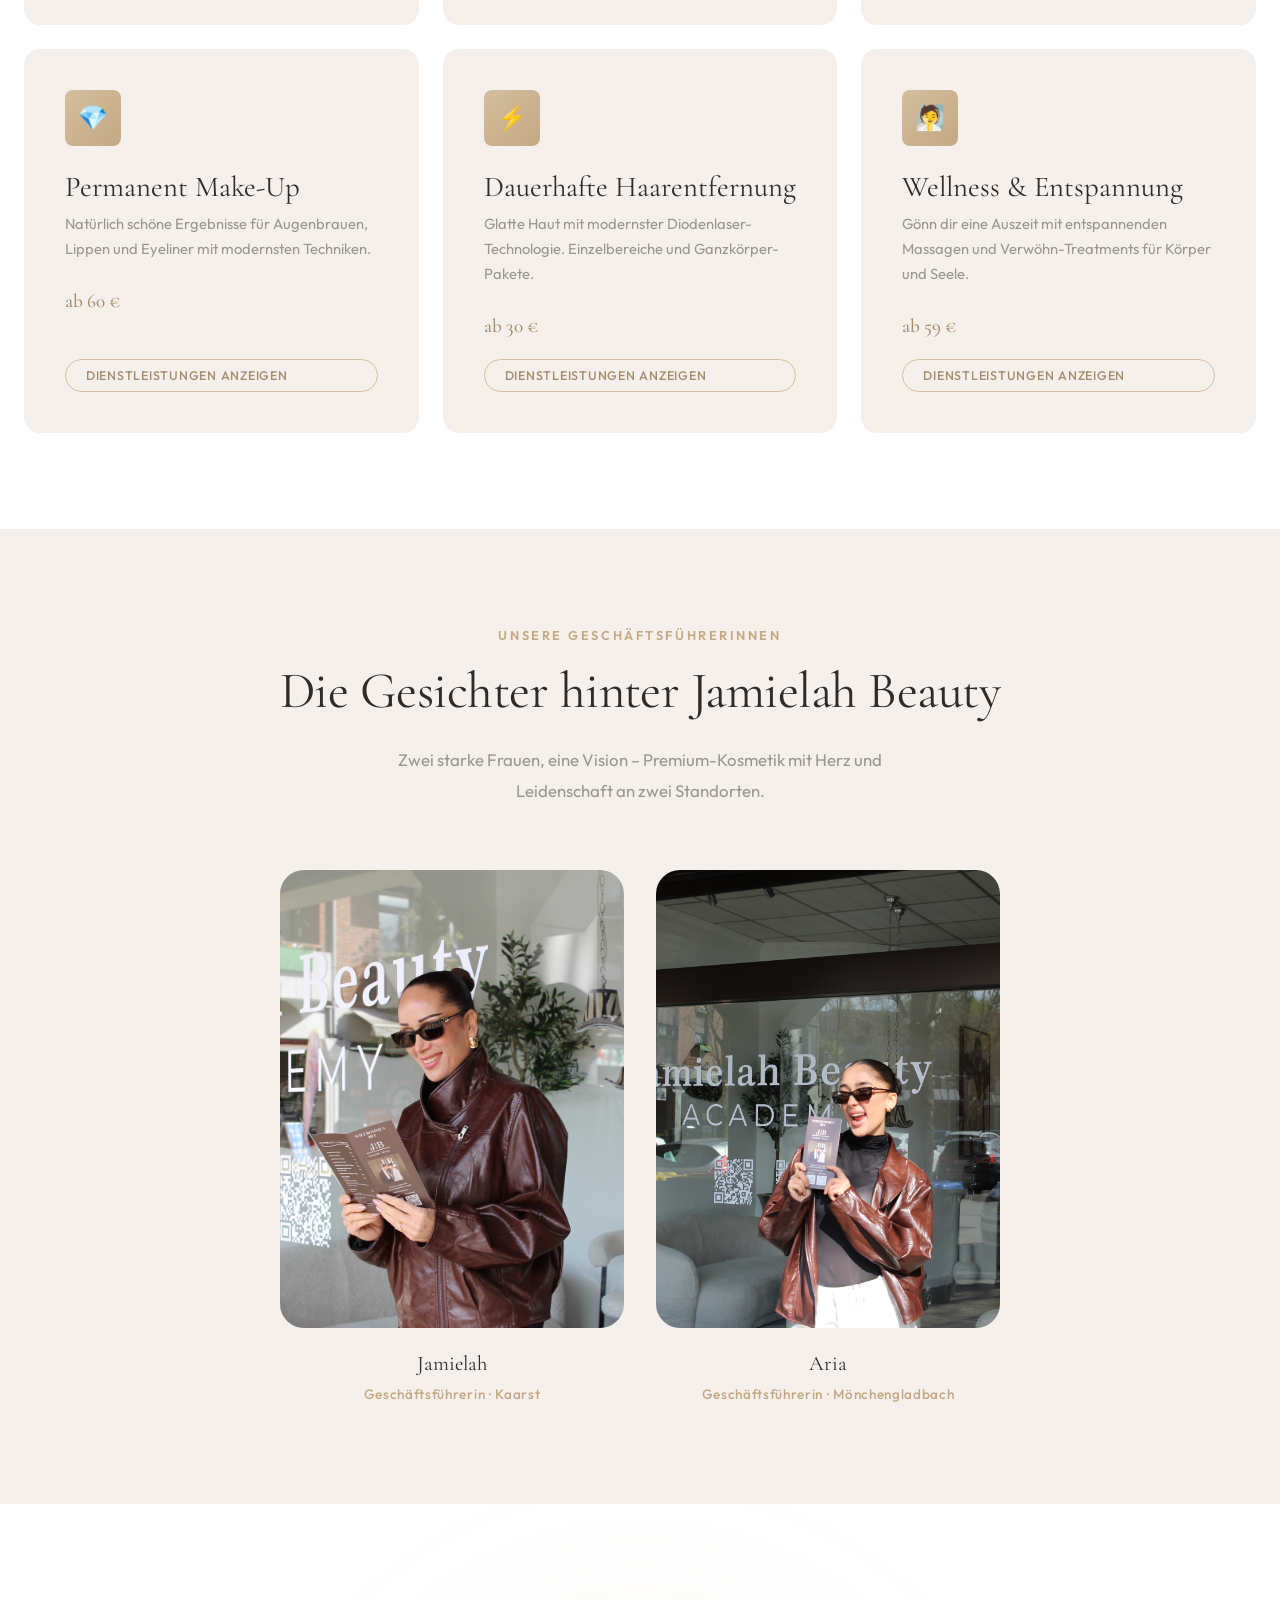
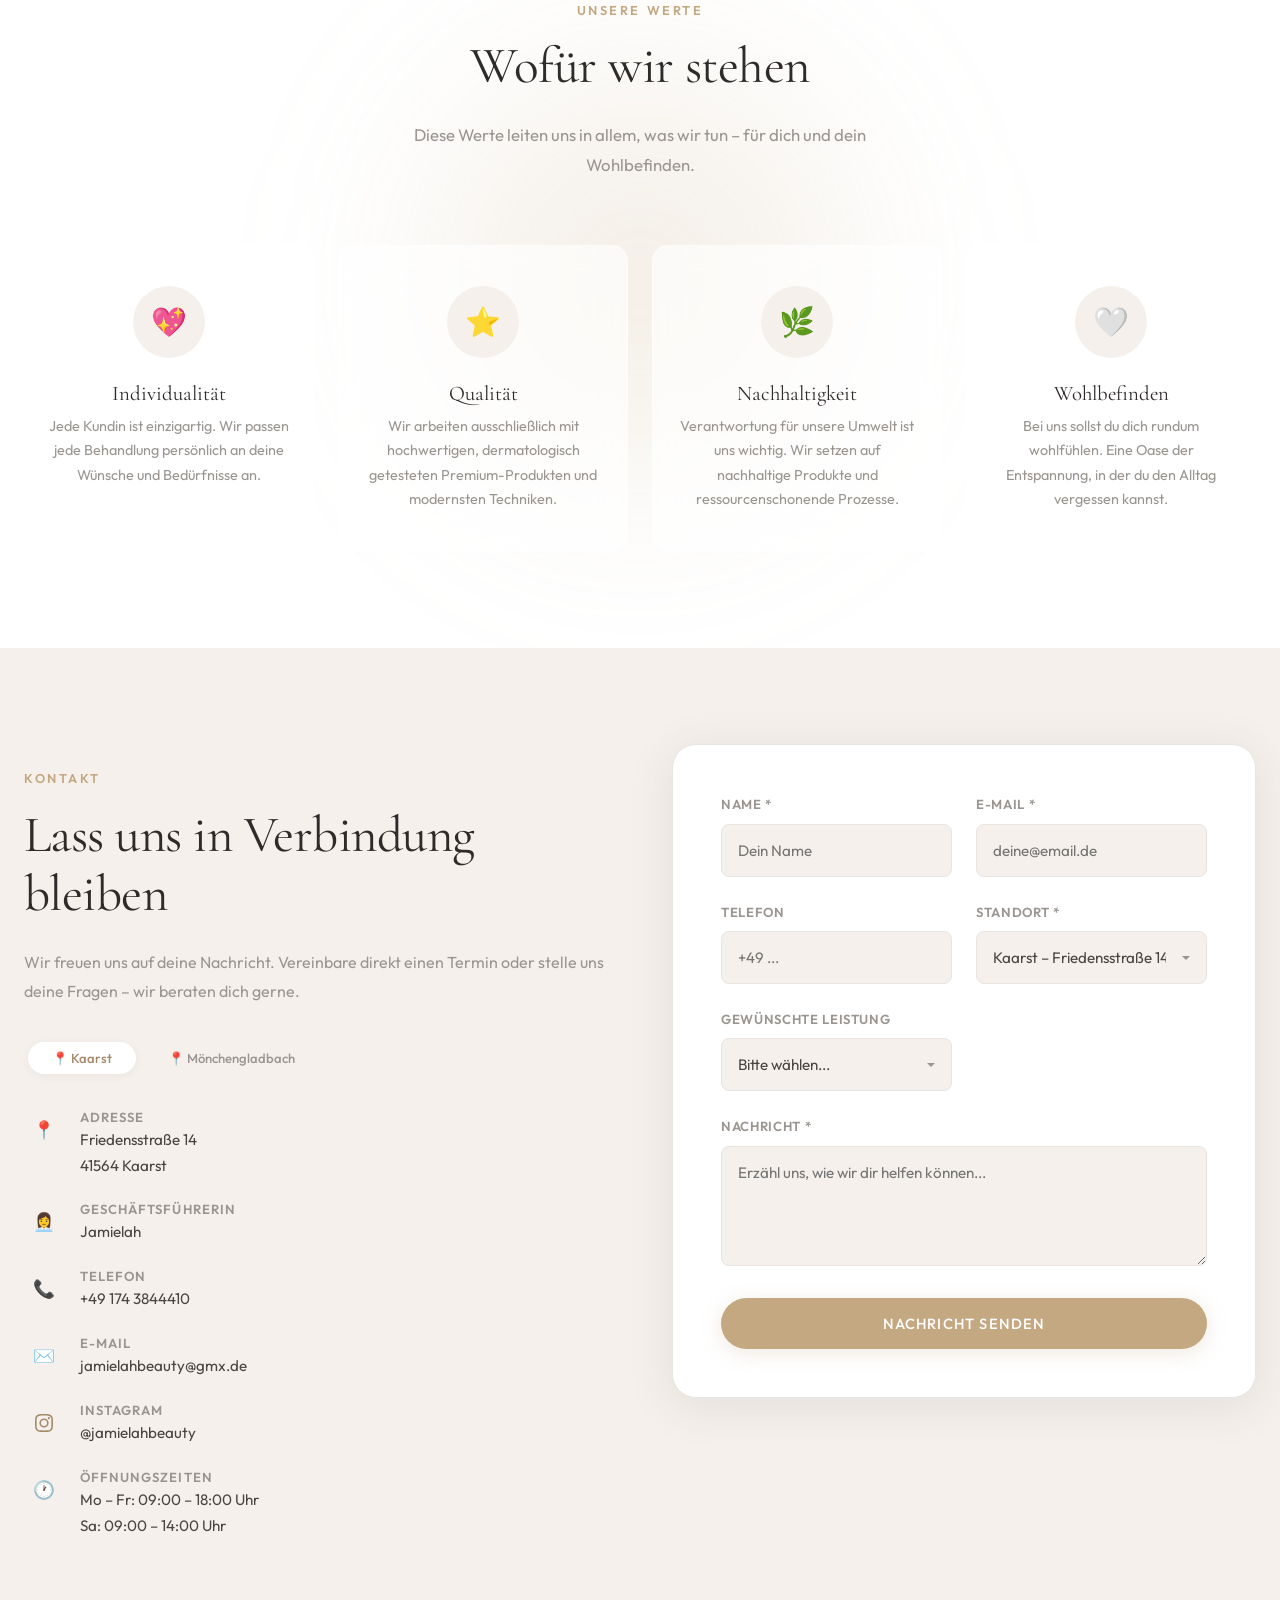
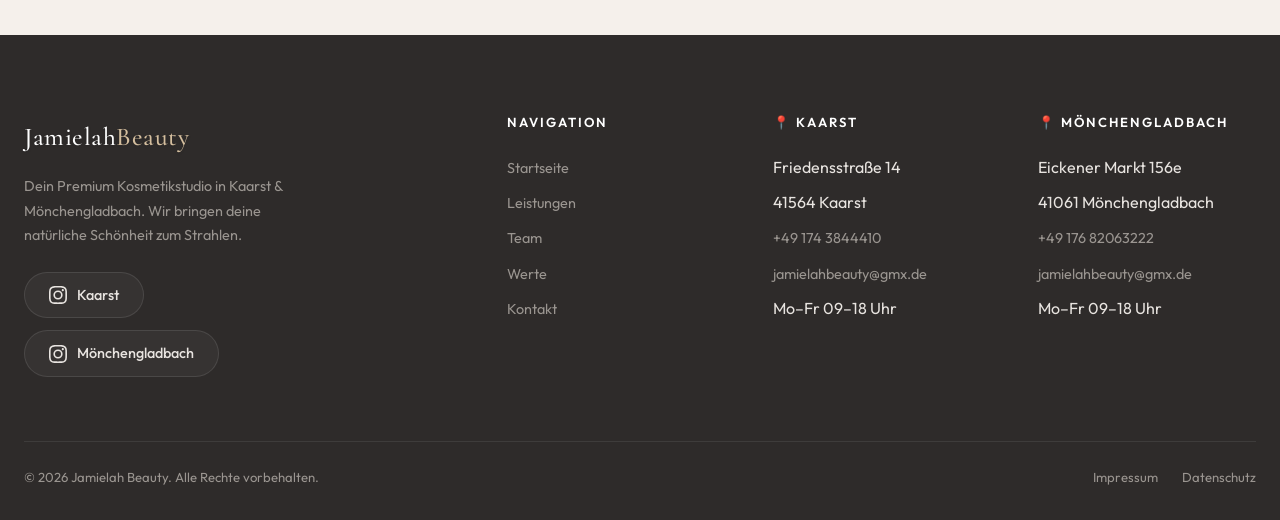
==== commit 5a10b9d4: "feat: add Impressum and Datenschutz pages" ====
--- a/index.html
+++ b/index.html
@@ -626,8 +626,8 @@
       <div class="footer-bottom">
         <p>&copy; 2026 Jamielah Beauty. Alle Rechte vorbehalten.</p>
         <div class="footer-legal">
-          <a href="#">Impressum</a>
-          <a href="#">Datenschutz</a>
+          <a href="impressum.html">Impressum</a>
+          <a href="datenschutz.html">Datenschutz</a>
         </div>
       </div>
     </div>
--- a/styles.css
+++ b/styles.css
@@ -1785,3 +1785,68 @@
     display: none;
   }
 }
+
+/* ============================================
+   SUBPAGES (Impressum, Datenschutz)
+   ============================================ */
+.subpage .site-header {
+  background: var(--color-white);
+  box-shadow: var(--shadow-sm);
+}
+
+.subpage .site-header .logo {
+  color: var(--color-grey-darkest);
+}
+
+.subpage .site-header .nav-links a {
+  color: var(--color-grey-dark);
+}
+
+.subpage main {
+  padding-top: 150px;
+  padding-bottom: var(--space-10);
+  background: var(--color-beige-light);
+  min-height: 70vh;
+}
+
+.legal-section {
+  background: var(--color-white);
+  border-radius: var(--radius-lg);
+  padding: var(--space-8);
+  box-shadow: var(--shadow-md);
+  max-width: 800px;
+  margin: 0 auto;
+}
+
+.legal-content h1 {
+  font-family: var(--font-heading);
+  font-size: 2.5rem;
+  color: var(--color-grey-darkest);
+  margin-bottom: var(--space-6);
+  border-bottom: 1px solid var(--color-beige);
+  padding-bottom: var(--space-4);
+}
+
+.legal-content h2 {
+  font-family: var(--font-heading);
+  font-size: 1.5rem;
+  color: var(--color-grey-dark);
+  margin-top: var(--space-8);
+  margin-bottom: var(--space-3);
+}
+
+.legal-content p, .legal-content address {
+  color: var(--color-grey);
+  line-height: 1.8;
+  margin-bottom: var(--space-4);
+  font-style: normal;
+}
+
+.legal-content a {
+  color: var(--color-accent-dark);
+  text-decoration: underline;
+}
+
+.legal-content a:hover {
+  color: var(--color-accent);
+}
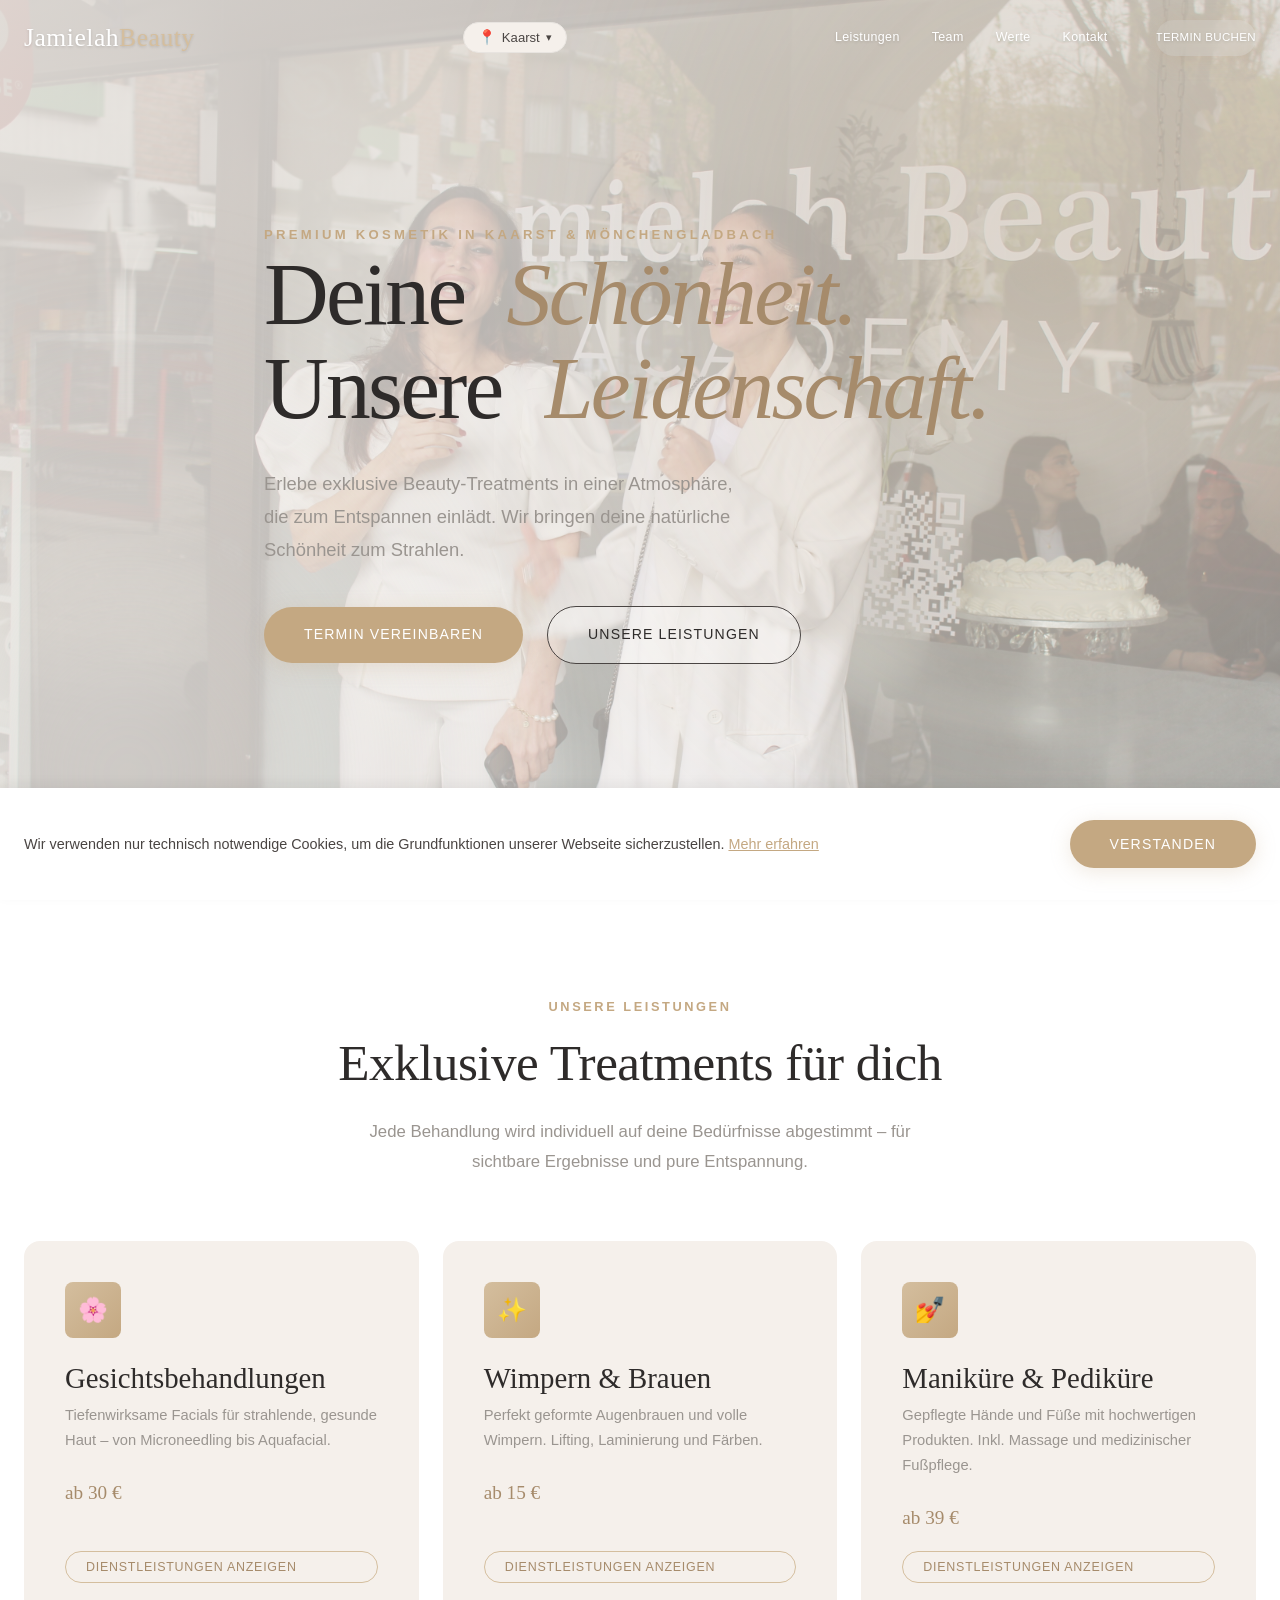
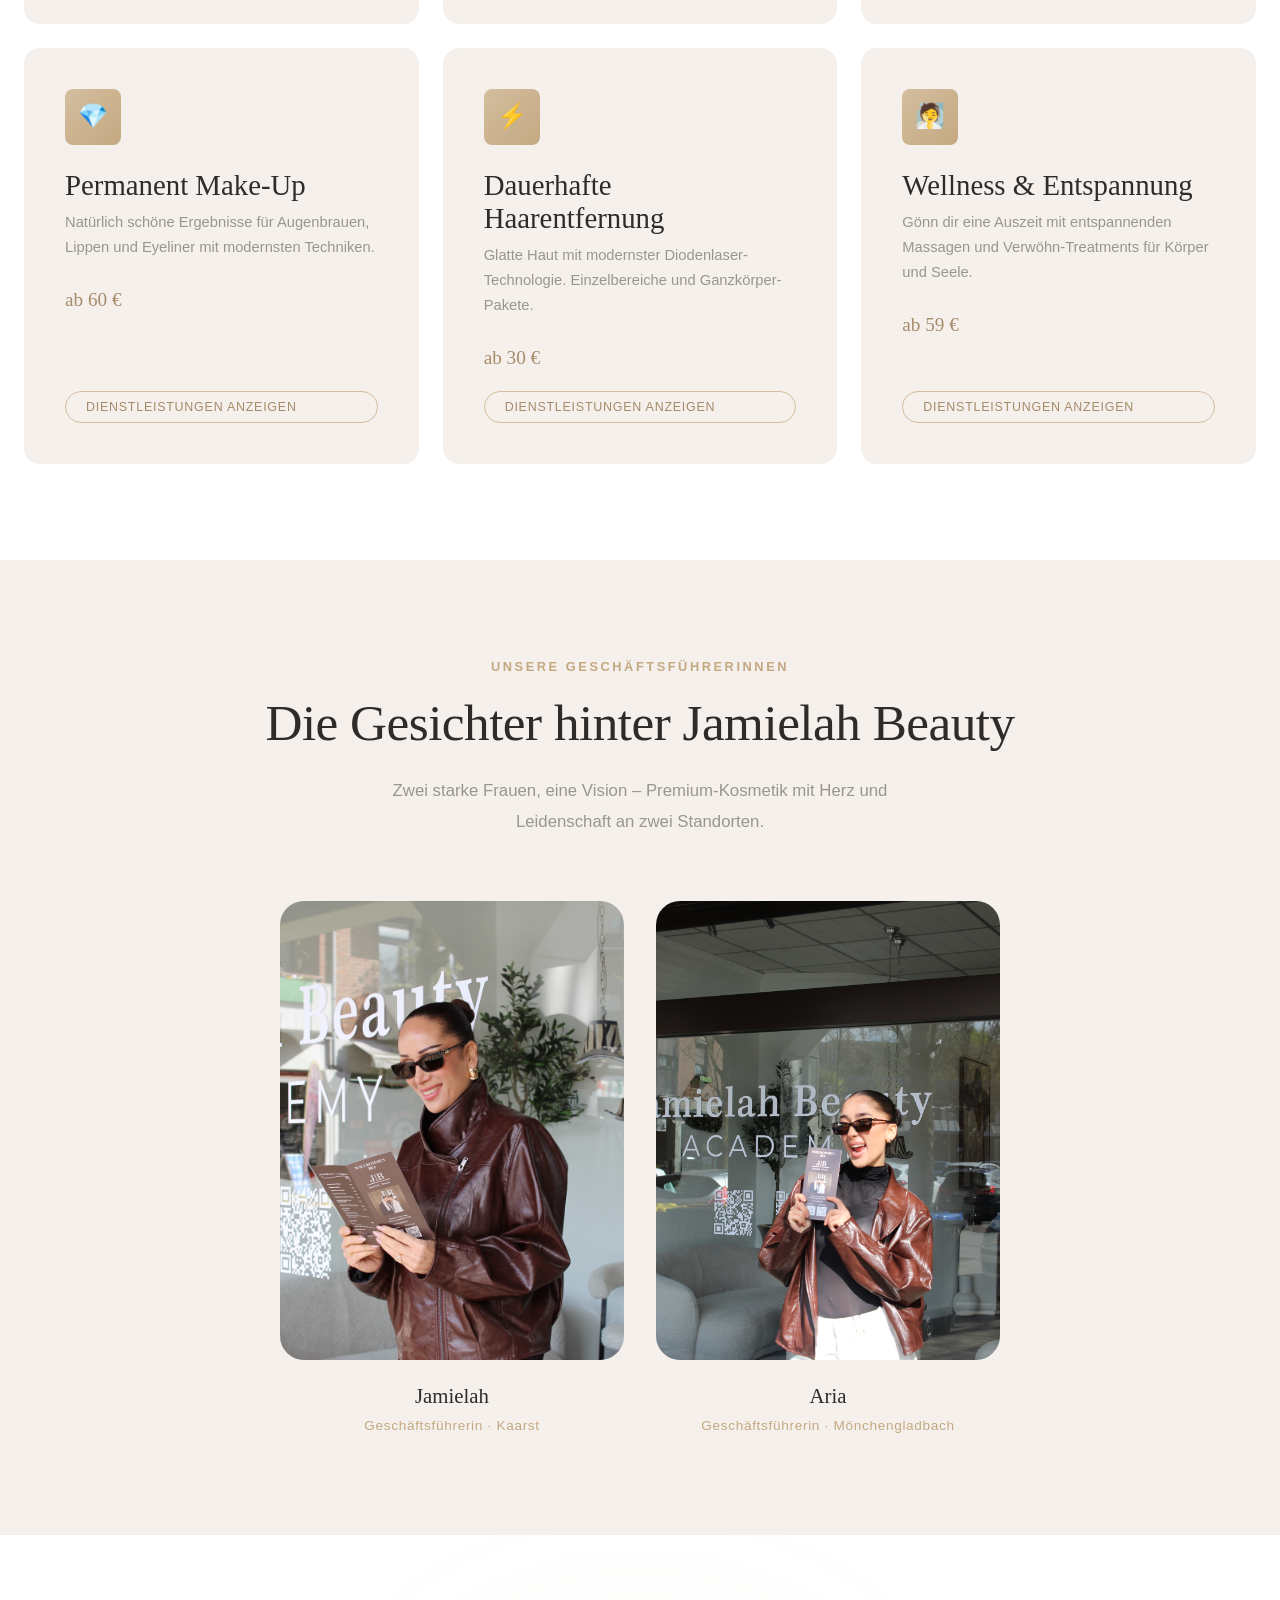
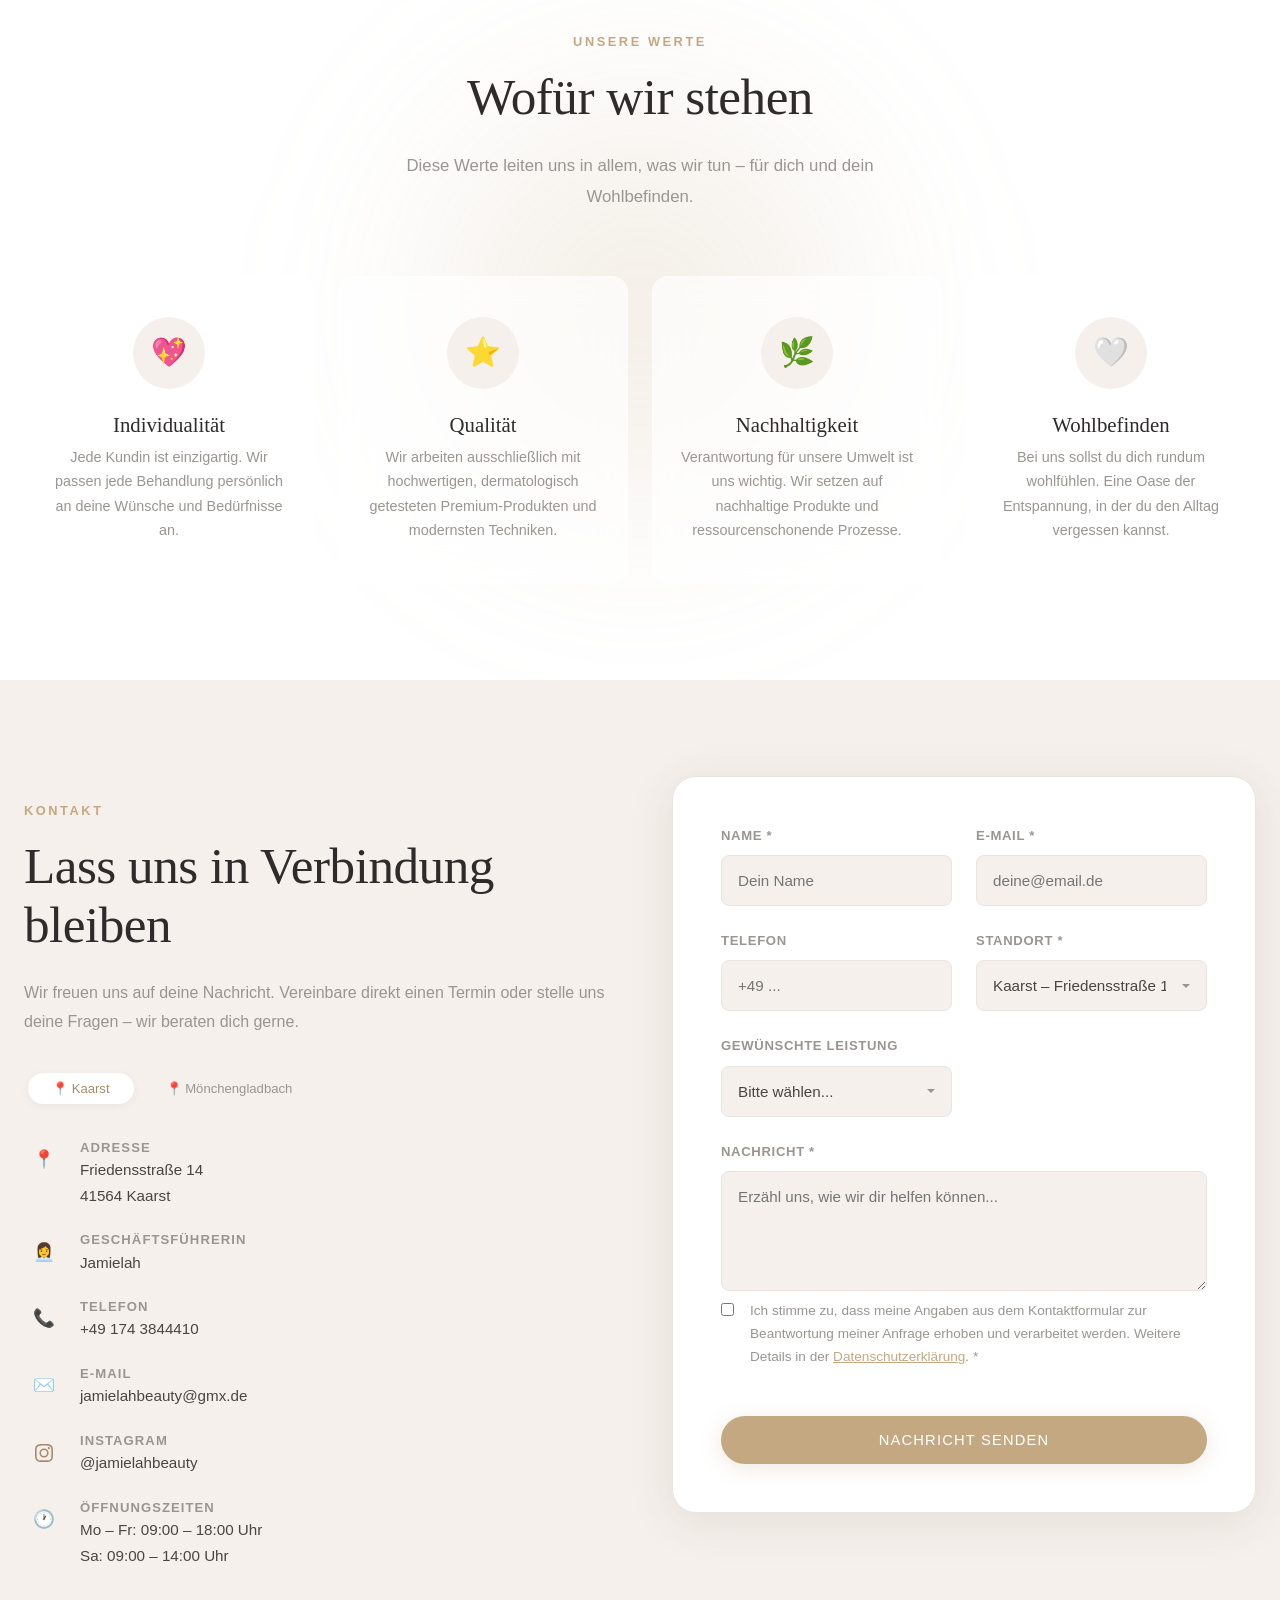
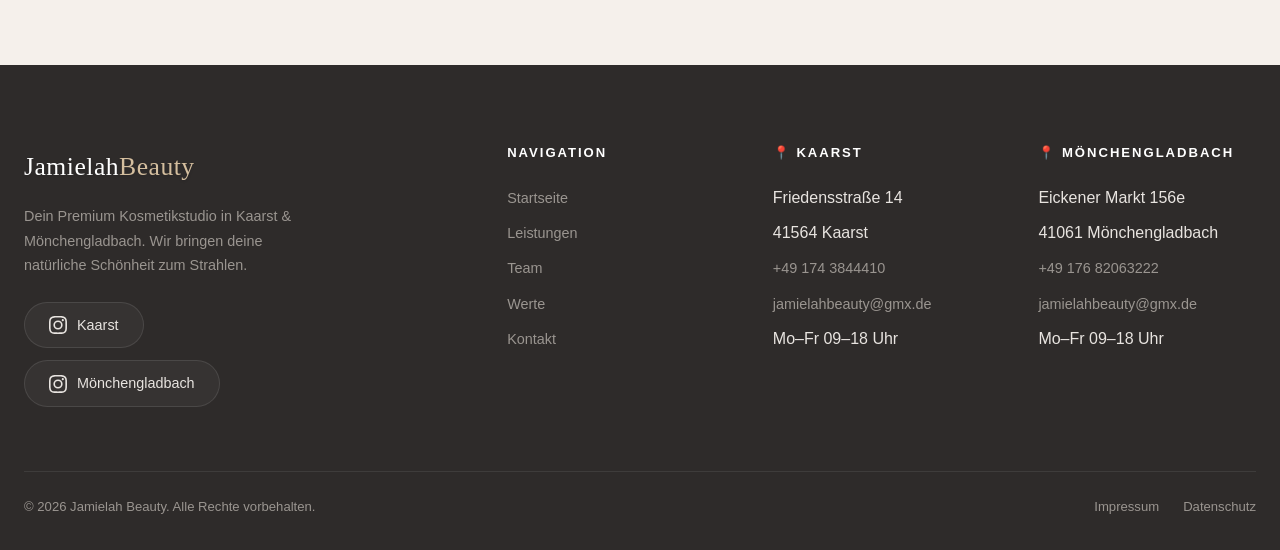
==== commit c6e58489: "feat: DSGVO compliance, cookie banner, CSP, form consent" ====
--- a/index.html
+++ b/index.html
@@ -3,6 +3,7 @@
 <head>
   <meta charset="UTF-8">
   <meta name="viewport" content="width=device-width, initial-scale=1.0">
+  <meta http-equiv="Content-Security-Policy" content="default-src 'self'; style-src 'self' 'unsafe-inline' https://fonts.googleapis.com; font-src 'self' data: https://fonts.gstatic.com; img-src 'self' data: https: 'unsafe-inline'; script-src 'self' 'unsafe-inline'; connect-src 'self';">
   <meta name="description" content="Jamielah Beauty – Dein Premium Kosmetikstudio in Kaarst & Mönchengladbach. Gesichtsbehandlungen, Wimpern, Permanent Make-Up und mehr.">
   <meta name="keywords" content="Kosmetik, Beauty, Kaarst, Mönchengladbach, Gesichtsbehandlung, Wimpern, Permanent Make-Up, Maniküre, Pediküre">
   <meta name="author" content="Jamielah Beauty">
@@ -548,6 +549,13 @@
                 </div>
               </div>
 
+              <div class="form-consent">
+                <label class="consent-label">
+                  <input type="checkbox" id="contact-consent" name="consent" required>
+                  <span>Ich stimme zu, dass meine Angaben aus dem Kontaktformular zur Beantwortung meiner Anfrage erhoben und verarbeitet werden. Weitere Details in der <a href="datenschutz.html" target="_blank" rel="noopener noreferrer">Datenschutzerklärung</a>. *</span>
+                </label>
+              </div>
+
               <div class="form-submit">
                 <button type="submit" class="btn btn-primary" id="submit-btn">Nachricht senden</button>
               </div>
@@ -633,6 +641,14 @@
     </div>
   </footer>
 
+  <!-- ======== COOKIE BANNER ======== -->
+  <div class="cookie-banner" id="cookie-banner" role="dialog" aria-label="Cookie Hinweis" aria-hidden="true">
+    <div class="container cookie-content">
+      <p>Wir verwenden nur technisch notwendige Cookies, um die Grundfunktionen unserer Webseite sicherzustellen. <a href="datenschutz.html">Mehr erfahren</a></p>
+      <button class="btn btn-primary" id="cookie-accept">Verstanden</button>
+    </div>
+  </div>
+
   <script src="script.js"></script>
 </body>
 </html>
--- a/styles.css
+++ b/styles.css
@@ -1850,3 +1850,81 @@
 .legal-content a:hover {
   color: var(--color-accent);
 }
+
+/* ============================================
+   CONSENT CHECKBOX
+   ============================================ */
+.form-consent {
+  margin-bottom: var(--space-6);
+}
+
+.consent-label {
+  display: flex;
+  align-items: flex-start;
+  gap: var(--space-2);
+  font-size: 0.85rem;
+  color: var(--color-grey);
+  cursor: pointer;
+}
+
+.consent-label input[type="checkbox"] {
+  margin-top: 4px;
+  accent-color: var(--color-accent);
+  cursor: pointer;
+}
+
+.consent-label a {
+  color: var(--color-accent);
+  text-decoration: underline;
+}
+
+/* ============================================
+   COOKIE BANNER
+   ============================================ */
+.cookie-banner {
+  position: fixed;
+  bottom: 0;
+  left: 0;
+  width: 100%;
+  background: var(--color-white);
+  box-shadow: 0 -4px 12px rgba(0,0,0,0.05);
+  transform: translateY(100%);
+  transition: transform 0.5s cubic-bezier(0.4, 0, 0.2, 1);
+  z-index: 10000;
+  padding: var(--space-4) 0;
+}
+
+.cookie-banner.show {
+  transform: translateY(0);
+}
+
+.cookie-content {
+  display: flex;
+  flex-direction: column;
+  gap: var(--space-4);
+  align-items: center;
+  text-align: center;
+}
+
+@media (min-width: 768px) {
+  .cookie-content {
+    flex-direction: row;
+    justify-content: space-between;
+    text-align: left;
+  }
+}
+
+.cookie-content p {
+  margin: 0;
+  color: var(--color-grey-dark);
+  font-size: 0.9rem;
+}
+
+.cookie-content a {
+  color: var(--color-accent);
+  text-decoration: underline;
+}
+
+.cookie-content a:hover {
+  color: var(--color-accent-dark);
+}
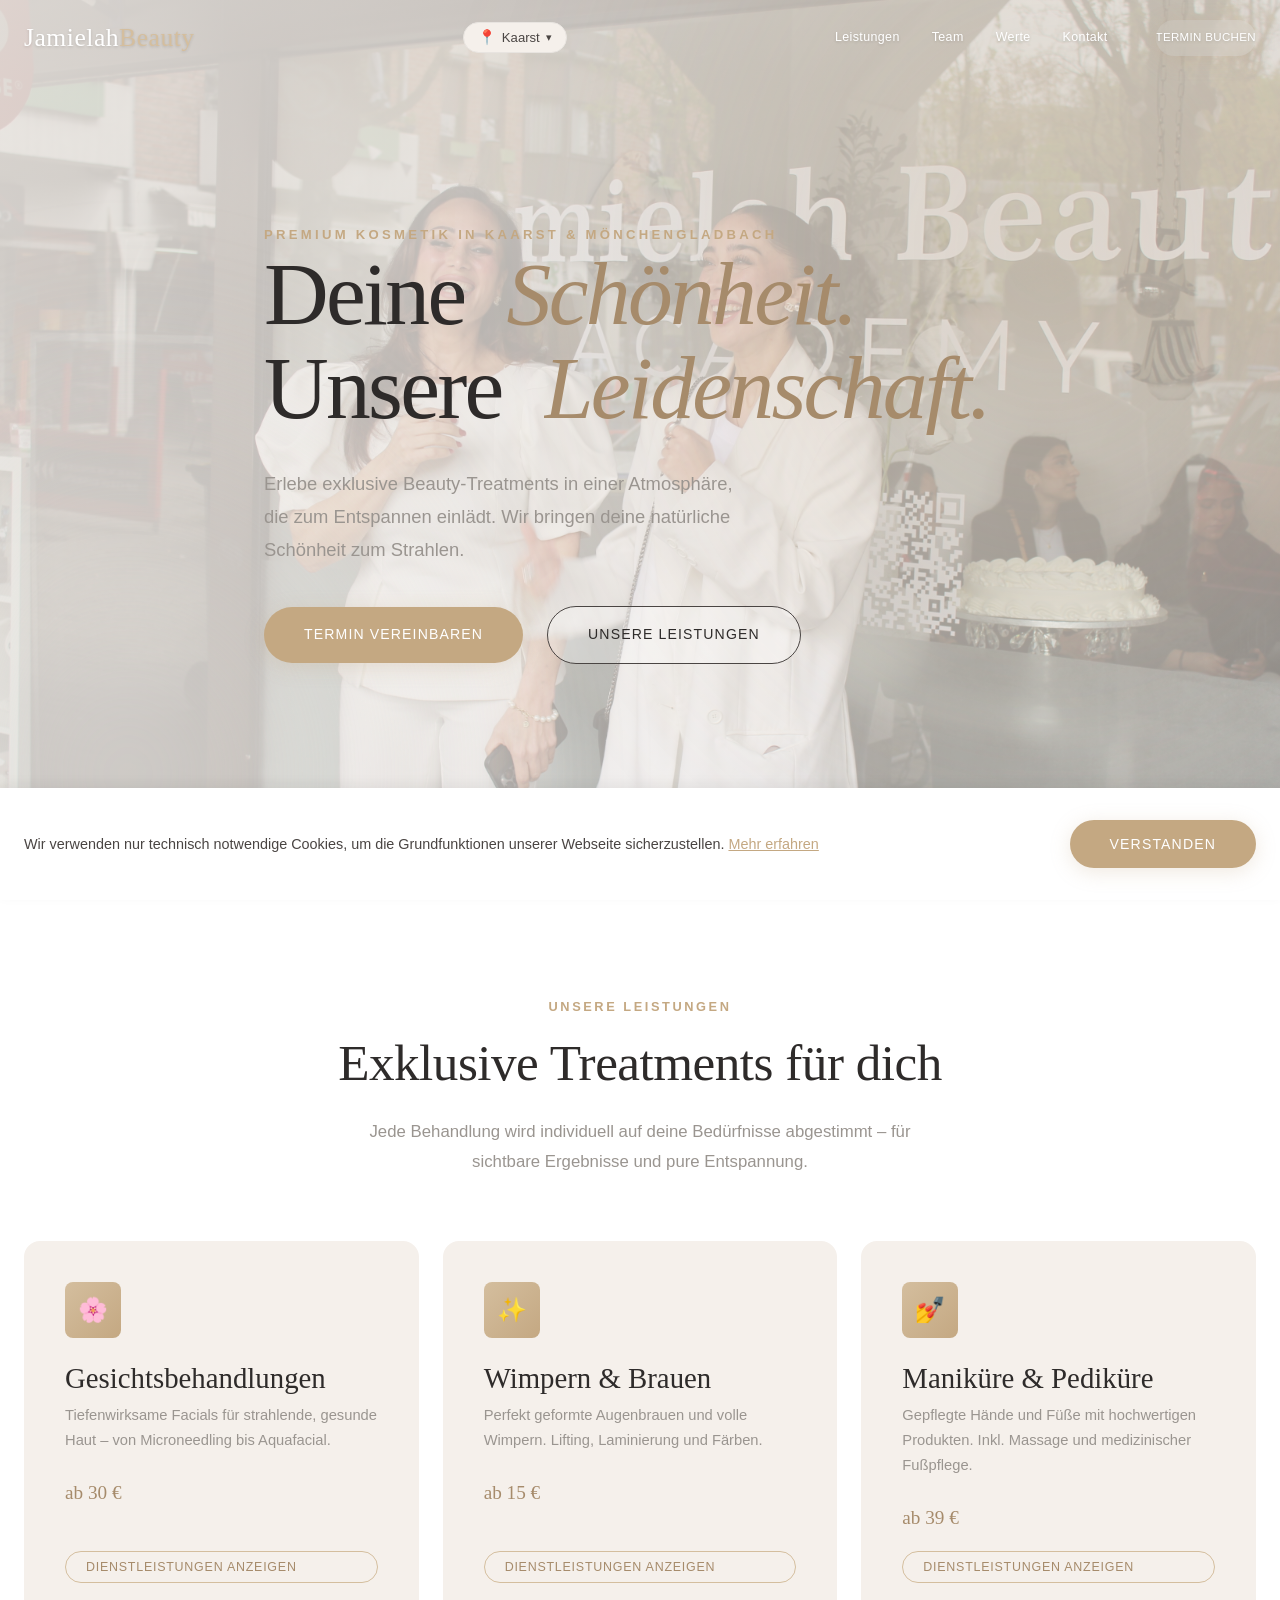
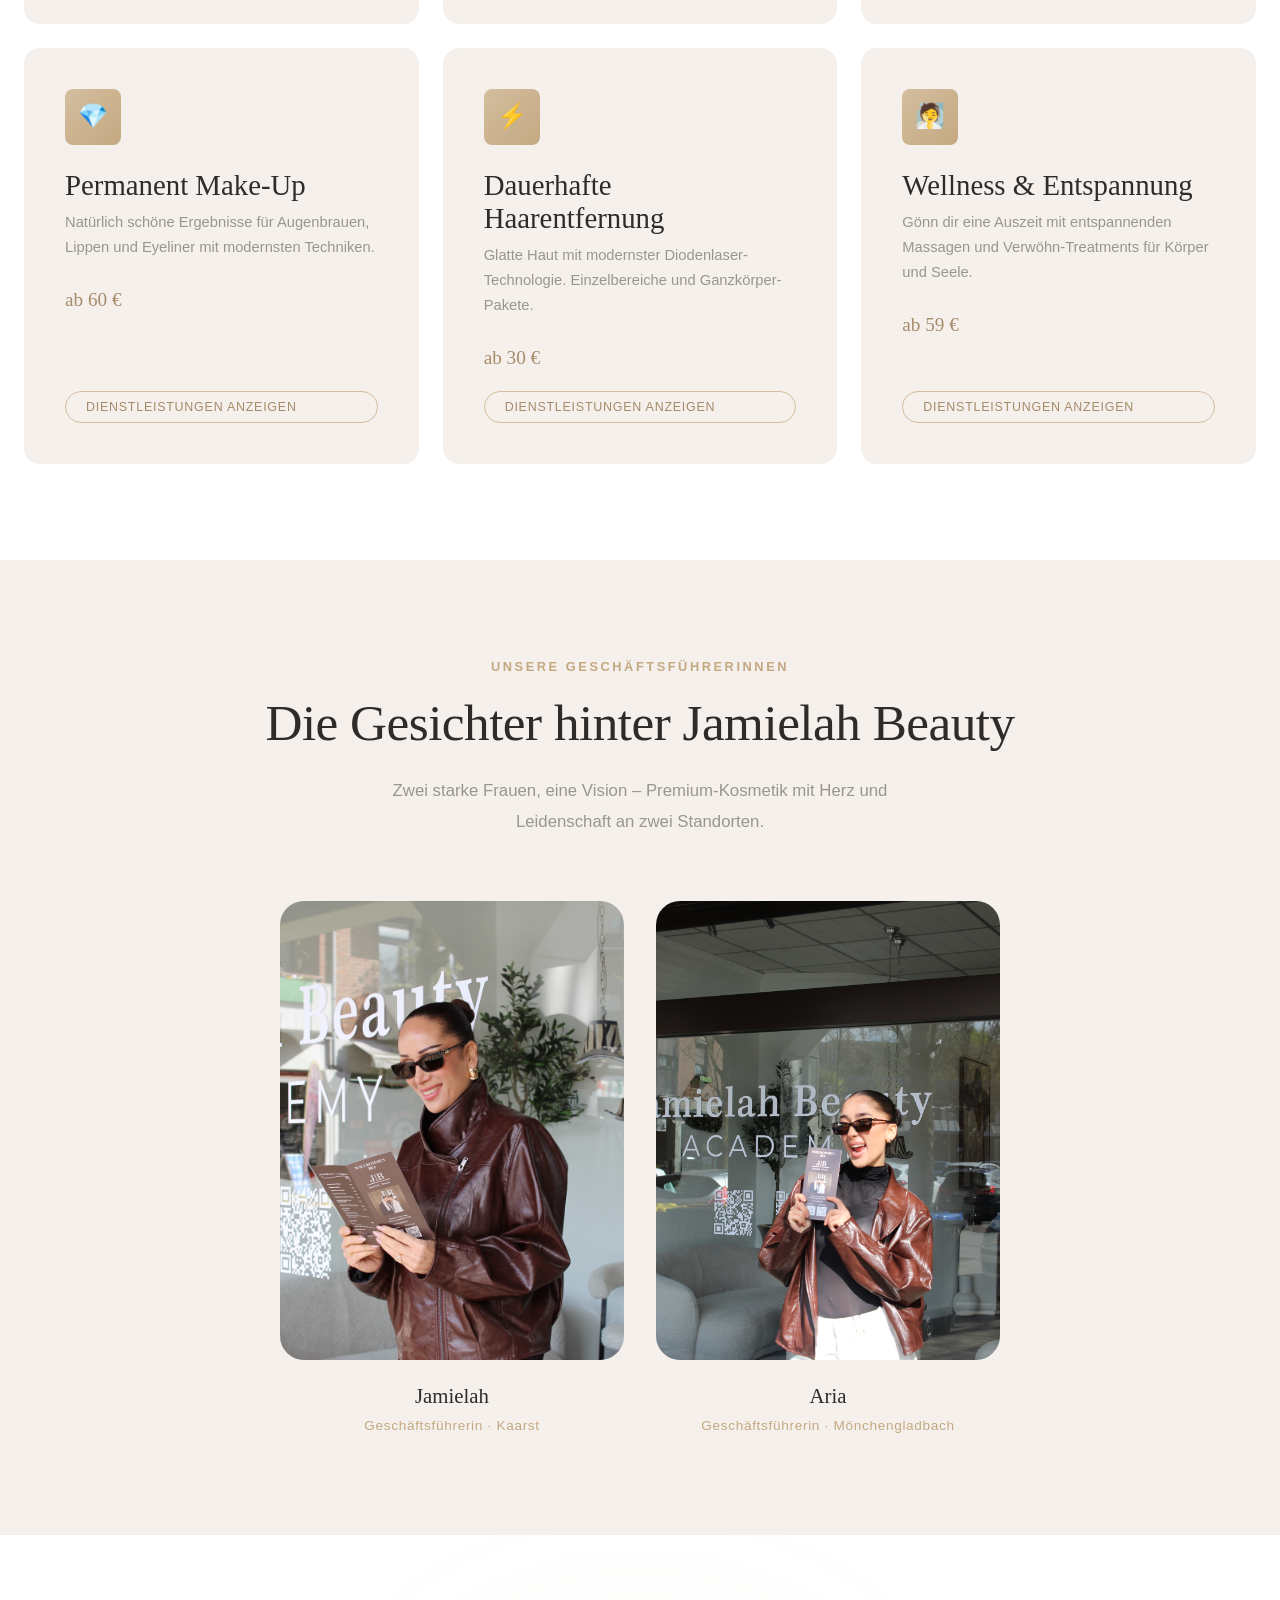
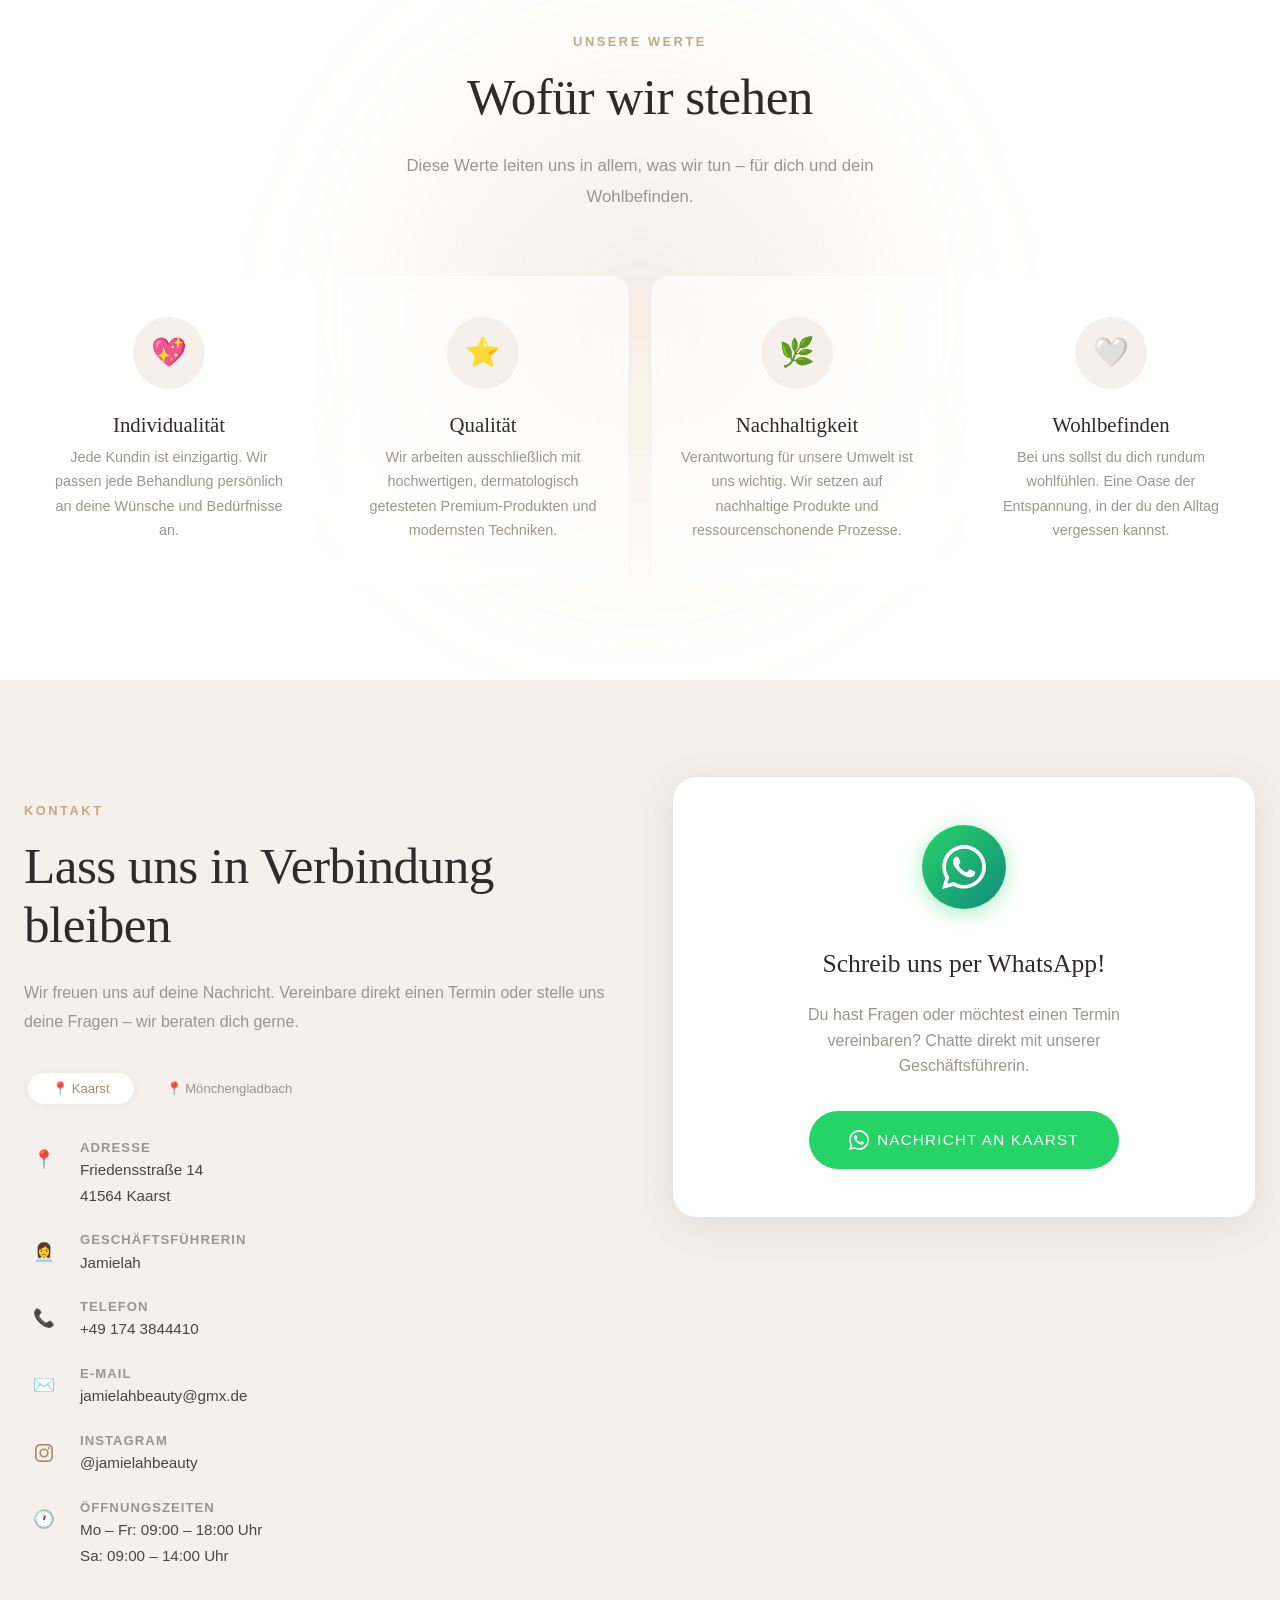
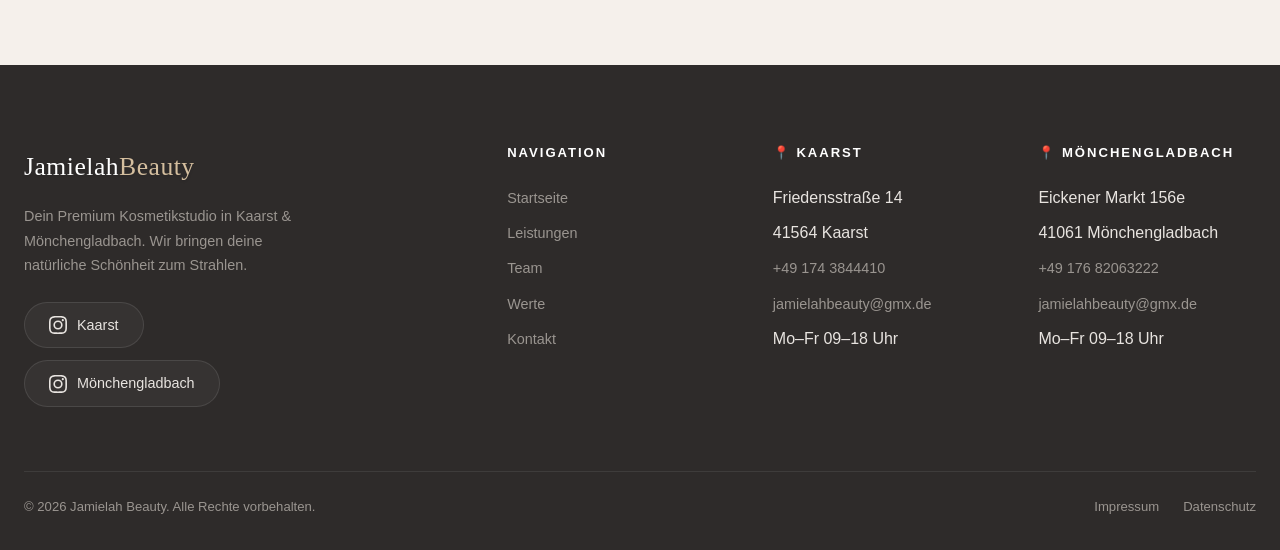
==== commit 8713a363: "Replace contact form with dynamic WhatsApp buttons and premium pulsing styling" ====
--- a/index.html
+++ b/index.html
@@ -63,7 +63,10 @@
     <!-- ======== HERO SECTION ======== -->
     <section class="hero" id="hero" aria-labelledby="hero-heading">
       <div class="hero-bg" aria-hidden="true">
-        <img src="images/IMG_1287 2.JPG" alt="" class="hero-bg-image" loading="eager">
+        <picture>
+          <source media="(max-width: 768px)" srcset="images/hero-mobile.jpg">
+          <img src="images/IMG_1287 2.JPG" alt="" class="hero-bg-image" loading="eager">
+        </picture>
         <div class="hero-bg-overlay"></div>
       </div>
       <div class="container hero-content">
@@ -503,68 +506,23 @@
           </div>
 
           <!-- Contact Form -->
-          <div class="contact-form-wrapper reveal-right">
-            <form id="contact-form" novalidate>
-              <div class="form-grid">
-                <div class="form-group">
-                  <label for="contact-name">Name *</label>
-                  <input type="text" id="contact-name" name="name" required autocomplete="name" placeholder="Dein Name">
-                </div>
-
-                <div class="form-group">
-                  <label for="contact-email">E-Mail *</label>
-                  <input type="email" id="contact-email" name="email" required autocomplete="email" placeholder="deine@email.de">
-                </div>
-
-                <div class="form-group">
-                  <label for="contact-phone">Telefon</label>
-                  <input type="tel" id="contact-phone" name="phone" autocomplete="tel" placeholder="+49 ...">
-                </div>
-
-                <div class="form-group">
-                  <label for="contact-location">Standort *</label>
-                  <select id="contact-location" name="location" required>
-                    <option value="kaarst">Kaarst – Friedensstraße 14</option>
-                    <option value="moenchengladbach">Mönchengladbach – Eickener Markt 156e</option>
-                  </select>
-                </div>
-
-                <div class="form-group">
-                  <label for="contact-service">Gewünschte Leistung</label>
-                  <select id="contact-service" name="service">
-                    <option value="">Bitte wählen...</option>
-                    <option value="gesichtsbehandlung">Gesichtsbehandlung</option>
-                    <option value="wimpern-brauen">Wimpern & Brauen</option>
-                    <option value="manikuere-pedikuere">Maniküre & Pediküre</option>
-                    <option value="permanent-makeup">Permanent Make-Up</option>
-                    <option value="haarentfernung">Dauerhafte Haarentfernung</option>
-                    <option value="wellness">Wellness & Entspannung</option>
-                    <option value="sonstiges">Sonstiges</option>
-                  </select>
-                </div>
-
-                <div class="form-group full-width">
-                  <label for="contact-message">Nachricht *</label>
-                  <textarea id="contact-message" name="message" rows="4" required placeholder="Erzähl uns, wie wir dir helfen können..."></textarea>
-                </div>
-              </div>
-
-              <div class="form-consent">
-                <label class="consent-label">
-                  <input type="checkbox" id="contact-consent" name="consent" required>
-                  <span>Ich stimme zu, dass meine Angaben aus dem Kontaktformular zur Beantwortung meiner Anfrage erhoben und verarbeitet werden. Weitere Details in der <a href="datenschutz.html" target="_blank" rel="noopener noreferrer">Datenschutzerklärung</a>. *</span>
-                </label>
-              </div>
-
-              <div class="form-submit">
-                <button type="submit" class="btn btn-primary" id="submit-btn">Nachricht senden</button>
-              </div>
-            </form>
-
-            <div class="form-success" id="form-success">
-              <div class="form-success-icon" aria-hidden="true">✓</div>
-              <h3>Vielen Dank!</h3>
-              <p>Deine Nachricht wurde erfolgreich gesendet. Wir melden uns in Kürze bei dir.</p>
+          <!-- WhatsApp Contact -->
+          <div class="contact-whatsapp-wrapper reveal-right">
+            <div class="whatsapp-card">
+              <div class="whatsapp-icon-bg" aria-hidden="true">
+                <svg width="44" height="44" viewBox="0 0 24 24" fill="currentColor">
+                  <path d="M.057 24l1.687-6.163c-1.041-1.804-1.588-3.849-1.587-5.946.003-6.556 5.338-11.891 11.893-11.891 3.181.001 6.167 1.24 8.413 3.488 2.245 2.248 3.481 5.236 3.48 8.414-.003 6.557-5.338 11.892-11.893 11.892-1.99-.001-3.951-.5-5.688-1.448l-6.305 1.654zm6.597-3.807c1.676.995 3.276 1.591 5.392 1.592 5.448 0 9.888-4.434 9.889-9.885.002-5.462-4.415-9.89-9.881-9.892-5.452 0-9.887 4.434-9.889 9.884-.001 2.225.651 3.891 1.746 5.634l-.999 3.648 3.742-.981zm11.387-5.464c-.074-.124-.272-.198-.57-.347-.297-.149-1.758-.868-2.031-.967-.272-.099-.47-.149-.669.149-.198.297-.768.967-.941 1.165-.173.198-.347.223-.644.074-.297-.149-1.255-.462-2.39-1.475-.883-.788-1.48-1.761-1.653-2.059-.173-.297-.018-.458.13-.606.134-.133.297-.347.446-.521.151-.172.2-.296.3-.495.099-.198.05-.372-.025-.521-.075-.148-.669-1.611-.916-2.206-.242-.579-.487-.501-.669-.51l-.57-.01c-.198 0-.52.074-.792.347-.272.297-1.04 1.016-1.04 2.479 0 1.463 1.065 2.876 1.213 3.074.149.198 2.095 3.2 5.076 4.487.709.306 1.263.489 1.694.626.712.226 1.36.194 1.872.118.571-.085 1.758-.719 2.006-1.413.248-.695.248-1.29.173-1.414z"/>
+                </svg>
+              </div>
+              <h3>Schreib uns per WhatsApp!</h3>
+              <p>Du hast Fragen oder möchtest einen Termin vereinbaren? Chatte direkt mit unserer Geschäftsführerin.</p>
+              
+              <a href="https://wa.me/491743844410" target="_blank" rel="noopener noreferrer" class="btn btn-whatsapp" id="whatsapp-action-btn">
+                <svg width="20" height="20" viewBox="0 0 24 24" fill="currentColor">
+                  <path d="M.057 24l1.687-6.163c-1.041-1.804-1.588-3.849-1.587-5.946.003-6.556 5.338-11.891 11.893-11.891 3.181.001 6.167 1.24 8.413 3.488 2.245 2.248 3.481 5.236 3.48 8.414-.003 6.557-5.338 11.892-11.893 11.892-1.99-.001-3.951-.5-5.688-1.448l-6.305 1.654zm6.597-3.807c1.676.995 3.276 1.591 5.392 1.592 5.448 0 9.888-4.434 9.889-9.885.002-5.462-4.415-9.89-9.881-9.892-5.452 0-9.887 4.434-9.889 9.884-.001 2.225.651 3.891 1.746 5.634l-.999 3.648 3.742-.981zm11.387-5.464c-.074-.124-.272-.198-.57-.347-.297-.149-1.758-.868-2.031-.967-.272-.099-.47-.149-.669.149-.198.297-.768.967-.941 1.165-.173.198-.347.223-.644.074-.297-.149-1.255-.462-2.39-1.475-.883-.788-1.48-1.761-1.653-2.059-.173-.297-.018-.458.13-.606.134-.133.297-.347.446-.521.151-.172.2-.296.3-.495.099-.198.05-.372-.025-.521-.075-.148-.669-1.611-.916-2.206-.242-.579-.487-.501-.669-.51l-.57-.01c-.198 0-.52.074-.792.347-.272.297-1.04 1.016-1.04 2.479 0 1.463 1.065 2.876 1.213 3.074.149.198 2.095 3.2 5.076 4.487.709.306 1.263.489 1.694.626.712.226 1.36.194 1.872.118.571-.085 1.758-.719 2.006-1.413.248-.695.248-1.29.173-1.414z"/>
+                </svg>
+                <span id="whatsapp-action-text">Nachricht an Kaarst</span>
+              </a>
             </div>
           </div>
         </div>
--- a/styles.css
+++ b/styles.css
@@ -1267,118 +1267,71 @@
   color: var(--color-grey-dark);
 }
 
-/* Contact Form */
-.contact-form-wrapper {
+/* Contact WhatsApp Card */
+.contact-whatsapp-wrapper {
   background: var(--color-white);
   border-radius: var(--radius-lg);
   padding: var(--space-6);
   box-shadow: var(--shadow-lg);
   border: 1px solid var(--color-grey-light);
-}
-
-.form-grid {
-  display: grid;
-  grid-template-columns: 1fr 1fr;
-  gap: var(--space-3);
-}
-
-.form-group {
-  position: relative;
-}
-
-.form-group.full-width {
-  grid-column: 1 / -1;
-}
-
-.form-group label {
-  display: block;
-  font-size: 0.82rem;
-  font-weight: 600;
-  letter-spacing: 0.05em;
-  text-transform: uppercase;
-  color: var(--color-grey);
-  margin-bottom: var(--space-1);
-  transition: color var(--transition-fast);
-}
-
-.form-group input,
-.form-group textarea,
-.form-group select {
-  width: 100%;
-  padding: var(--space-2) var(--space-2);
-  border: 1.5px solid var(--color-grey-light);
-  border-radius: var(--radius-sm);
-  background: var(--color-cream);
-  color: var(--color-grey-dark);
-  font-size: 0.95rem;
-  transition: all var(--transition-fast);
-  outline: none;
-}
-
-.form-group input:focus,
-.form-group textarea:focus,
-.form-group select:focus {
-  border-color: var(--color-accent);
-  background: var(--color-white);
-  box-shadow: 0 0 0 4px var(--color-accent-glow);
-}
-
-.form-group input:focus + label,
-.form-group textarea:focus + label {
-  color: var(--color-accent-dark);
-}
-
-.form-group textarea {
-  resize: vertical;
-  min-height: 120px;
-}
-
-.form-group select {
-  appearance: none;
-  background-image: url("data:image/svg+xml,%3Csvg xmlns='http://www.w3.org/2000/svg' width='16' height='16' fill='%239A9590' viewBox='0 0 16 16'%3E%3Cpath d='M4 6l4 4 4-4'/%3E%3C/svg%3E");
-  background-repeat: no-repeat;
-  background-position: right 12px center;
-  padding-right: var(--space-5);
-}
-
-.form-submit {
-  margin-top: var(--space-3);
-}
-
-.form-submit .btn {
-  width: 100%;
-  padding: var(--space-2) var(--space-4);
-  font-size: 0.92rem;
-}
-
-.form-success {
-  display: none;
-  text-align: center;
-  padding: var(--space-5);
-}
-
-.form-success.visible {
-  display: block;
-}
-
-.form-success-icon {
-  width: 64px;
-  height: 64px;
-  border-radius: 50%;
-  background: linear-gradient(135deg, var(--color-accent-light), var(--color-accent));
   display: flex;
   align-items: center;
   justify-content: center;
-  margin: 0 auto var(--space-3);
-  font-size: 1.8rem;
-}
-
-.form-success h3 {
-  margin-bottom: var(--space-1);
-}
-
-.form-success p {
+}
+
+.whatsapp-card {
+  display: flex;
+  flex-direction: column;
+  align-items: center;
+  text-align: center;
+  gap: var(--space-3);
+  max-width: 400px;
+}
+
+.whatsapp-icon-bg {
+  width: 84px;
+  height: 84px;
+  background: linear-gradient(135deg, #25D366, #128C7E);
+  color: #ffffff;
+  border-radius: 50%;
+  display: flex;
+  align-items: center;
+  justify-content: center;
+  margin-bottom: var(--space-2);
+  box-shadow: 0 4px 20px rgba(37, 211, 102, 0.4);
+  animation: pulse-whatsapp 2s infinite ease-in-out;
+}
+
+@keyframes pulse-whatsapp {
+  0% { box-shadow: 0 0 0 0 rgba(37, 211, 102, 0.6); }
+  70% { box-shadow: 0 0 0 20px rgba(37, 211, 102, 0); transform: scale(1.05); }
+  100% { box-shadow: 0 0 0 0 rgba(37, 211, 102, 0); transform: scale(1); }
+}
+
+.whatsapp-card h3 {
+  font-size: 1.6rem;
+  margin-bottom: 0;
+}
+
+.whatsapp-card p {
   color: var(--color-grey);
+  line-height: 1.6;
+}
+
+.btn-whatsapp {
+  background: #25D366;
+  color: #fff !important;
+  border-color: #25D366;
+  font-size: 0.95rem;
+  padding: var(--space-2) var(--space-5);
+  margin-top: var(--space-1);
+}
+
+.btn-whatsapp:hover {
+  background: #128C7E;
+  border-color: #128C7E;
+  color: #fff !important;
+  box-shadow: 0 4px 20px rgba(37, 211, 102, 0.4);
 }
 
 /* ============================================
@@ -1739,8 +1692,13 @@
     text-align: center;
   }
 
-  .form-grid {
-    grid-template-columns: 1fr;
+  /* Form removed */
+
+  /* Disable heavy blur animations on mobile */
+  .hero-bg::before,
+  .hero-bg::after {
+    animation: none !important;
+    display: none !important;
   }
 }
 
@@ -1777,7 +1735,7 @@
     grid-template-columns: 1fr;
   }
 
-  .contact-form-wrapper {
+  .contact-whatsapp-wrapper {
     padding: var(--space-4);
   }
 
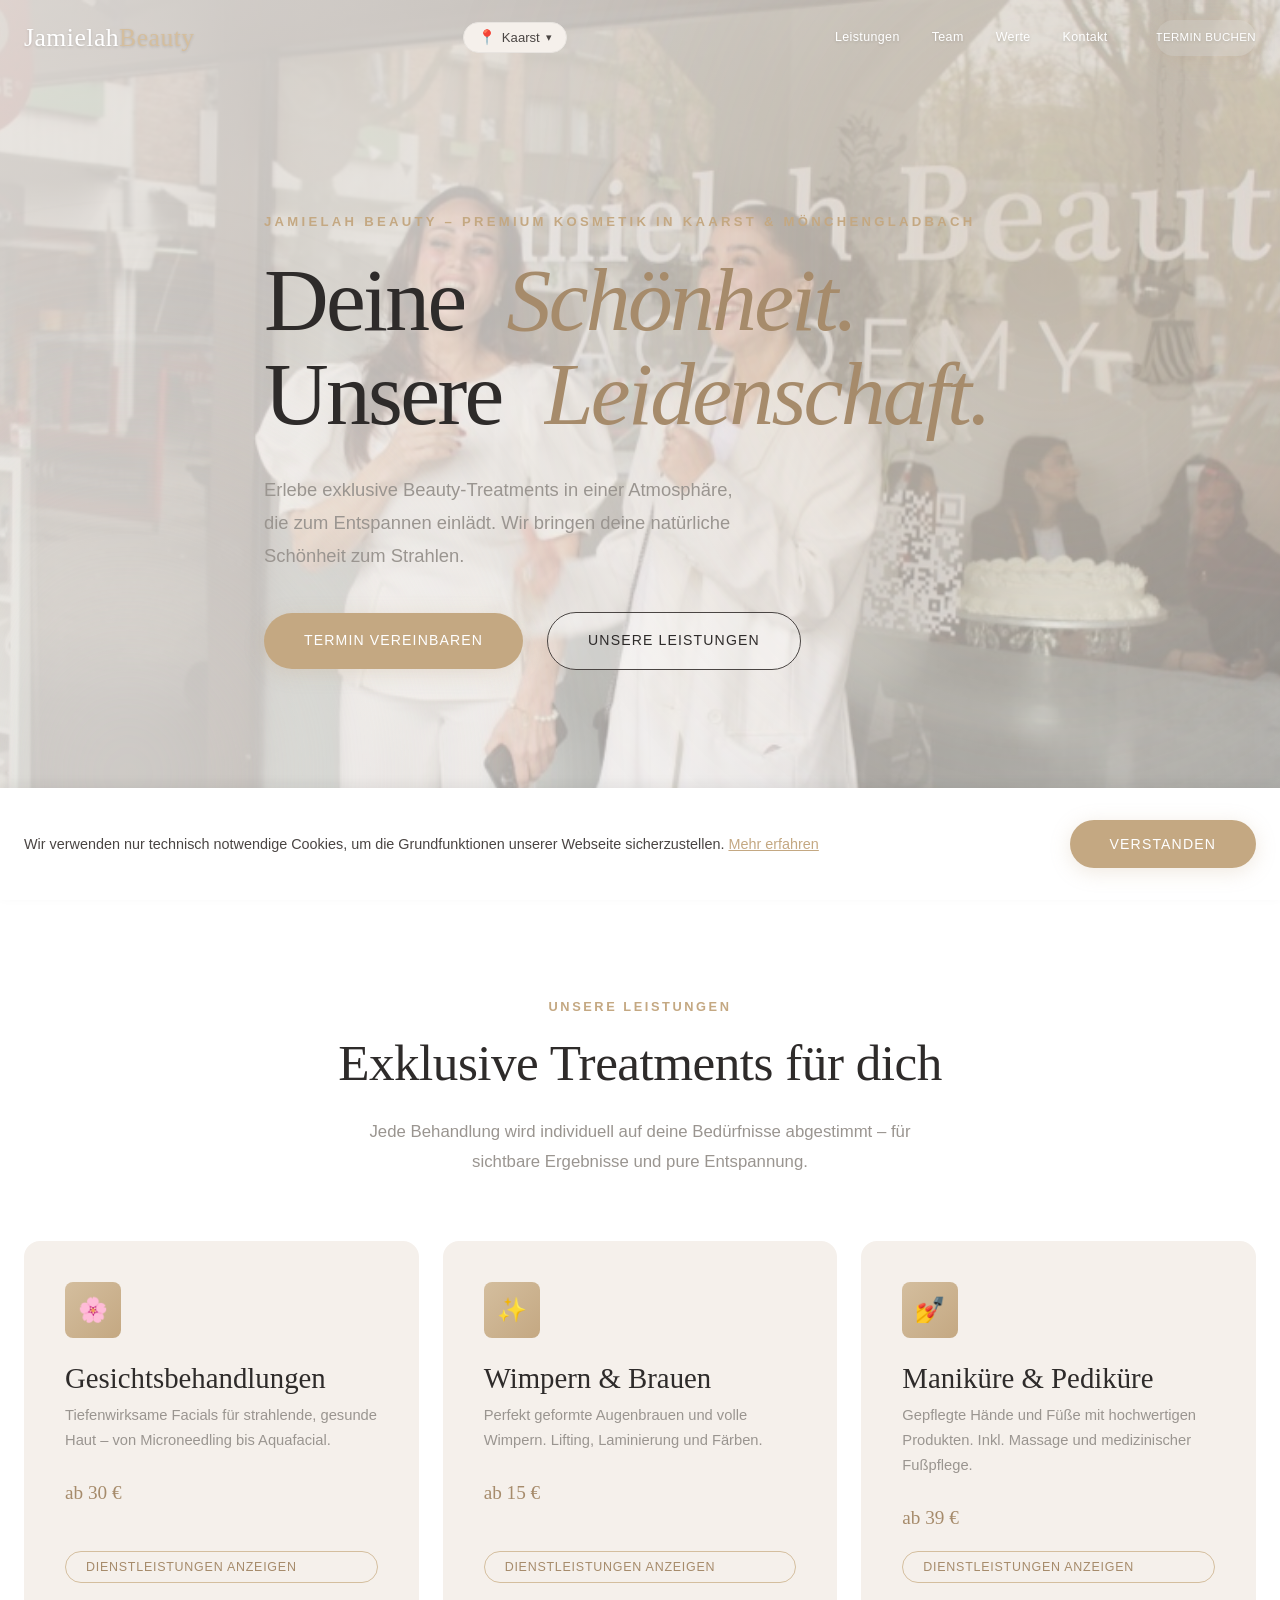
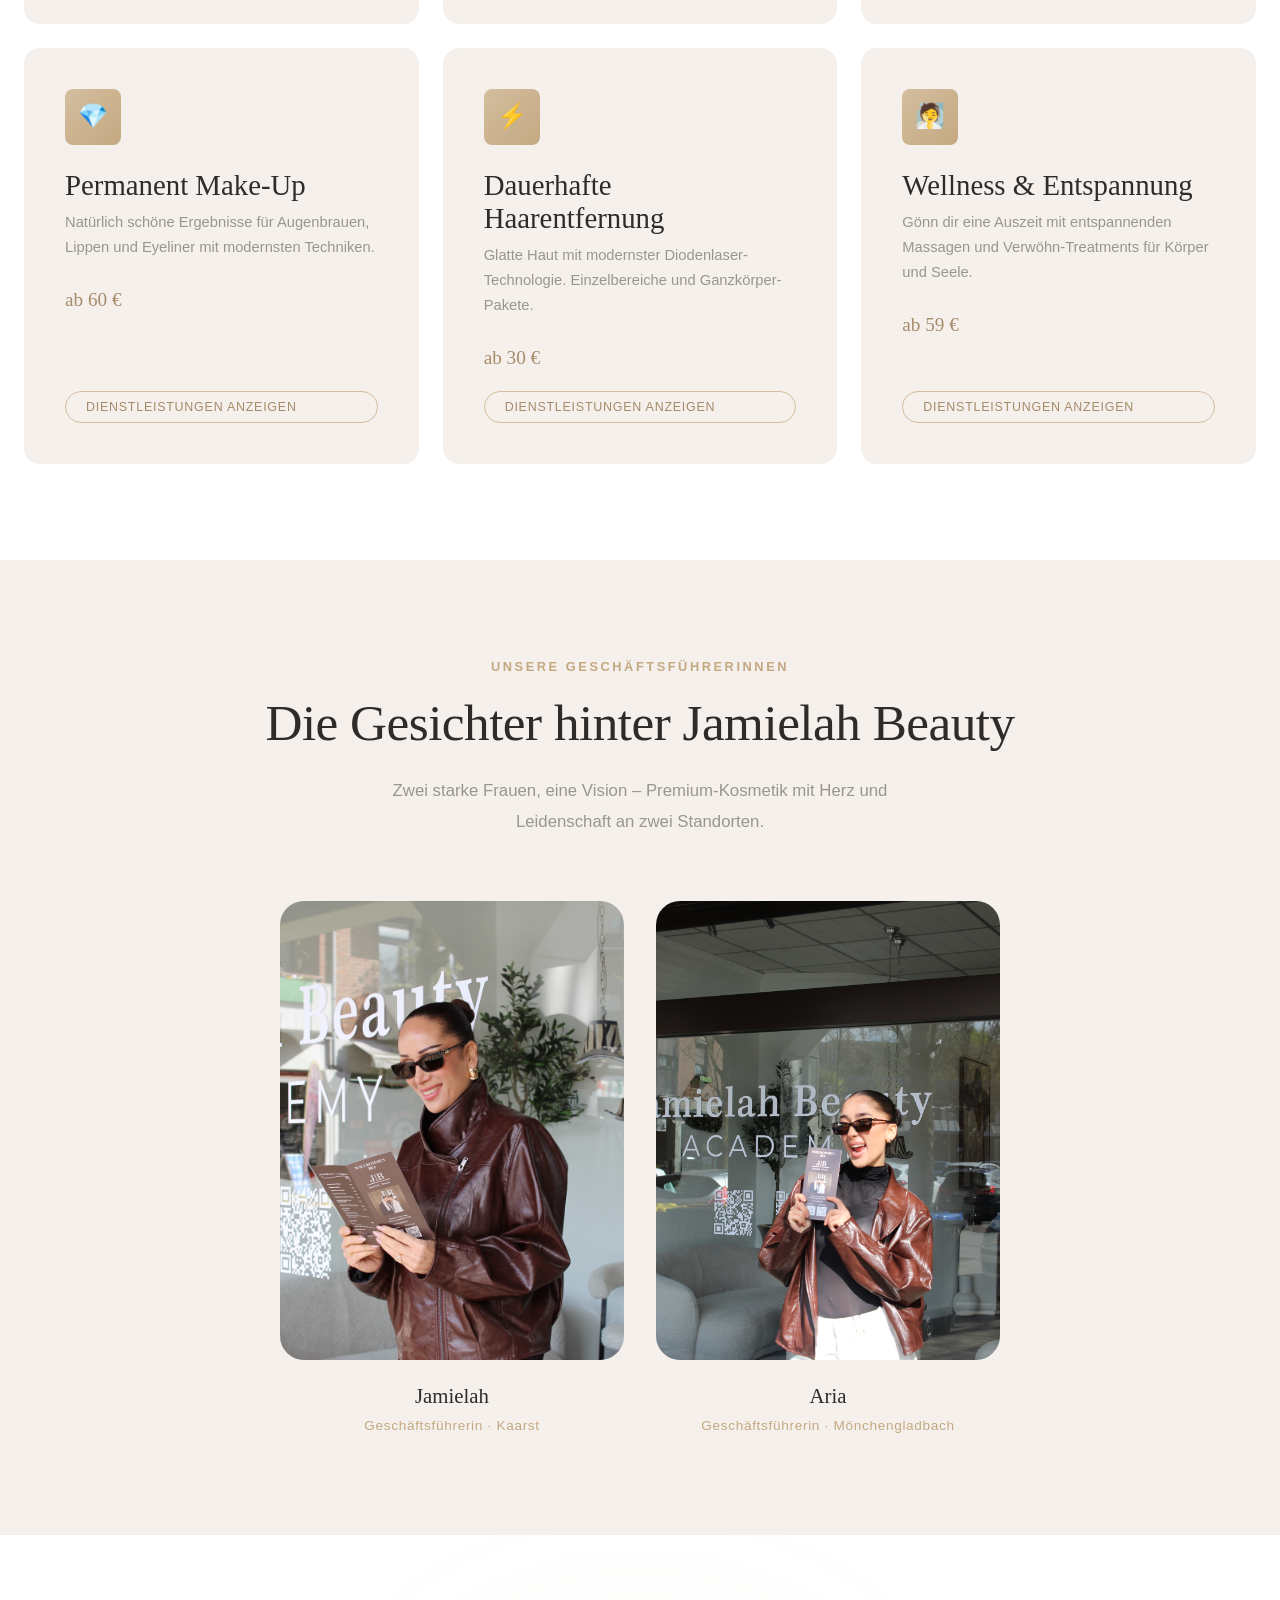
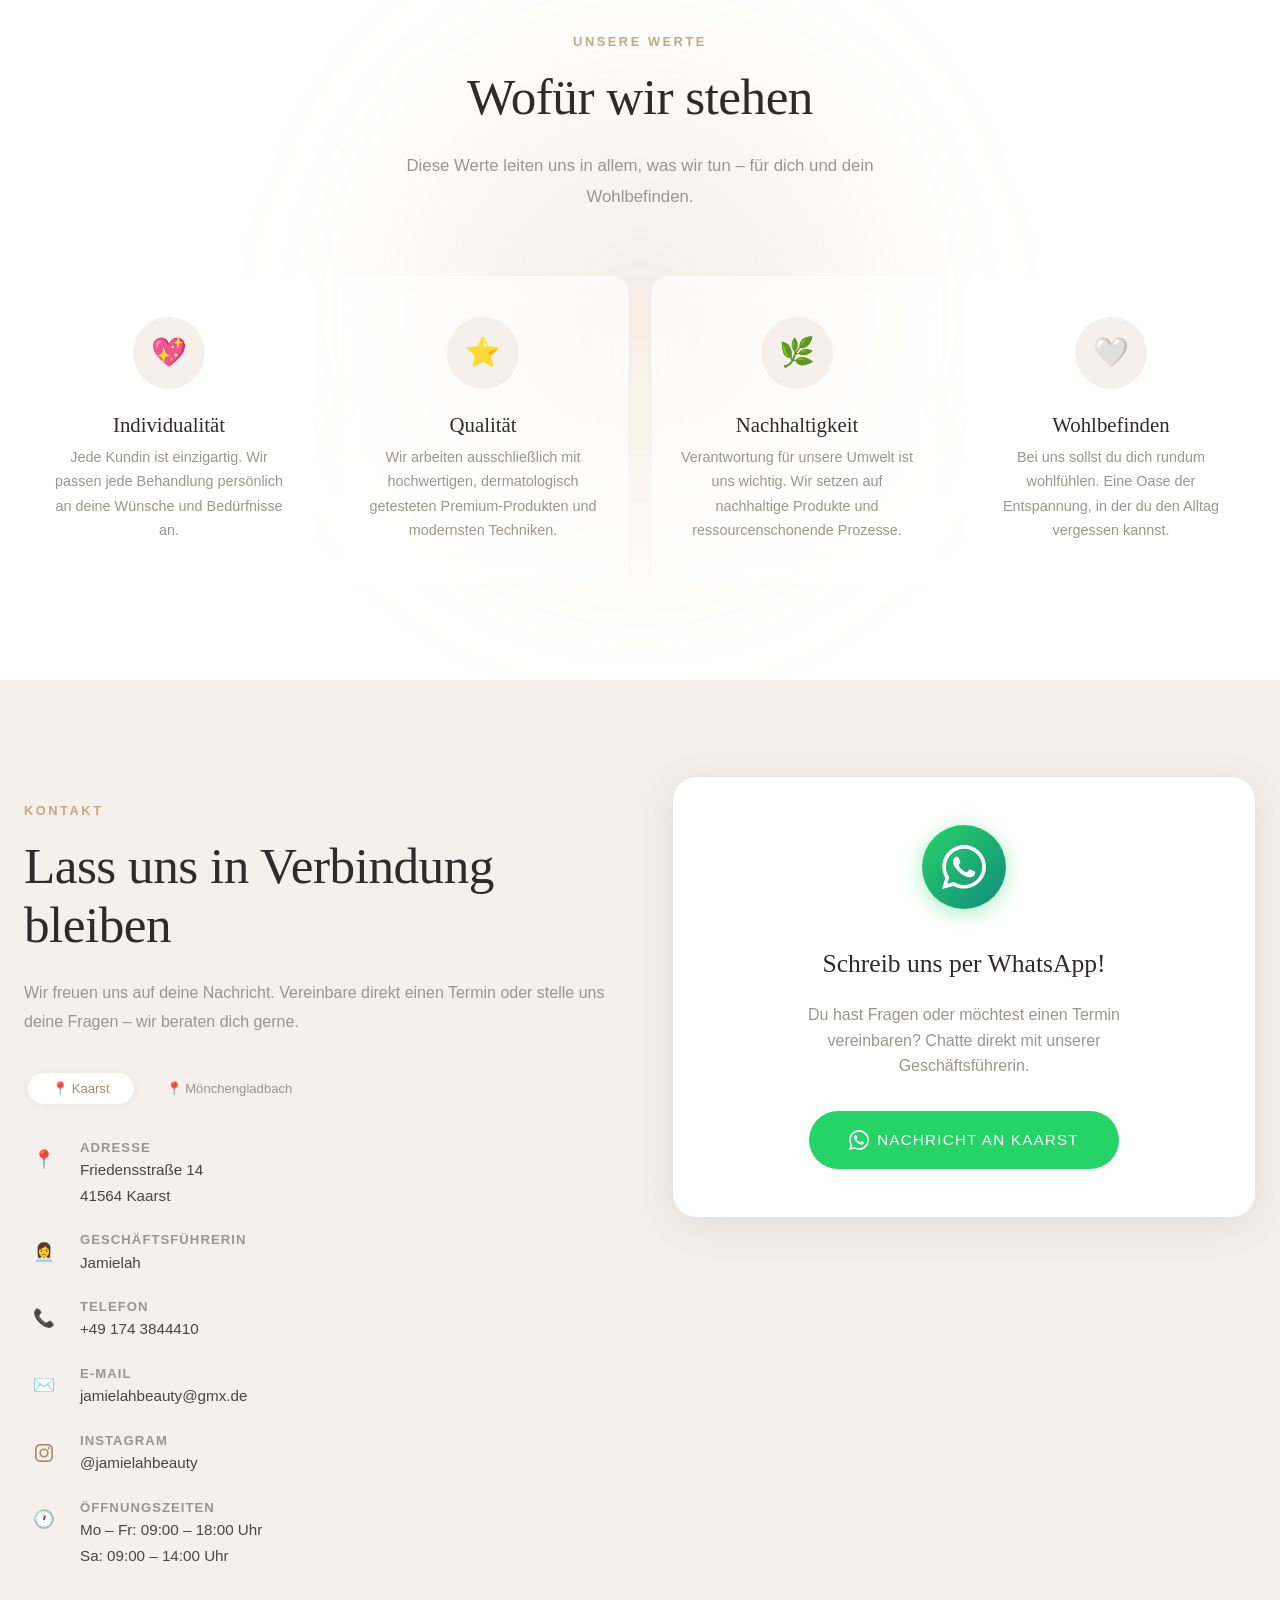
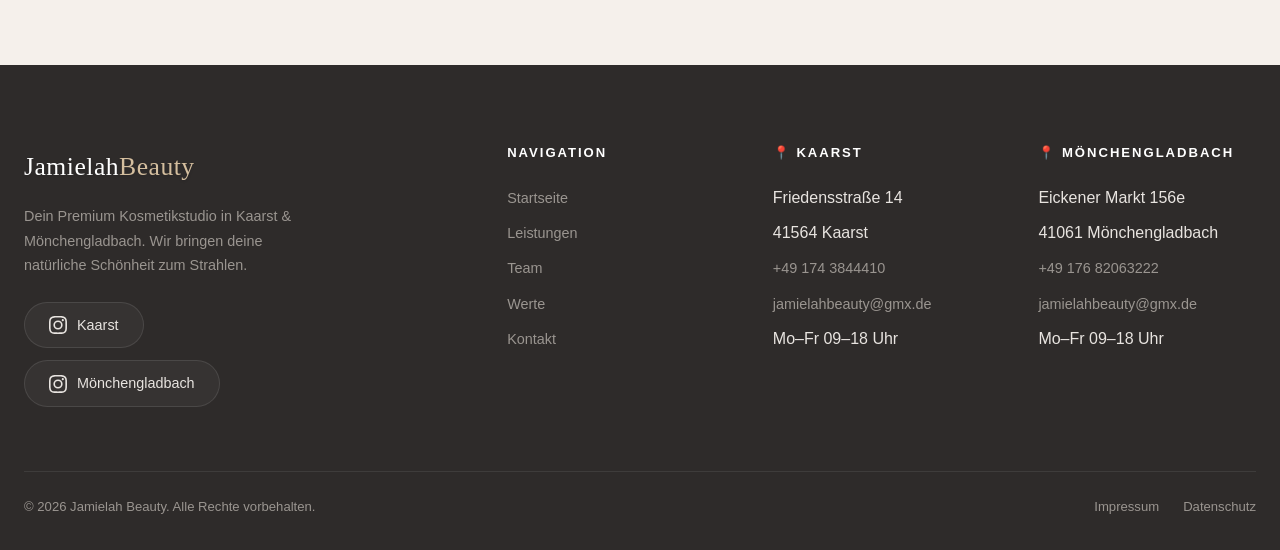
==== commit 27e19067: "Comprehensive SEO Optimizations (Meta, H1, JSON-LD, Sitemap, Robots.txt)" ====
--- a/index.html
+++ b/index.html
@@ -12,9 +12,44 @@
   <meta property="og:description" content="Dein Premium Kosmetikstudio in Kaarst & Mönchengladbach. Entdecke unsere exklusiven Treatments und lass dich verwöhnen.">
   <meta property="og:type" content="website">
   <meta property="og:url" content="https://www.jamielahbeauty.de">
-  <title>Jamielah Beauty – Premium Kosmetik in Kaarst & Mönchengladbach</title>
+  <link rel="canonical" href="https://www.jamielahbeauty.de/">
+  <title>Jamielah Beauty | Kosmetikstudio in Kaarst & Mönchengladbach</title>
   <link rel="stylesheet" href="styles.css">
   <link rel="icon" type="image/svg+xml" href="data:image/svg+xml,%3Csvg xmlns='http://www.w3.org/2000/svg' viewBox='0 0 100 100'%3E%3Ctext y='.9em' font-size='90'%3E✨%3C/text%3E%3C/svg%3E">
+  <script type="application/ld+json">
+  [
+    {
+      "@context": "https://schema.org",
+      "@type": "BeautySalon",
+      "name": "Jamielah Beauty Kaarst",
+      "url": "https://www.jamielahbeauty.de",
+      "telephone": "+491743844410",
+      "email": "jamielahbeauty@gmx.de",
+      "address": {
+        "@type": "PostalAddress",
+        "streetAddress": "Friedensstraße 14",
+        "addressLocality": "Kaarst",
+        "postalCode": "41564",
+        "addressCountry": "DE"
+      }
+    },
+    {
+      "@context": "https://schema.org",
+      "@type": "BeautySalon",
+      "name": "Jamielah Beauty Mönchengladbach",
+      "url": "https://www.jamielahbeauty.de",
+      "telephone": "+4917682063222",
+      "email": "jamielahbeauty@gmx.de",
+      "address": {
+        "@type": "PostalAddress",
+        "streetAddress": "Eickener Markt 156e",
+        "addressLocality": "Mönchengladbach",
+        "postalCode": "41061",
+        "addressCountry": "DE"
+      }
+    }
+  ]
+  </script>
 </head>
 <body>
 
@@ -65,19 +100,19 @@
       <div class="hero-bg" aria-hidden="true">
         <picture>
           <source media="(max-width: 768px)" srcset="images/hero-mobile.jpg">
-          <img src="images/IMG_1287 2.JPG" alt="" class="hero-bg-image" loading="eager">
+          <img src="images/IMG_1287 2.JPG" alt="Jamielah Beauty Kosmetikstudio Zentrale" class="hero-bg-image" loading="eager">
         </picture>
         <div class="hero-bg-overlay"></div>
       </div>
       <div class="container hero-content">
-        <span class="hero-label" id="hero-label">Premium Kosmetik in Kaarst & Mönchengladbach</span>
-        <h1 class="hero-heading" id="hero-heading">
+        <h1 class="hero-label" id="hero-label">Jamielah Beauty – Premium Kosmetik in Kaarst & Mönchengladbach</h1>
+        <h2 class="hero-heading" id="hero-heading">
           <span class="word"><span class="word-inner">Deine</span></span>
           <span class="word"><span class="word-inner"><em>Schönheit.</em></span></span>
           <br>
           <span class="word"><span class="word-inner">Unsere</span></span>
           <span class="word"><span class="word-inner"><em>Leidenschaft.</em></span></span>
-        </h1>
+        </h2>
         <p class="hero-subtext">
           Erlebe exklusive Beauty-Treatments in einer Atmosphäre, die zum Entspannen einlädt. Wir bringen deine natürliche Schönheit zum Strahlen.
         </p>
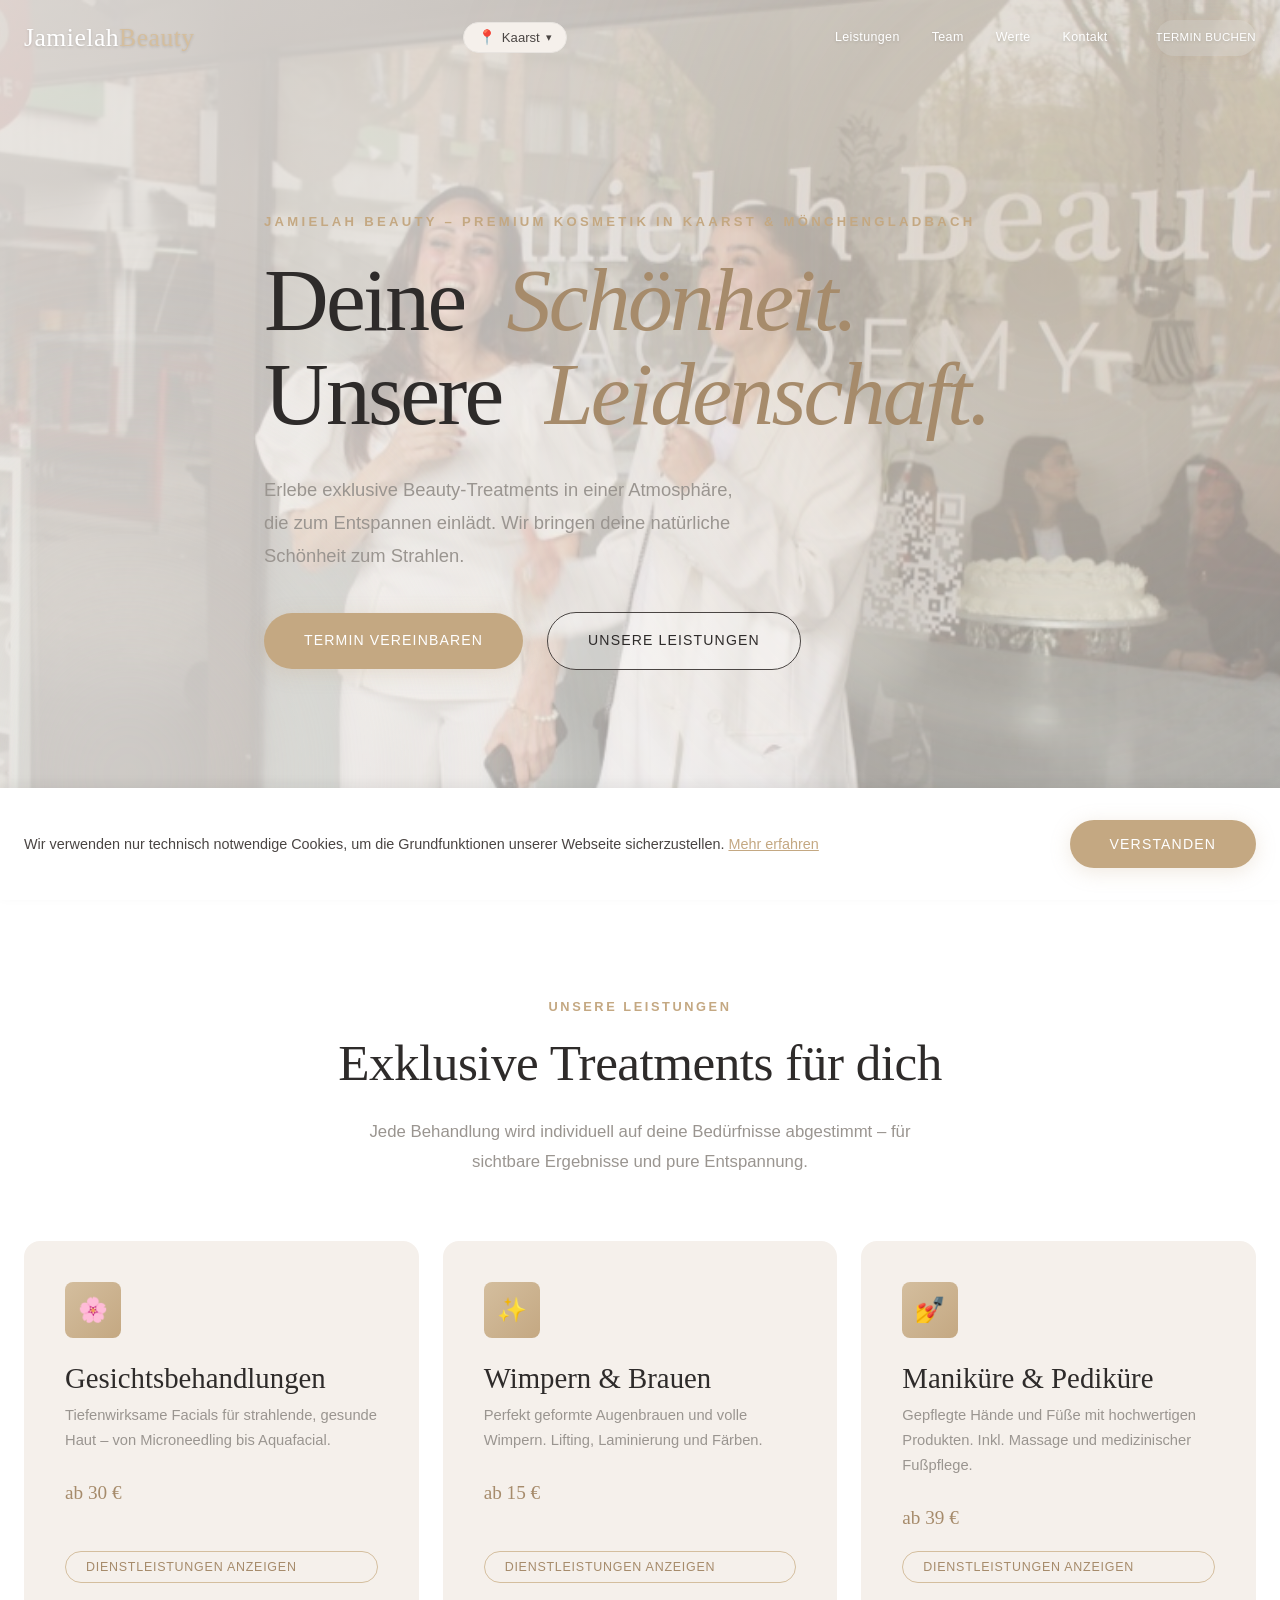
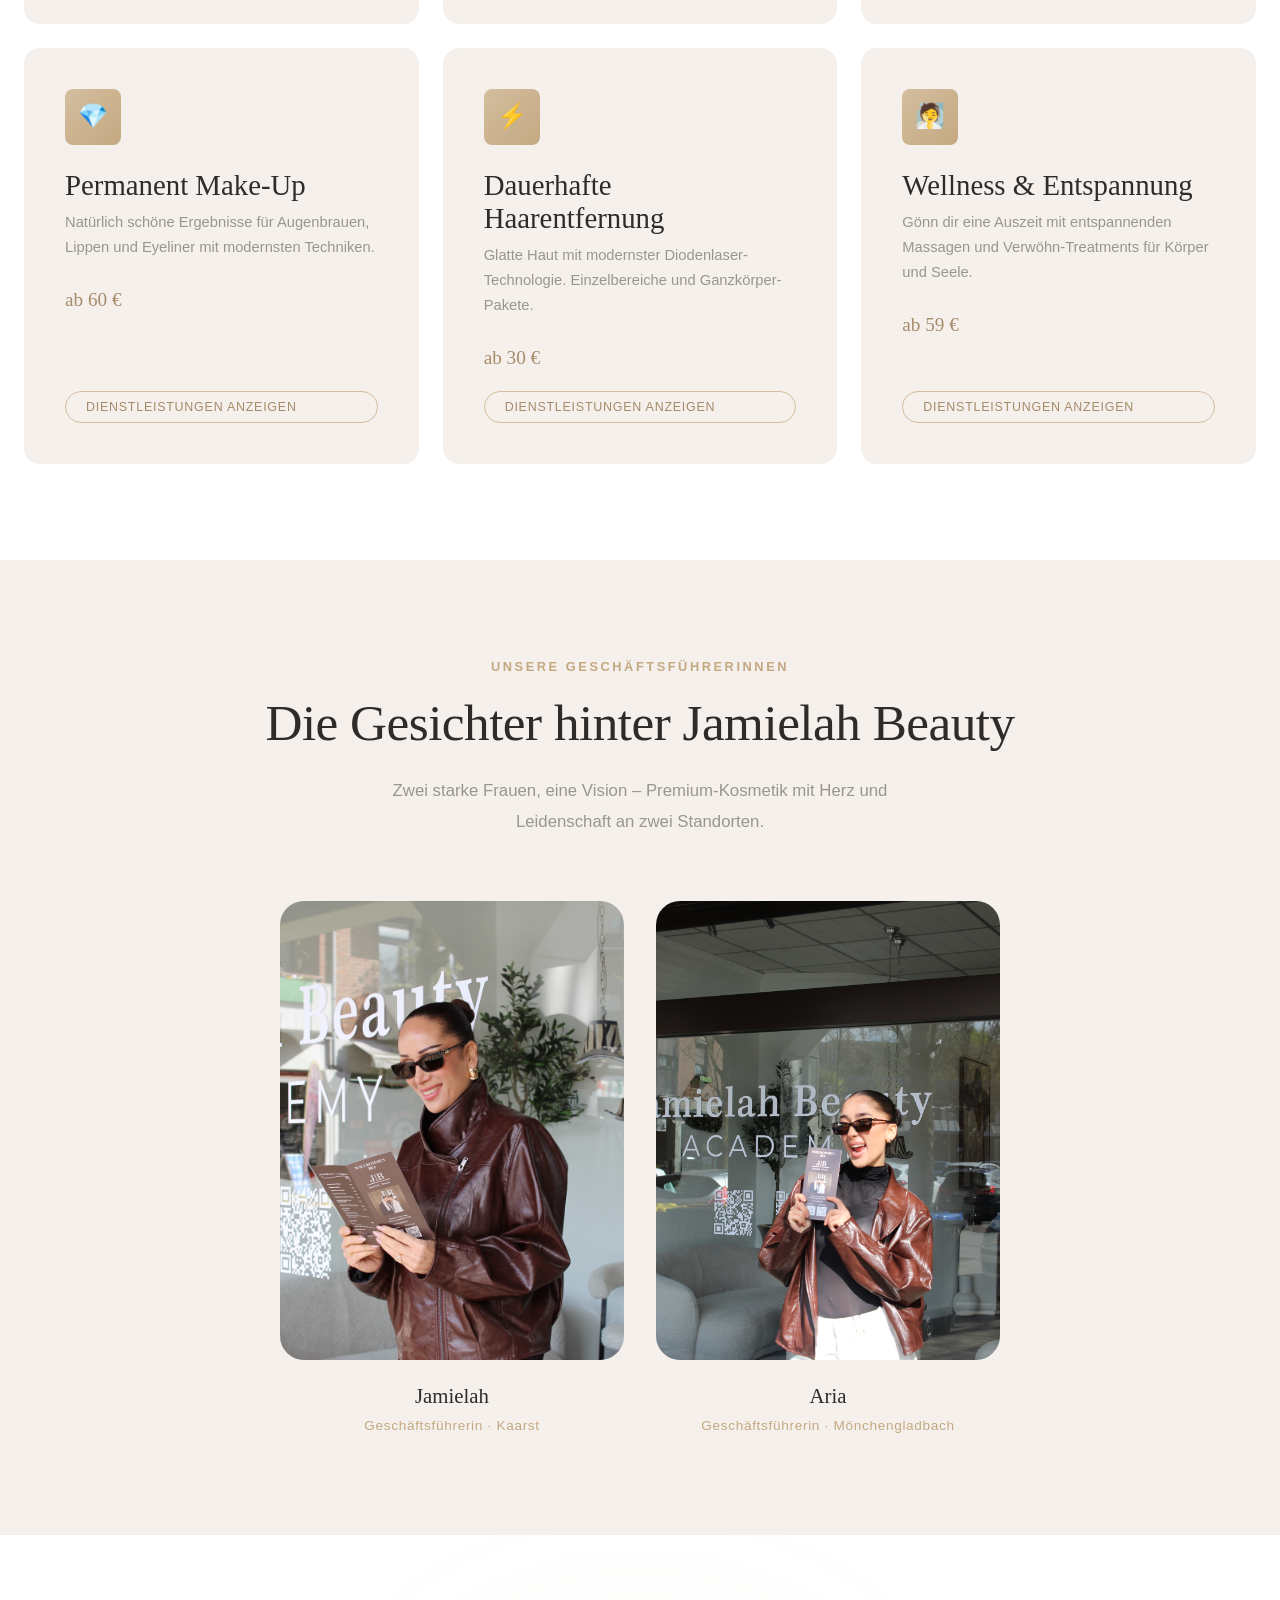
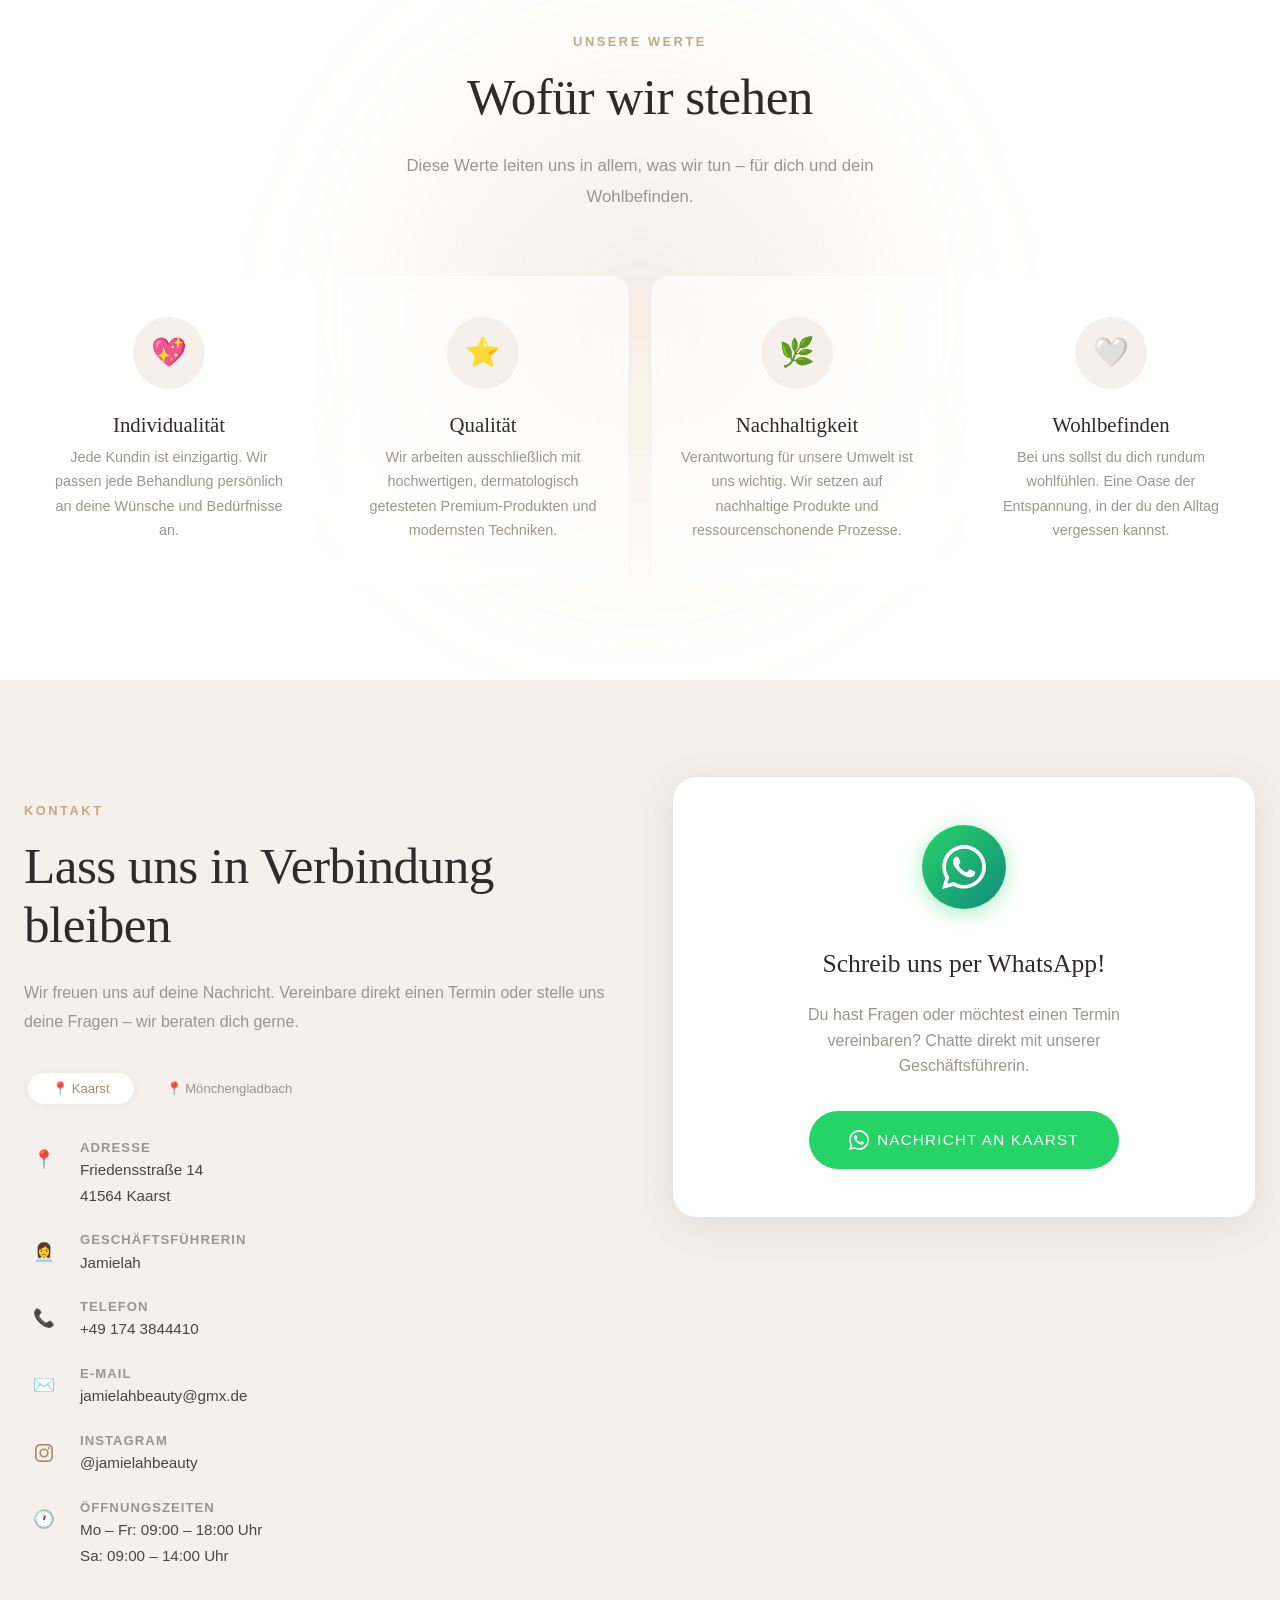
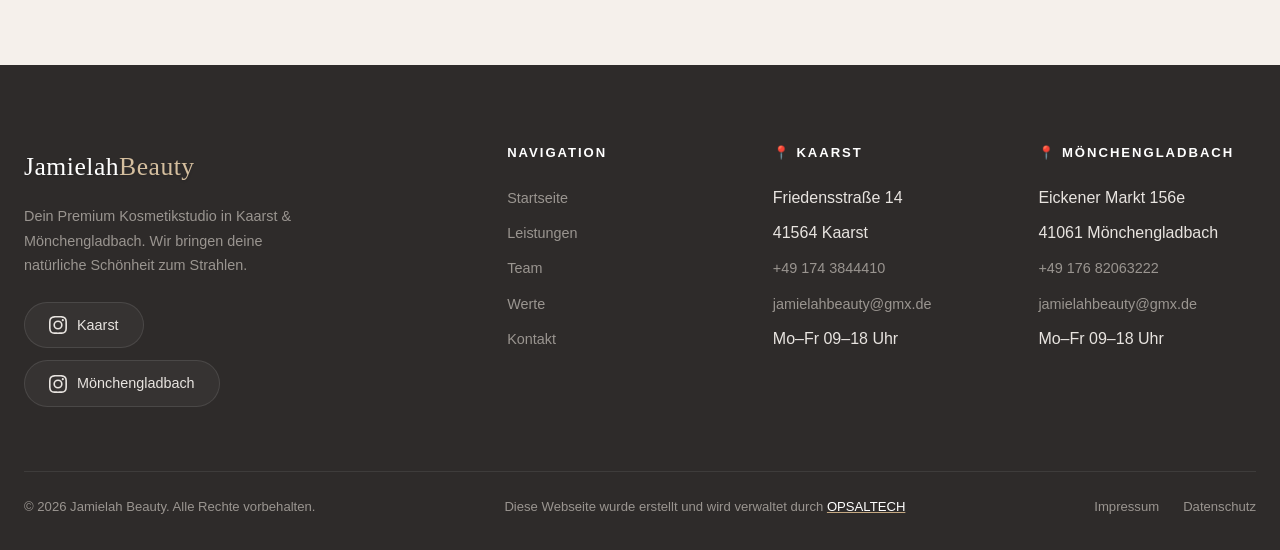
==== commit 65dddda0: "Add OPSALTECH creator credit to footer" ====
--- a/index.html
+++ b/index.html
@@ -626,6 +626,7 @@
       <!-- Footer Bottom -->
       <div class="footer-bottom">
         <p>&copy; 2026 Jamielah Beauty. Alle Rechte vorbehalten.</p>
+        <p class="footer-creator">Diese Webseite wurde erstellt und wird verwaltet durch <a href="https://www.opsaltech.de" target="_blank" rel="noopener noreferrer">OPSALTECH</a></p>
         <div class="footer-legal">
           <a href="impressum.html">Impressum</a>
           <a href="datenschutz.html">Datenschutz</a>
--- a/styles.css
+++ b/styles.css
@@ -1435,6 +1435,22 @@
   color: var(--color-grey);
 }
 
+.footer-creator {
+  text-align: center;
+}
+
+.footer-creator a {
+  color: var(--color-white);
+  font-weight: 500;
+  text-decoration: underline;
+  text-decoration-color: var(--color-accent);
+  transition: color var(--transition-fast);
+}
+
+.footer-creator a:hover {
+  color: var(--color-accent-light);
+}
+
 .footer-legal {
   display: flex;
   gap: var(--space-3);
